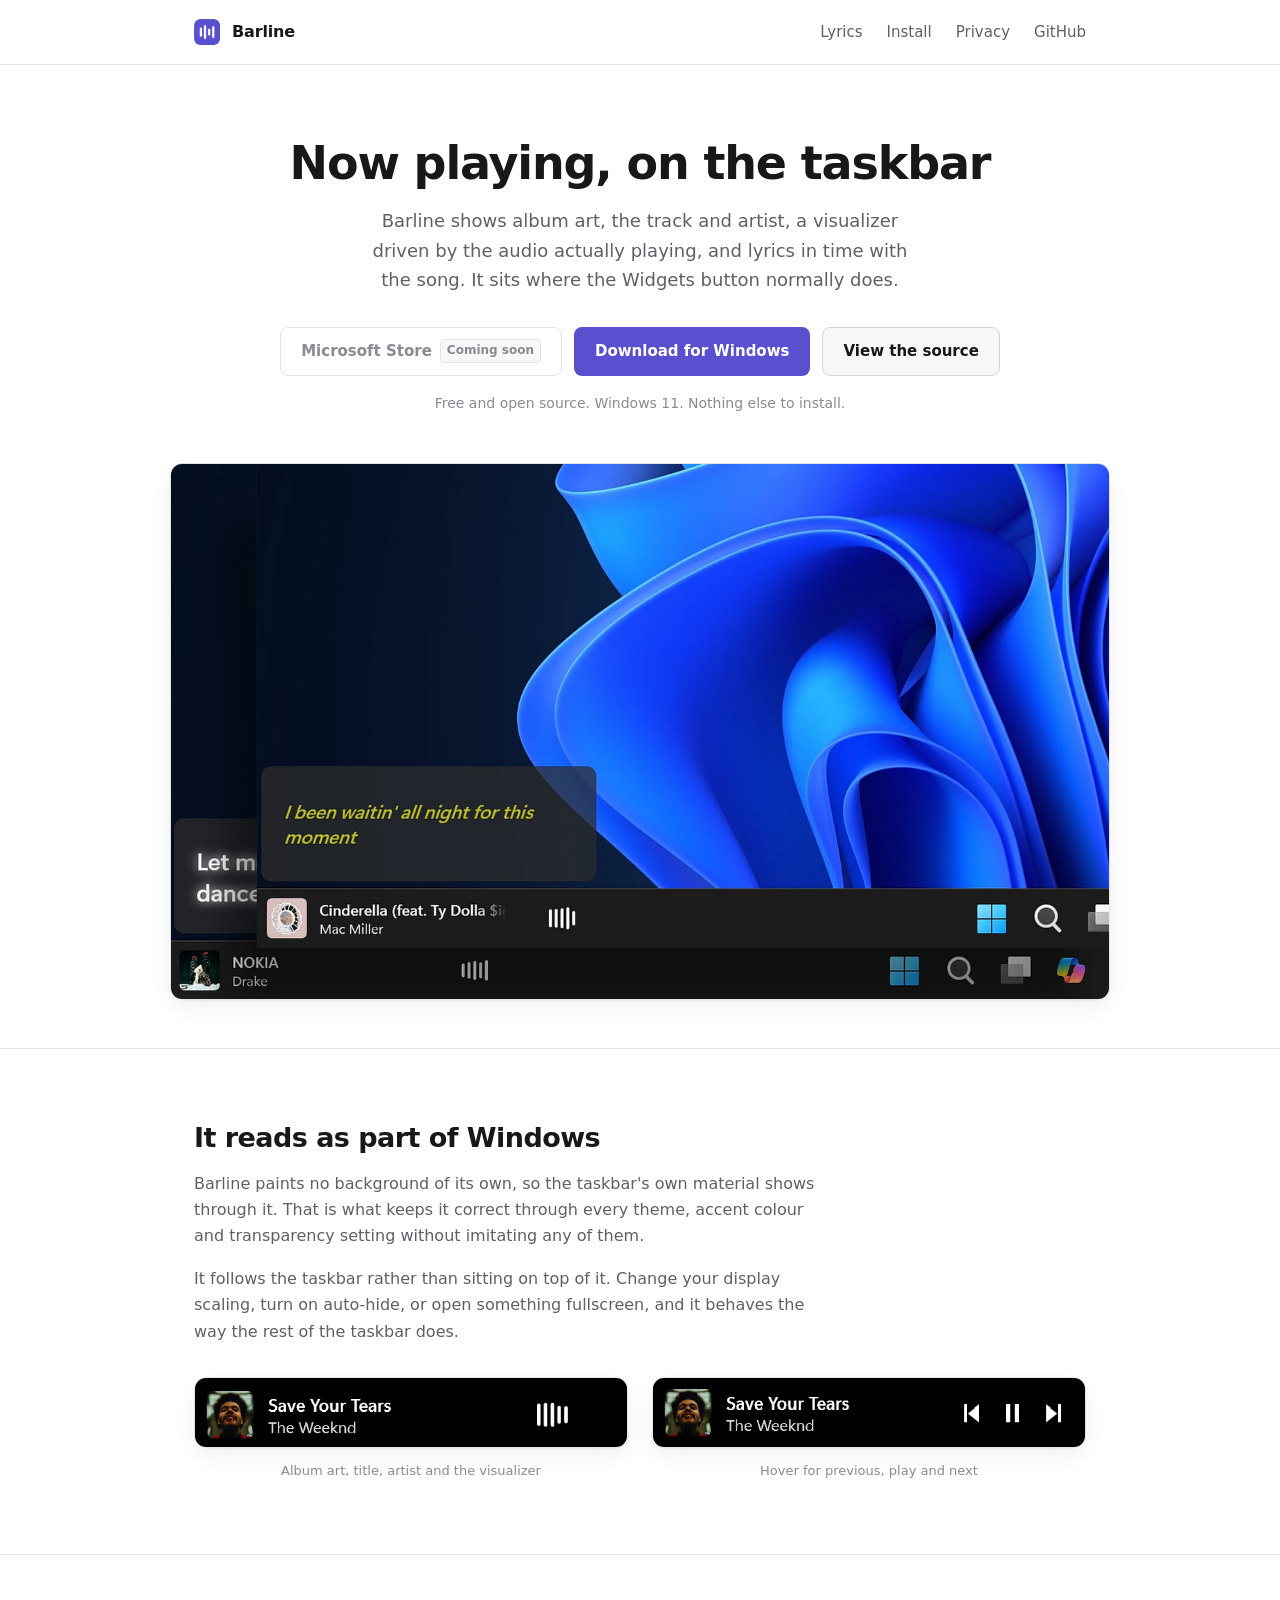
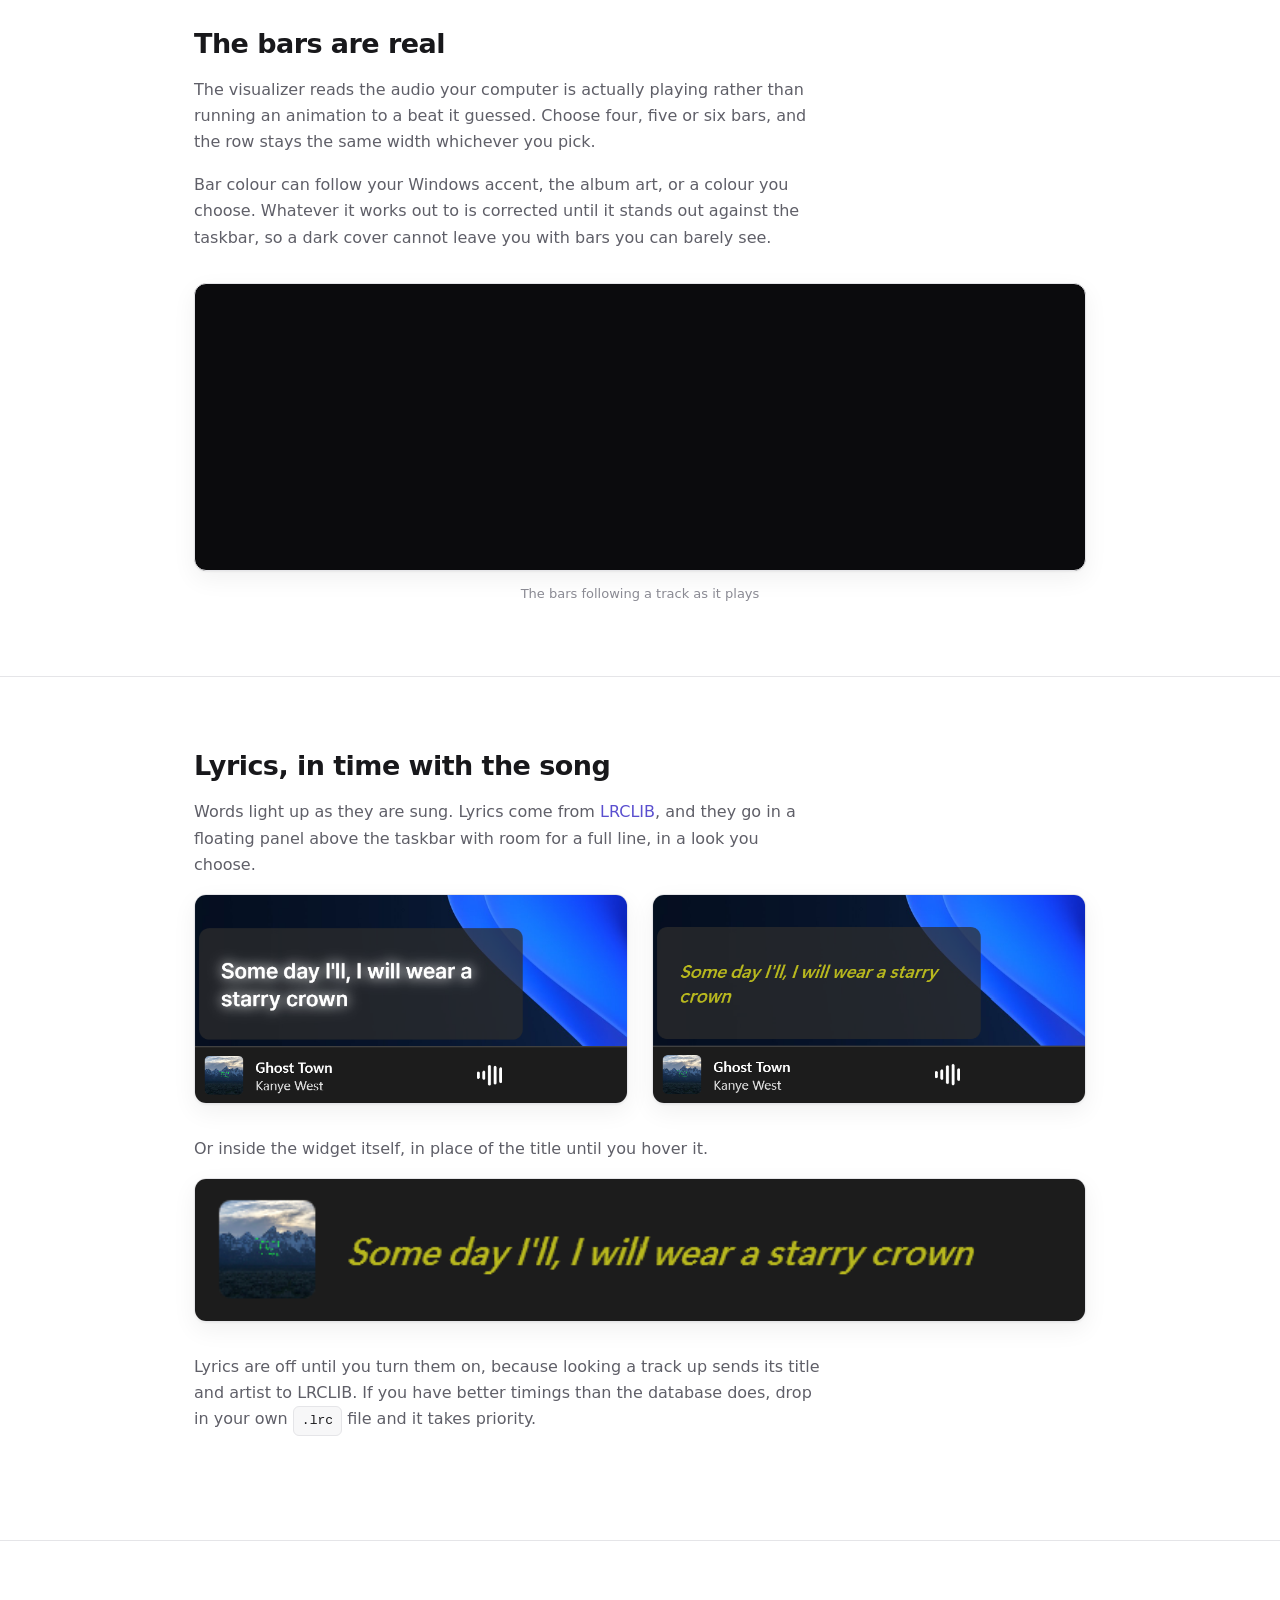
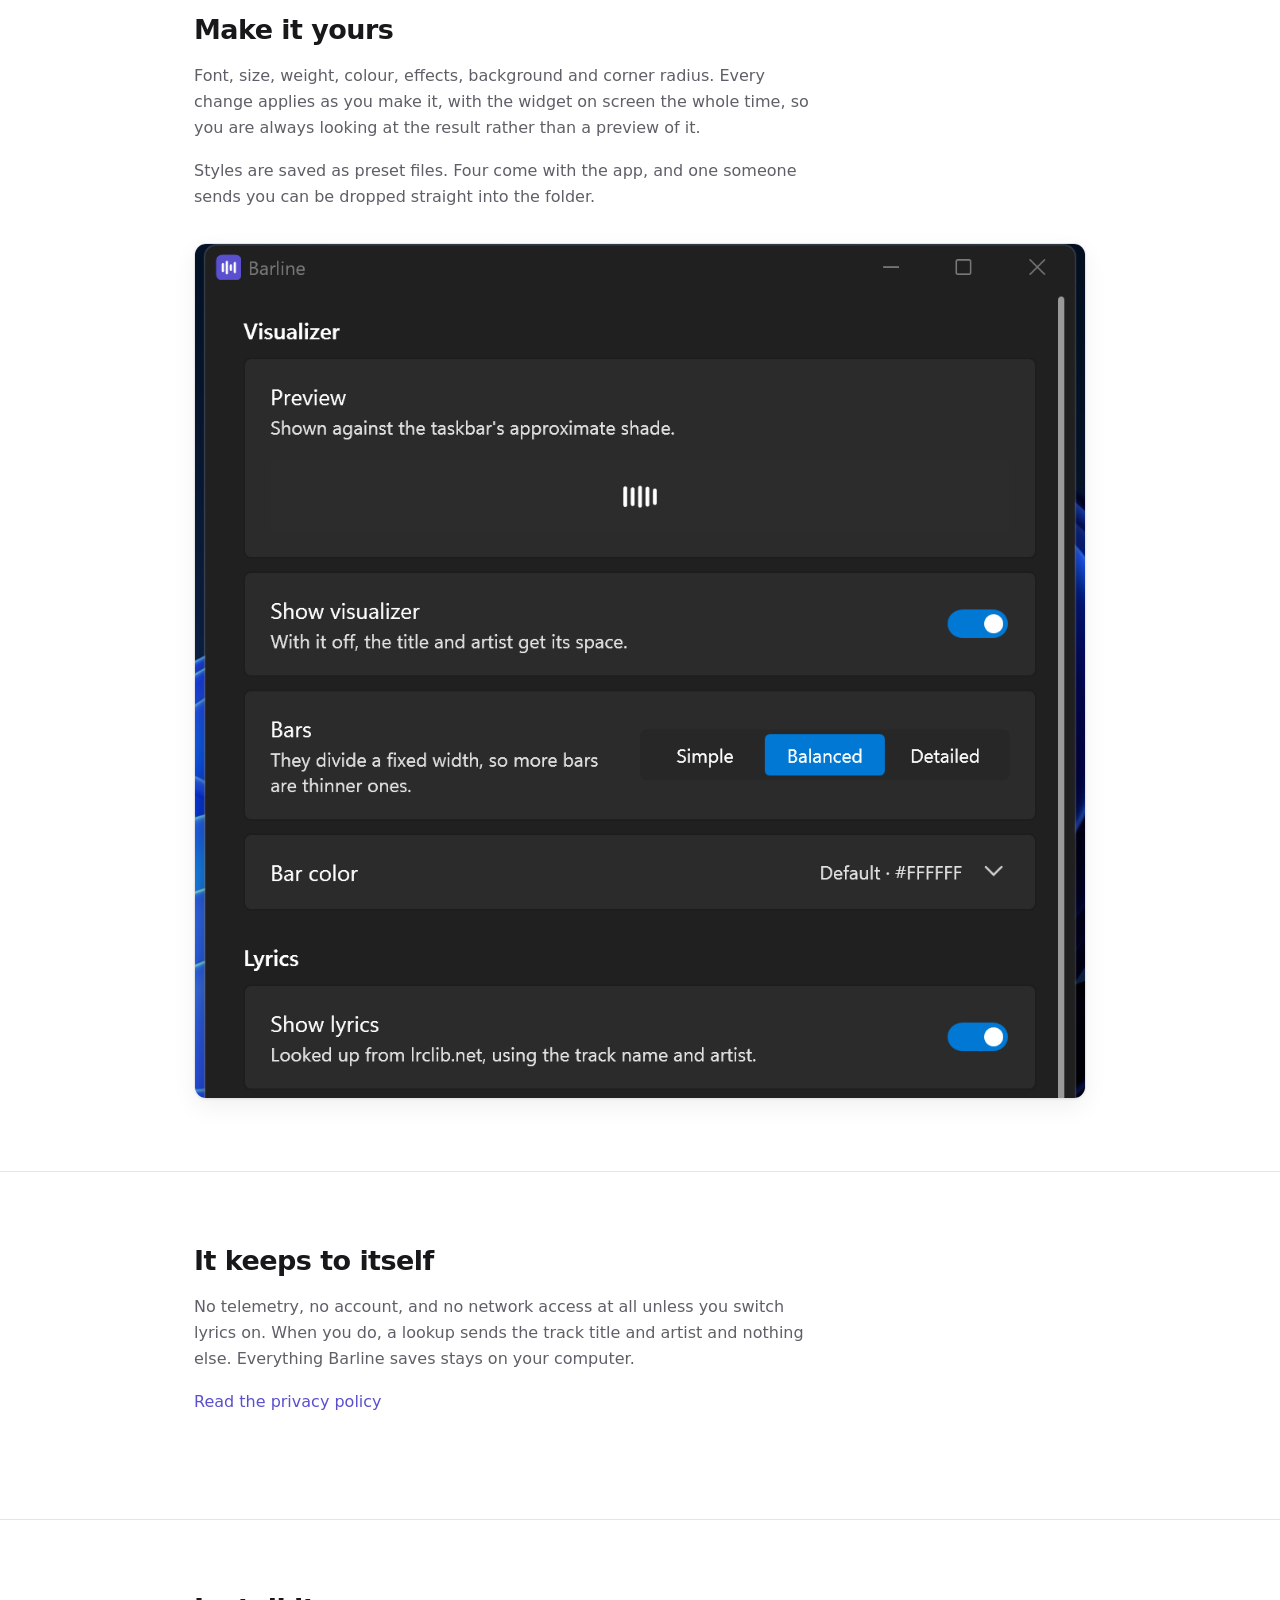
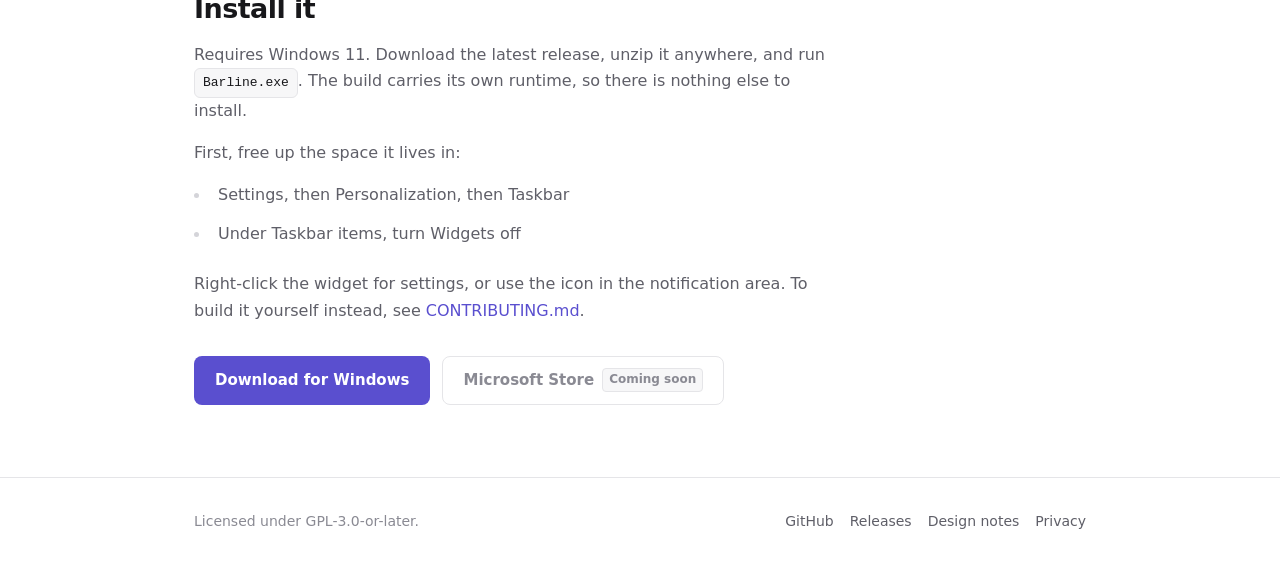
==== site/index.html @ b231e0dd "Add the project page Served from site/ rather than a repository of its own, since Pages can publish " ====
<!DOCTYPE html>
<html lang="en">

<head>
    <meta charset="utf-8">
    <meta name="viewport" content="width=device-width, initial-scale=1">
    <title>Barline · A now-playing widget for the Windows 11 taskbar</title>
    <meta name="description"
          content="Barline shows album art, the track, an audio visualizer and synced lyrics on the Windows 11 taskbar. Free and open source.">
    <link rel="icon" href="img/icon.png">
    <link rel="stylesheet" href="style.css">

    <!--
        Set before first paint, so nothing can appear and then be hidden again.
        Only when scripting is on and the reader has not asked for less motion:
        without both, the page stays exactly as it is written and everything is
        visible from the start.
    -->
    <script>
        if (!matchMedia("(prefers-reduced-motion: reduce)").matches) {
            document.documentElement.classList.add("reveal-on");
        }
    </script>

    <meta property="og:title" content="Barline">
    <meta property="og:description"
          content="A now-playing widget for the Windows 11 taskbar, with an audio visualizer and synced lyrics.">
    <meta property="og:image" content="img/main-screenshot.png">
    <meta property="og:type" content="website">
</head>

<body>

    <header>
        <div class="wrap bar">
            <a class="brand" href="./">
                <img src="img/icon.png" alt="">
                Barline
            </a>
            <nav>
                <a href="#lyrics">Lyrics</a>
                <a href="#install">Install</a>
                <a href="privacy.html">Privacy</a>
                <a href="https://github.com/madeitdisfar/Barline">GitHub</a>
            </nav>
        </div>
    </header>

    <main>

        <div class="wrap hero">
            <h1>Now playing, on the taskbar</h1>
            <p class="lede">
                Barline shows album art, the track and artist, a visualizer driven by the
                audio actually playing, and lyrics in time with the song. It sits where the
                Widgets button normally does.
            </p>

            <div class="actions">
                <span class="btn btn-soon">
                    Microsoft Store
                    <span class="tag">Coming soon</span>
                </span>
                <a class="btn btn-primary"
                   href="https://github.com/madeitdisfar/Barline/releases/latest">
                    Download for Windows
                </a>
                <a class="btn btn-secondary" href="https://github.com/madeitdisfar/Barline">
                    View the source
                </a>
            </div>

            <p class="note">Free and open source. Windows 11. Nothing else to install.</p>

            <figure class="shot-hero">
                <img class="shot" src="img/main-screenshot.png"
                     alt="Barline running at the left end of the Windows 11 taskbar">
            </figure>
        </div>

        <section id="taskbar">
            <div class="wrap">
                <h2>It reads as part of Windows</h2>
                <p>
                    Barline paints no background of its own, so the taskbar's own material
                    shows through it. That is what keeps it correct through every theme,
                    accent colour and transparency setting without imitating any of them.
                </p>
                <p>
                    It follows the taskbar rather than sitting on top of it. Change your
                    display scaling, turn on auto-hide, or open something fullscreen, and it
                    behaves the way the rest of the taskbar does.
                </p>

                <div class="pair">
                    <figure>
                        <img class="shot" src="img/screenshot.png" alt="Album art, title and artist on the taskbar">
                        <figcaption>Album art, title, artist and the visualizer</figcaption>
                    </figure>
                    <figure>
                        <img class="shot" src="img/screenshot-2.png" alt="Transport controls shown on hover">
                        <figcaption>Hover for previous, play and next</figcaption>
                    </figure>
                </div>
            </div>
        </section>

        <section id="visualizer">
            <div class="wrap">
                <h2>The bars are real</h2>
                <p>
                    The visualizer reads the audio your computer is actually playing rather
                    than running an animation to a beat it guessed. Choose four, five or six
                    bars, and the row stays the same width whichever you pick.
                </p>
                <p>
                    Bar colour can follow your Windows accent, the album art, or a colour you
                    choose. Whatever it works out to is corrected until it stands out against
                    the taskbar, so a dark cover cannot leave you with bars you can barely see.
                </p>

                <figure>
                    <video class="shot clip" src="img/visualizer.mp4"
                           autoplay muted loop playsinline preload="metadata"
                           disablepictureinpicture
                           aria-label="The visualizer bars moving with music as it plays"></video>
                    <figcaption>The bars following a track as it plays</figcaption>
                </figure>
            </div>
        </section>

        <section id="lyrics">
            <div class="wrap">
                <h2>Lyrics, in time with the song</h2>
                <p>
                    Words light up as they are sung. Lyrics come from
                    <a href="https://lrclib.net">LRCLIB</a>, and they go in a floating panel
                    above the taskbar with room for a full line, in a look you choose.
                </p>

                <div class="pair">
                    <figure>
                        <img class="shot" src="img/lyrics-panel.png" alt="The lyrics panel above the taskbar">
                    </figure>
                    <figure>
                        <img class="shot" src="img/lyrics-panel-2.png" alt="The lyrics panel with a different style">
                    </figure>
                </div>

                <p style="margin-top: var(--s6)">
                    Or inside the widget itself, in place of the title until you hover it.
                </p>

                <figure>
                    <img class="shot" src="img/lyrics-inline.png" alt="Lyrics shown inside the widget">
                </figure>

                <p style="margin-top: var(--s6)">
                    Lyrics are off until you turn them on, because looking a track up sends its
                    title and artist to LRCLIB. If you have better timings than the database
                    does, drop in your own <span class="path">.lrc</span> file and it takes
                    priority.
                </p>
            </div>
        </section>

        <section id="settings">
            <div class="wrap">
                <h2>Make it yours</h2>
                <p>
                    Font, size, weight, colour, effects, background and corner radius. Every
                    change applies as you make it, with the widget on screen the whole time,
                    so you are always looking at the result rather than a preview of it.
                </p>
                <p>
                    Styles are saved as preset files. Four come with the app, and one someone
                    sends you can be dropped straight into the folder.
                </p>

                <figure>
                    <img class="shot" src="img/settings.png" alt="The Barline settings window">
                </figure>
            </div>
        </section>

        <section id="privacy-note">
            <div class="wrap">
                <h2>It keeps to itself</h2>
                <p>
                    No telemetry, no account, and no network access at all unless you switch
                    lyrics on. When you do, a lookup sends the track title and artist and
                    nothing else. Everything Barline saves stays on your computer.
                </p>
                <p><a href="privacy.html">Read the privacy policy</a></p>
            </div>
        </section>

        <section id="install">
            <div class="wrap">
                <h2>Install it</h2>
                <p>
                    Requires Windows 11. Download the latest release, unzip it anywhere, and
                    run <span class="path">Barline.exe</span>. The build carries its own
                    runtime, so there is nothing else to install.
                </p>
                <p>First, free up the space it lives in:</p>
                <ul class="steps">
                    <li>Settings, then Personalization, then Taskbar</li>
                    <li>Under Taskbar items, turn Widgets off</li>
                </ul>
                <p style="margin-top: var(--s5)">
                    Right-click the widget for settings, or use the icon in the notification
                    area. To build it yourself instead, see
                    <a href="https://github.com/madeitdisfar/Barline/blob/main/CONTRIBUTING.md">CONTRIBUTING.md</a>.
                </p>

                <div class="actions" style="justify-content: flex-start">
                    <a class="btn btn-primary"
                       href="https://github.com/madeitdisfar/Barline/releases/latest">
                        Download for Windows
                    </a>
                    <span class="btn btn-soon">
                        Microsoft Store
                        <span class="tag">Coming soon</span>
                    </span>
                </div>
            </div>
        </section>

    </main>

    <footer>
        <div class="wrap foot">
            <span>Licensed under GPL-3.0-or-later.</span>
            <nav>
                <a href="https://github.com/madeitdisfar/Barline">GitHub</a>
                <a href="https://github.com/madeitdisfar/Barline/releases">Releases</a>
                <a href="https://github.com/madeitdisfar/Barline/blob/main/docs/design.md">Design notes</a>
                <a href="privacy.html">Privacy</a>
            </nav>
        </div>
    </footer>

    <script>
        (function () {
            var root = document.documentElement;
            var still = matchMedia("(prefers-reduced-motion: reduce)").matches;

            // A clip that loops on its own is the one thing on this page that
            // genuinely moves, so it stops for anyone who has asked for less of
            // that. The section says what it shows, so nothing is lost with it
            // held on a frame.
            if (still) {
                var clips = document.querySelectorAll("video.clip");
                for (var c = 0; c < clips.length; c++) {
                    clips[c].removeAttribute("autoplay");
                    clips[c].pause();
                }
            }

            if (!root.classList.contains("reveal-on") || !window.IntersectionObserver) return;

            // Chosen here rather than marked up in the HTML, so the page reads as
            // content rather than as a list of things waiting to be animated.
            var items = document.querySelectorAll(
                "section h2, section p, section .pair, section figure, section .steps, section .actions"
            );

            var seen = new IntersectionObserver(function (entries) {
                entries.forEach(function (entry) {
                    if (!entry.isIntersecting) return;
                    entry.target.classList.add("shown");
                    // Once only. Re-running it on the way back up turns a page into
                    // something that will not sit still.
                    seen.unobserve(entry.target);
                });
            }, { rootMargin: "0px 0px -8% 0px", threshold: 0.05 });

            for (var i = 0; i < items.length; i++) {
                var item = items[i];

                // Anything already on screen is shown outright, with no starting
                // state to animate away from. Following a link straight to a
                // section, or reloading part way down the page, would otherwise
                // land on content that is hidden until something happens to
                // scroll, which is a blank screen for anyone who does not.
                if (item.getBoundingClientRect().top < window.innerHeight) {
                    item.classList.add("reveal", "shown");
                    continue;
                }

                item.classList.add("reveal");
                seen.observe(item);
            }
        })();
    </script>

</body>

</html>
---- site/style.css ----
/*
   Barline site styles.

   One accent, taken from the app icon, and used only where something is
   genuinely interactive. Everything else is greyscale, which is what keeps a
   page of screenshots from competing with itself.

   Spacing runs on a 4px scale and type on six sizes. Both are deliberately
   short lists: the restraint is what makes a page look composed rather than
   assembled.
*/

:root {
    --bg: #ffffff;
    --surface: #f7f7f8;
    --border: #e5e5e8;
    --border-strong: #d4d4d9;
    --text: #18181b;
    --text-muted: #5f5f68;
    --text-faint: #8a8a93;
    --accent: #5a4fcf;
    --accent-hover: #4d43b8;
    --shadow: 0 1px 2px rgba(0, 0, 0, .05), 0 8px 24px rgba(0, 0, 0, .06);

    --s1: 4px;
    --s2: 8px;
    --s3: 12px;
    --s4: 16px;
    --s5: 24px;
    --s6: 32px;
    --s7: 48px;
    --s8: 72px;
    --s9: 112px;

    --radius: 8px;
    --radius-lg: 12px;

    /* The app's own motion, so a hover here feels like a hover there. */
    --ease: cubic-bezier(.33, 0, .67, 1);
}

@media (prefers-color-scheme: dark) {
    :root {
        --bg: #0f0f11;
        --surface: #17171a;
        --border: #26262b;
        --border-strong: #33333a;
        --text: #ececee;
        --text-muted: #a1a1aa;
        --text-faint: #71717a;
        --accent: #8579f0;
        --accent-hover: #9b91f5;
        --shadow: 0 1px 2px rgba(0, 0, 0, .3), 0 8px 32px rgba(0, 0, 0, .35);
    }
}

*,
*::before,
*::after {
    box-sizing: border-box;
}

html {
    scroll-behavior: smooth;
}

body {
    margin: 0;
    background: var(--bg);
    color: var(--text);
    font-family: "Segoe UI Variable Text", "Segoe UI", -apple-system,
        BlinkMacSystemFont, system-ui, sans-serif;
    font-size: 16px;
    line-height: 1.65;
    -webkit-font-smoothing: antialiased;
}

.wrap {
    width: 100%;
    max-width: 940px;
    margin: 0 auto;
    padding: 0 var(--s5);
}

/* ---------- header ---------- */

header {
    border-bottom: 1px solid var(--border);
}

.bar {
    display: flex;
    align-items: center;
    justify-content: space-between;
    gap: var(--s4);
    height: 64px;
}

.brand {
    display: flex;
    align-items: center;
    gap: var(--s3);
    font-weight: 600;
    letter-spacing: -.01em;
    color: var(--text);
    text-decoration: none;
}

.brand img {
    width: 26px;
    height: 26px;
    border-radius: 6px;
}

nav {
    display: flex;
    gap: var(--s5);
}

nav a {
    color: var(--text-muted);
    text-decoration: none;
    font-size: 15px;
    transition: color .15s var(--ease);
}

nav a:hover {
    color: var(--text);
}

/* ---------- hero ---------- */

.hero {
    padding: var(--s8) 0 var(--s7);
    text-align: center;
}

.hero h1 {
    margin: 0;
    font-size: 46px;
    line-height: 1.15;
    letter-spacing: -.025em;
    font-weight: 650;
}

.hero .lede {
    margin: var(--s4) auto 0;
    max-width: 30em;
    font-size: 18px;
    color: var(--text-muted);
}

.actions {
    display: flex;
    justify-content: center;
    flex-wrap: wrap;
    gap: var(--s3);
    margin-top: var(--s6);
}

.btn {
    display: inline-flex;
    align-items: center;
    gap: var(--s2);
    padding: 11px 20px;
    border-radius: var(--radius);
    border: 1px solid transparent;
    font-size: 15px;
    font-weight: 550;
    text-decoration: none;
    transition: background-color .15s var(--ease), border-color .15s var(--ease);
}

.btn-primary {
    background: var(--accent);
    color: #fff;
}

.btn-primary:hover {
    background: var(--accent-hover);
}

.btn-secondary {
    background: var(--surface);
    border-color: var(--border-strong);
    color: var(--text);
}

.btn-secondary:hover {
    border-color: var(--text-faint);
}

/* Not a link, because it does not go anywhere yet. Styled as unavailable
   rather than merely inert so the reason is visible without a tooltip. */
.btn-soon {
    background: transparent;
    border-color: var(--border);
    color: var(--text-faint);
    cursor: default;
}

.btn-soon .tag {
    font-size: 12px;
    padding: 1px 6px;
    border-radius: 4px;
    background: var(--surface);
    border: 1px solid var(--border);
}

.note {
    margin-top: var(--s4);
    font-size: 14px;
    color: var(--text-faint);
}

.shot-hero {
    margin-top: var(--s7);
}

/* ---------- figures ---------- */

figure {
    margin: 0;
}

/* Not img.shot: the visualizer clip is a <video>, and a selector that only names
   images leaves it at its intrinsic 1920px, pushing the whole page sideways. */
.shot {
    display: block;
    width: 100%;
    height: auto;
    border-radius: var(--radius-lg);
    border: 1px solid var(--border);
    box-shadow: var(--shadow);
}

figcaption {
    margin-top: var(--s3);
    font-size: 13px;
    color: var(--text-faint);
    text-align: center;
}

/* Aspect ratio is declared so the row does not collapse and then jump open when
   the video's dimensions arrive. The dark fill covers the same gap. */
/* The recording is a 16:9 frame with the widget as a strip across the middle of
   it, so shown whole it is mostly empty black and sits oddly beside the tight
   screenshots above. Cropped to the band the widget is actually in. The source
   is centred, so cover takes the same amount off the top and the bottom. */
video.clip {
    aspect-ratio: 1920 / 620;
    object-fit: cover;
    background: #0b0b0d;
}

.pair {
    display: grid;
    grid-template-columns: 1fr 1fr;
    gap: var(--s5);
}

/* ---------- sections ---------- */

section {
    padding: var(--s8) 0;
    border-top: 1px solid var(--border);
}

section h2 {
    margin: 0 0 var(--s4);
    font-size: 27px;
    line-height: 1.25;
    letter-spacing: -.02em;
    font-weight: 620;
}

section p {
    margin: 0 0 var(--s4);
    max-width: 62ch;
    color: var(--text-muted);
}

section p:last-of-type {
    margin-bottom: var(--s6);
}

section a {
    color: var(--accent);
    text-decoration: none;
    border-bottom: 1px solid transparent;
    transition: border-color .15s var(--ease);
}

section a:hover {
    border-bottom-color: var(--accent);
}

.steps {
    margin: 0;
    padding: 0;
    list-style: none;
    max-width: 62ch;
}

.steps li {
    position: relative;
    padding-left: var(--s5);
    margin-bottom: var(--s3);
    color: var(--text-muted);
}

.steps li::before {
    content: "";
    position: absolute;
    left: 0;
    top: .68em;
    width: 5px;
    height: 5px;
    border-radius: 50%;
    background: var(--border-strong);
}

.path {
    display: inline-block;
    padding: 3px 8px;
    border-radius: 6px;
    background: var(--surface);
    border: 1px solid var(--border);
    font-family: "Cascadia Mono", Consolas, ui-monospace, monospace;
    font-size: 13px;
    color: var(--text);
}

/* ---------- footer ---------- */

footer {
    border-top: 1px solid var(--border);
    padding: var(--s6) 0 var(--s7);
    color: var(--text-faint);
    font-size: 14px;
}

.foot {
    display: flex;
    flex-wrap: wrap;
    gap: var(--s5);
    justify-content: space-between;
    align-items: baseline;
}

.foot nav {
    gap: var(--s4);
}

.foot a {
    color: var(--text-muted);
    text-decoration: none;
    font-size: 14px;
}

.foot a:hover {
    color: var(--text);
}

/* ---------- prose pages ---------- */

.prose {
    padding: var(--s7) 0 var(--s8);
}

.prose h1 {
    font-size: 34px;
    letter-spacing: -.02em;
    margin: 0 0 var(--s2);
}

.prose .updated {
    color: var(--text-faint);
    font-size: 14px;
    margin: 0 0 var(--s6);
}

.prose h2 {
    font-size: 20px;
    margin: var(--s7) 0 var(--s3);
    letter-spacing: -.01em;
}

.prose p,
.prose li {
    color: var(--text-muted);
    max-width: 68ch;
}

.prose ul {
    padding-left: var(--s5);
}

.prose li {
    margin-bottom: var(--s2);
}

.prose strong {
    color: var(--text);
    font-weight: 600;
}

.prose a {
    color: var(--accent);
    text-decoration: none;
}

.prose a:hover {
    text-decoration: underline;
}

/* ---------- reveal on scroll ---------- */

/*
   Scoped to .reveal-on, which only exists when scripting is available and the
   reader has not asked for reduced motion. Without it none of this applies and
   the page is simply visible, which is the behaviour anything decorative should
   fall back to.

   A short rise and a fade, once, on the way down. Enough to give the page a
   sense of assembling itself, not enough to make anyone wait for it.
*/
.reveal-on .reveal {
    opacity: 0;
    transform: translateY(10px);
}

.reveal-on .reveal.shown {
    opacity: 1;
    transform: none;
    transition: opacity .45s var(--ease), transform .45s var(--ease);
}

/* ---------- narrow ---------- */

@media (max-width: 700px) {
    .hero {
        padding: var(--s7) 0 var(--s6);
    }

    .hero h1 {
        font-size: 34px;
    }

    .hero .lede {
        font-size: 16px;
    }

    section {
        padding: var(--s7) 0;
    }

    section h2 {
        font-size: 23px;
    }

    .pair {
        grid-template-columns: 1fr;
    }

    nav {
        gap: var(--s4);
    }
}
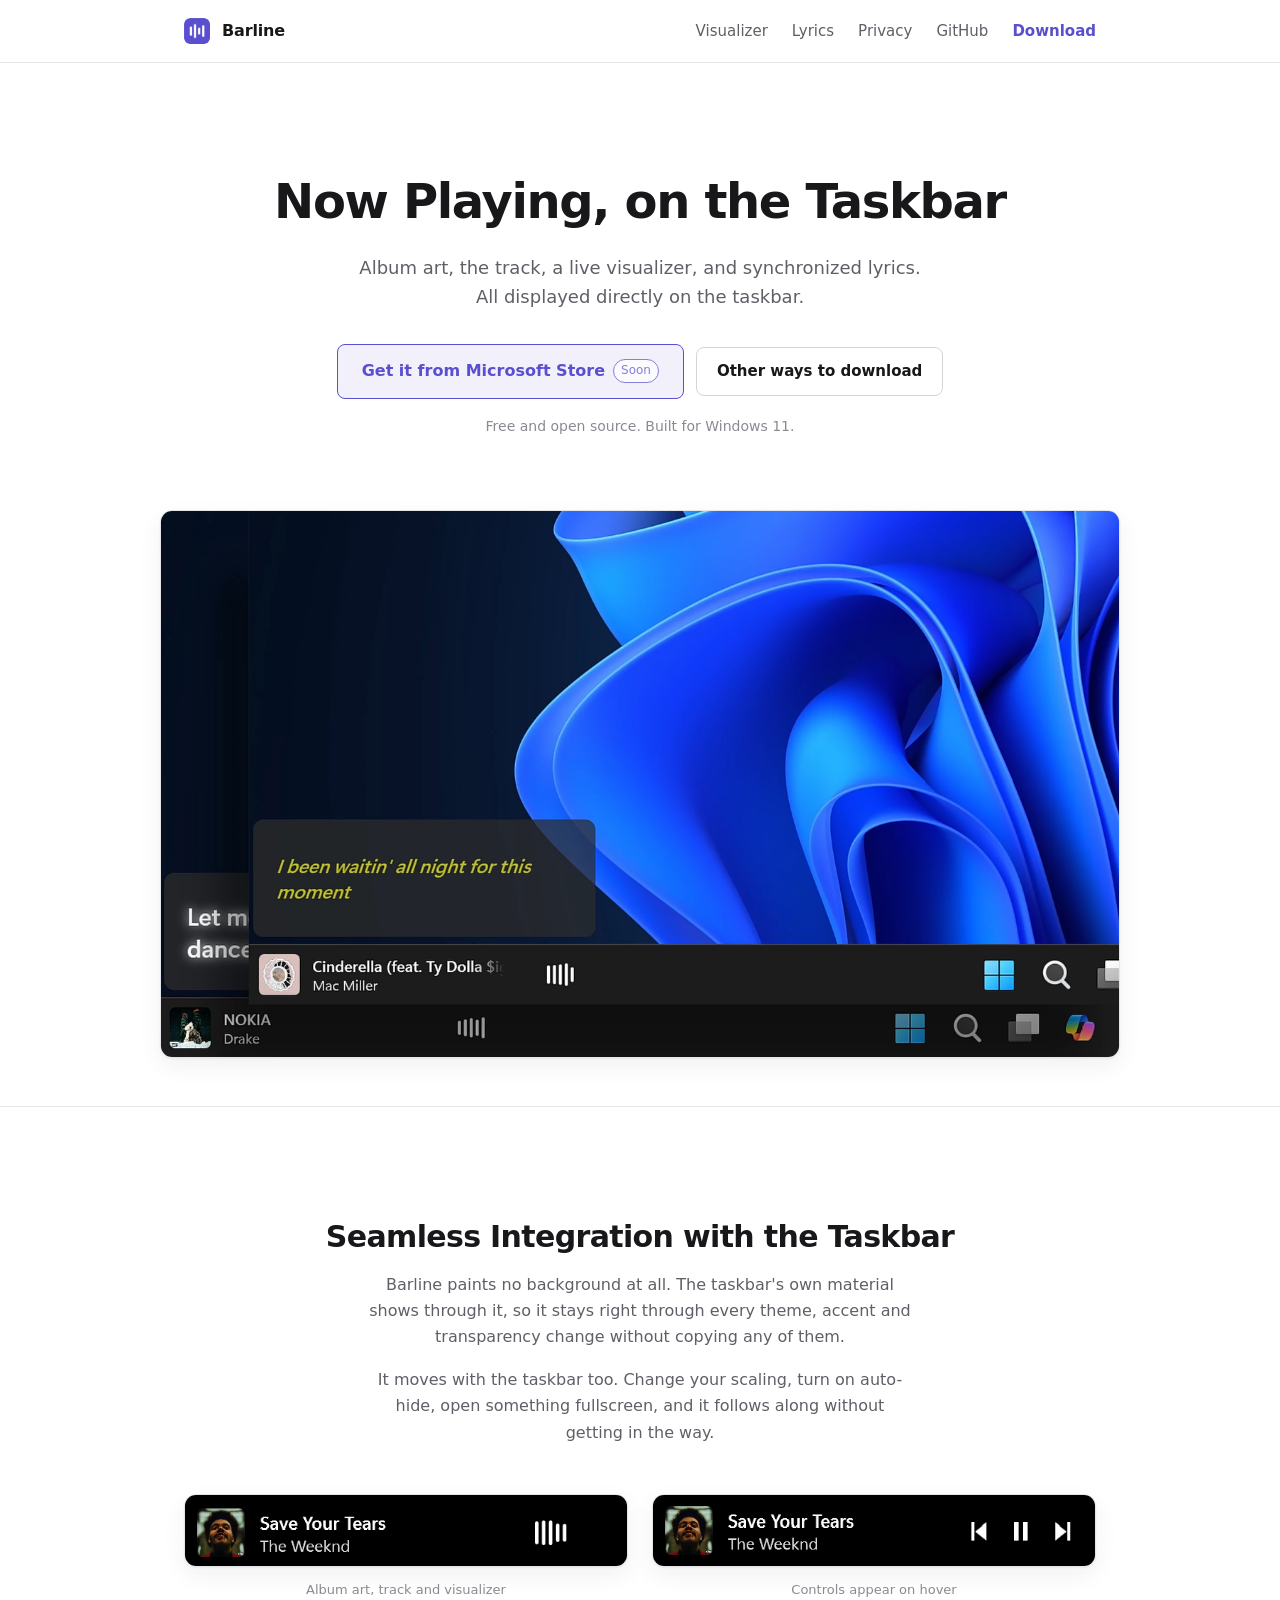
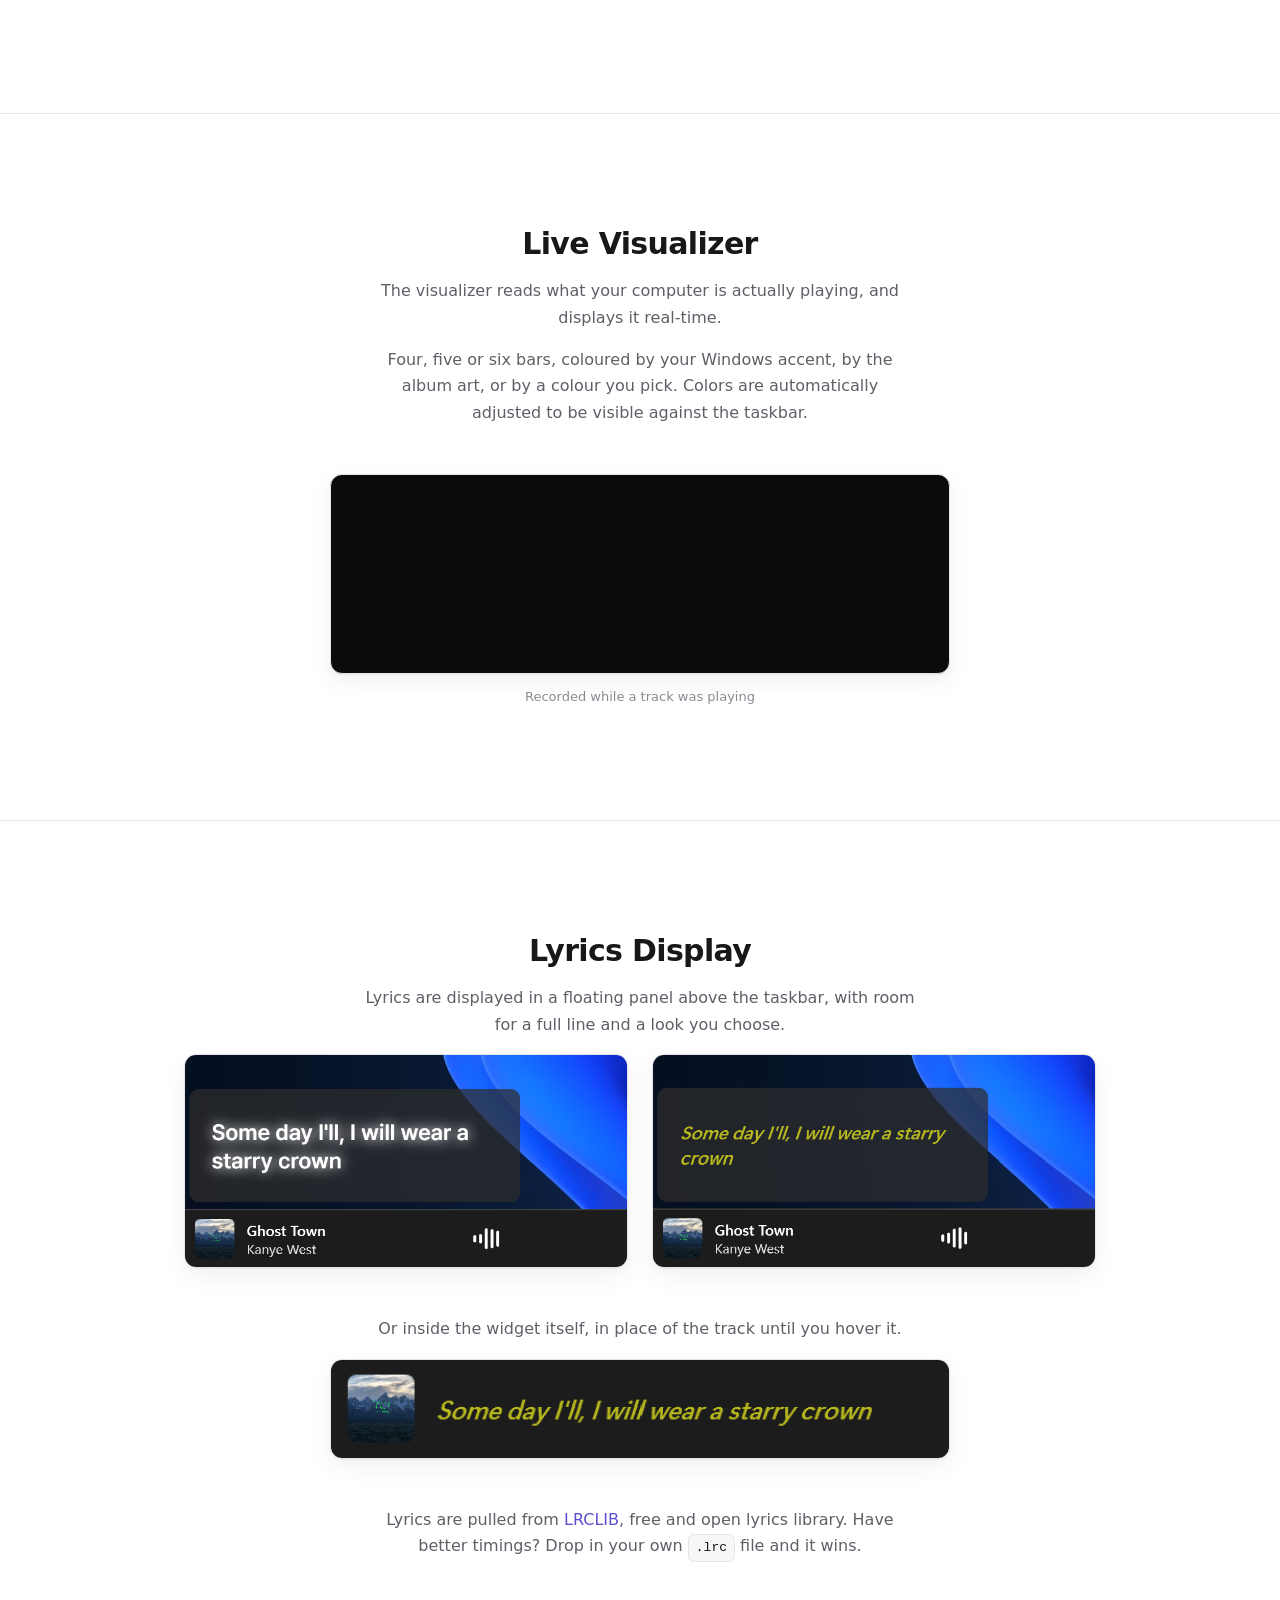
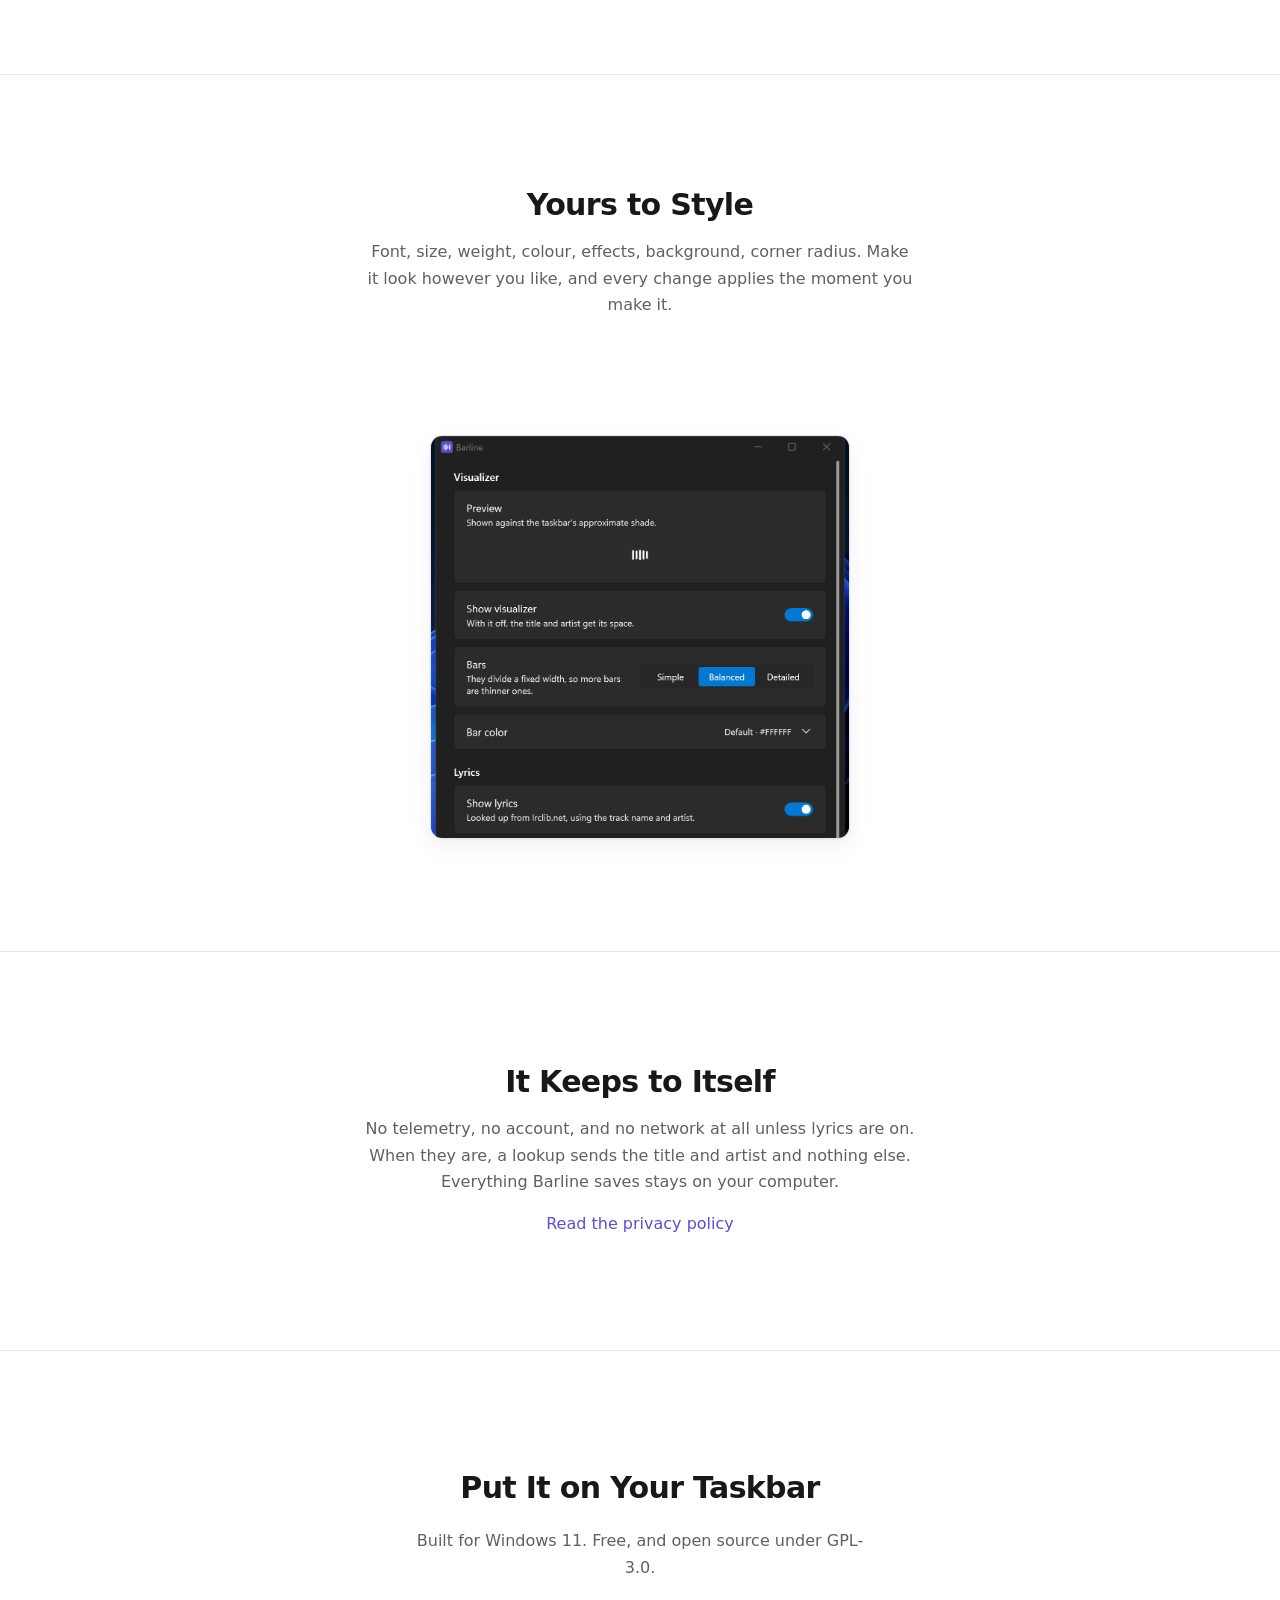
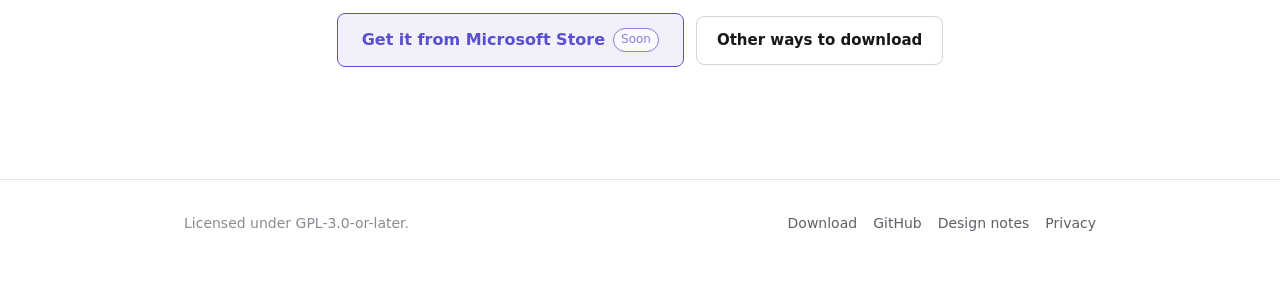
==== commit a70da2fe: "Add a download page and tidy the site" ====
--- a/site/index.html
+++ b/site/index.html
@@ -6,27 +6,26 @@
     <meta name="viewport" content="width=device-width, initial-scale=1">
     <title>Barline · A now-playing widget for the Windows 11 taskbar</title>
     <meta name="description"
-          content="Barline shows album art, the track, an audio visualizer and synced lyrics on the Windows 11 taskbar. Free and open source.">
+          content="Album art, the track, a live audio visualizer and word-by-word lyrics, on the Windows 11 taskbar. Free and open source.">
     <link rel="icon" href="img/icon.png">
     <link rel="stylesheet" href="style.css">
+
+    <meta property="og:title" content="Barline">
+    <meta property="og:description"
+          content="A now-playing widget for the Windows 11 taskbar, with a live audio visualizer and synced lyrics.">
+    <meta property="og:image" content="img/main-screenshot.png">
+    <meta property="og:type" content="website">
 
     <!--
         Set before first paint, so nothing can appear and then be hidden again.
         Only when scripting is on and the reader has not asked for less motion:
-        without both, the page stays exactly as it is written and everything is
-        visible from the start.
+        without both, the page stays as written and everything is visible.
     -->
     <script>
         if (!matchMedia("(prefers-reduced-motion: reduce)").matches) {
             document.documentElement.classList.add("reveal-on");
         }
     </script>
-
-    <meta property="og:title" content="Barline">
-    <meta property="og:description"
-          content="A now-playing widget for the Windows 11 taskbar, with an audio visualizer and synced lyrics.">
-    <meta property="og:image" content="img/main-screenshot.png">
-    <meta property="og:type" content="website">
 </head>
 
 <body>
@@ -38,10 +37,11 @@
                 Barline
             </a>
             <nav>
+                <a href="#visualizer">Visualizer</a>
                 <a href="#lyrics">Lyrics</a>
-                <a href="#install">Install</a>
                 <a href="privacy.html">Privacy</a>
                 <a href="https://github.com/madeitdisfar/Barline">GitHub</a>
+                <a class="nav-cta" href="download.html">Download</a>
             </nav>
         </div>
     </header>
@@ -49,30 +49,23 @@
     <main>
 
         <div class="wrap hero">
-            <h1>Now playing, on the taskbar</h1>
+            <h1>Now Playing, on the Taskbar</h1>
             <p class="lede">
-                Barline shows album art, the track and artist, a visualizer driven by the
-                audio actually playing, and lyrics in time with the song. It sits where the
-                Widgets button normally does.
+                Album art, the track, a live visualizer, and synchronized lyrics.
+                All displayed directly on the taskbar.
             </p>
 
             <div class="actions">
-                <span class="btn btn-soon">
-                    Microsoft Store
-                    <span class="tag">Coming soon</span>
+                <span class="btn btn-store" aria-disabled="true">
+                    Get it from Microsoft Store
+                    <span class="tag">Soon</span>
                 </span>
-                <a class="btn btn-primary"
-                   href="https://github.com/madeitdisfar/Barline/releases/latest">
-                    Download for Windows
-                </a>
-                <a class="btn btn-secondary" href="https://github.com/madeitdisfar/Barline">
-                    View the source
-                </a>
-            </div>
-
-            <p class="note">Free and open source. Windows 11. Nothing else to install.</p>
-
-            <figure class="shot-hero">
+                <a class="btn btn-secondary" href="download.html">Other ways to download</a>
+            </div>
+
+            <p class="note">Free and open source. Built for Windows 11.</p>
+
+            <figure class="shot-hero fig-wide">
                 <img class="shot" src="img/main-screenshot.png"
                      alt="Barline running at the left end of the Windows 11 taskbar">
             </figure>
@@ -80,26 +73,27 @@
 
         <section id="taskbar">
             <div class="wrap">
-                <h2>It reads as part of Windows</h2>
-                <p>
-                    Barline paints no background of its own, so the taskbar's own material
-                    shows through it. That is what keeps it correct through every theme,
-                    accent colour and transparency setting without imitating any of them.
-                </p>
-                <p>
-                    It follows the taskbar rather than sitting on top of it. Change your
-                    display scaling, turn on auto-hide, or open something fullscreen, and it
-                    behaves the way the rest of the taskbar does.
+                <h2>Seamless Integration with the Taskbar</h2>
+                <p>
+                    Barline paints no background at all. The taskbar's own material shows
+                    through it, so it stays right through every theme, accent and
+                    transparency change without copying any of them.
+                </p>
+                <p>
+                    It moves with the taskbar too. Change your scaling, turn on auto-hide,
+                    open something fullscreen, and it follows along without getting in the way.
                 </p>
 
                 <div class="pair">
                     <figure>
-                        <img class="shot" src="img/screenshot.png" alt="Album art, title and artist on the taskbar">
-                        <figcaption>Album art, title, artist and the visualizer</figcaption>
-                    </figure>
-                    <figure>
-                        <img class="shot" src="img/screenshot-2.png" alt="Transport controls shown on hover">
-                        <figcaption>Hover for previous, play and next</figcaption>
+                        <img class="shot" src="img/screenshot.png"
+                             alt="Album art, title and artist on the taskbar">
+                        <figcaption>Album art, track and visualizer</figcaption>
+                    </figure>
+                    <figure>
+                        <img class="shot" src="img/screenshot-2.png"
+                             alt="Transport controls shown on hover">
+                        <figcaption>Controls appear on hover</figcaption>
                     </figure>
                 </div>
             </div>
@@ -107,125 +101,105 @@
 
         <section id="visualizer">
             <div class="wrap">
-                <h2>The bars are real</h2>
-                <p>
-                    The visualizer reads the audio your computer is actually playing rather
-                    than running an animation to a beat it guessed. Choose four, five or six
-                    bars, and the row stays the same width whichever you pick.
-                </p>
-                <p>
-                    Bar colour can follow your Windows accent, the album art, or a colour you
-                    choose. Whatever it works out to is corrected until it stands out against
-                    the taskbar, so a dark cover cannot leave you with bars you can barely see.
-                </p>
-
-                <figure>
+                <h2>Live Visualizer</h2>
+                <p>
+                    The visualizer reads what your computer is actually playing, and displays it real-time.
+                </p>
+                <p>
+                    Four, five or six bars, coloured by your Windows accent, by the album
+                    art, or by a colour you pick.
+                    Colors are automatically adjusted to be visible against the taskbar.
+                </p>
+
+                <figure class="fig-strip">
                     <video class="shot clip" src="img/visualizer.mp4"
                            autoplay muted loop playsinline preload="metadata"
                            disablepictureinpicture
                            aria-label="The visualizer bars moving with music as it plays"></video>
-                    <figcaption>The bars following a track as it plays</figcaption>
+                    <figcaption>Recorded while a track was playing</figcaption>
                 </figure>
             </div>
         </section>
 
         <section id="lyrics">
             <div class="wrap">
-                <h2>Lyrics, in time with the song</h2>
-                <p>
-                    Words light up as they are sung. Lyrics come from
-                    <a href="https://lrclib.net">LRCLIB</a>, and they go in a floating panel
-                    above the taskbar with room for a full line, in a look you choose.
+                <h2>Lyrics Display</h2>
+                <p>
+                    Lyrics are displayed in a floating panel above the
+                    taskbar, with room for a full line and a look you choose.
                 </p>
 
                 <div class="pair">
                     <figure>
-                        <img class="shot" src="img/lyrics-panel.png" alt="The lyrics panel above the taskbar">
-                    </figure>
-                    <figure>
-                        <img class="shot" src="img/lyrics-panel-2.png" alt="The lyrics panel with a different style">
+                        <img class="shot" src="img/lyrics-panel.png"
+                             alt="The lyrics panel above the taskbar">
+                    </figure>
+                    <figure>
+                        <img class="shot" src="img/lyrics-panel-2.png"
+                             alt="The lyrics panel in a different style">
                     </figure>
                 </div>
 
-                <p style="margin-top: var(--s6)">
-                    Or inside the widget itself, in place of the title until you hover it.
-                </p>
-
-                <figure>
-                    <img class="shot" src="img/lyrics-inline.png" alt="Lyrics shown inside the widget">
+                <p style="margin-top: var(--s7)">
+                    Or inside the widget itself, in place of the track until you hover it.
+                </p>
+
+                <figure class="fig-strip">
+                    <img class="shot" src="img/lyrics-inline.png"
+                         alt="Lyrics shown inside the widget">
                 </figure>
 
-                <p style="margin-top: var(--s6)">
-                    Lyrics are off until you turn them on, because looking a track up sends its
-                    title and artist to LRCLIB. If you have better timings than the database
-                    does, drop in your own <span class="path">.lrc</span> file and it takes
-                    priority.
+                <p style="margin-top: var(--s7); margin-bottom: 0">
+                    Lyrics are pulled from <a href="https://lrclib.net">LRCLIB</a>, free and open lyrics library.
+                    Have better timings? Drop in your own
+                    <span class="path">.lrc</span> file and it wins.
                 </p>
             </div>
         </section>
 
         <section id="settings">
             <div class="wrap">
-                <h2>Make it yours</h2>
-                <p>
-                    Font, size, weight, colour, effects, background and corner radius. Every
-                    change applies as you make it, with the widget on screen the whole time,
-                    so you are always looking at the result rather than a preview of it.
-                </p>
-                <p>
-                    Styles are saved as preset files. Four come with the app, and one someone
-                    sends you can be dropped straight into the folder.
-                </p>
-
-                <figure>
+                <h2>Yours to Style</h2>
+                <p>
+                    Font, size, weight, colour, effects, background, corner radius. Make it
+                    look however you like, and every change applies the moment you make it.
+                </p>
+                <p>
+                    Save a style as a preset file, and load it again from settings whenever
+                    you want it back.
+                </p>
+
+                <figure class="fig-tall">
                     <img class="shot" src="img/settings.png" alt="The Barline settings window">
                 </figure>
             </div>
         </section>
 
         <section id="privacy-note">
-            <div class="wrap">
-                <h2>It keeps to itself</h2>
-                <p>
-                    No telemetry, no account, and no network access at all unless you switch
-                    lyrics on. When you do, a lookup sends the track title and artist and
-                    nothing else. Everything Barline saves stays on your computer.
-                </p>
-                <p><a href="privacy.html">Read the privacy policy</a></p>
-            </div>
-        </section>
-
-        <section id="install">
-            <div class="wrap">
-                <h2>Install it</h2>
-                <p>
-                    Requires Windows 11. Download the latest release, unzip it anywhere, and
-                    run <span class="path">Barline.exe</span>. The build carries its own
-                    runtime, so there is nothing else to install.
-                </p>
-                <p>First, free up the space it lives in:</p>
-                <ul class="steps">
-                    <li>Settings, then Personalization, then Taskbar</li>
-                    <li>Under Taskbar items, turn Widgets off</li>
-                </ul>
-                <p style="margin-top: var(--s5)">
-                    Right-click the widget for settings, or use the icon in the notification
-                    area. To build it yourself instead, see
-                    <a href="https://github.com/madeitdisfar/Barline/blob/main/CONTRIBUTING.md">CONTRIBUTING.md</a>.
-                </p>
-
-                <div class="actions" style="justify-content: flex-start">
-                    <a class="btn btn-primary"
-                       href="https://github.com/madeitdisfar/Barline/releases/latest">
-                        Download for Windows
-                    </a>
-                    <span class="btn btn-soon">
-                        Microsoft Store
-                        <span class="tag">Coming soon</span>
+            <div class="wrap lead-only">
+                <h2>It Keeps to Itself</h2>
+                <p>
+                    No telemetry, no account, and no network at all unless lyrics are on.
+                    When they are, a lookup sends the title and artist and nothing else.
+                    Everything Barline saves stays on your computer.
+                </p>
+                <p style="margin-bottom: 0"><a href="privacy.html">Read the privacy policy</a></p>
+            </div>
+        </section>
+
+        <div class="closing">
+            <div class="wrap">
+                <h2>Put It on Your Taskbar</h2>
+                <p>Built for Windows 11. Free, and open source under GPL-3.0.</p>
+                <div class="actions">
+                    <span class="btn btn-store" aria-disabled="true">
+                        Get it from Microsoft Store
+                        <span class="tag">Soon</span>
                     </span>
+                    <a class="btn btn-secondary" href="download.html">Other ways to download</a>
                 </div>
             </div>
-        </section>
+        </div>
 
     </main>
 
@@ -233,8 +207,8 @@
         <div class="wrap foot">
             <span>Licensed under GPL-3.0-or-later.</span>
             <nav>
+                <a href="download.html">Download</a>
                 <a href="https://github.com/madeitdisfar/Barline">GitHub</a>
-                <a href="https://github.com/madeitdisfar/Barline/releases">Releases</a>
                 <a href="https://github.com/madeitdisfar/Barline/blob/main/docs/design.md">Design notes</a>
                 <a href="privacy.html">Privacy</a>
             </nav>
@@ -246,10 +220,9 @@
             var root = document.documentElement;
             var still = matchMedia("(prefers-reduced-motion: reduce)").matches;
 
-            // A clip that loops on its own is the one thing on this page that
-            // genuinely moves, so it stops for anyone who has asked for less of
-            // that. The section says what it shows, so nothing is lost with it
-            // held on a frame.
+            // A clip that loops on its own is the one thing here that genuinely
+            // moves, so it stops for anyone who has asked for less of that. The
+            // section says what it shows, so nothing is lost holding it still.
             if (still) {
                 var clips = document.querySelectorAll("video.clip");
                 for (var c = 0; c < clips.length; c++) {
@@ -263,7 +236,7 @@
             // Chosen here rather than marked up in the HTML, so the page reads as
             // content rather than as a list of things waiting to be animated.
             var items = document.querySelectorAll(
-                "section h2, section p, section .pair, section figure, section .steps, section .actions"
+                "section h2, section p, section .pair, section figure, .closing h2, .closing p, .closing .actions"
             );
 
             var seen = new IntersectionObserver(function (entries) {
@@ -281,9 +254,8 @@
 
                 // Anything already on screen is shown outright, with no starting
                 // state to animate away from. Following a link straight to a
-                // section, or reloading part way down the page, would otherwise
-                // land on content that is hidden until something happens to
-                // scroll, which is a blank screen for anyone who does not.
+                // section, or reloading part way down, would otherwise land on
+                // content that stays hidden until something scrolls.
                 if (item.getBoundingClientRect().top < window.innerHeight) {
                     item.classList.add("reveal", "shown");
                     continue;
--- a/site/style.css
+++ b/site/style.css
@@ -1,18 +1,18 @@
 /*
    Barline site styles.
 
-   One accent, taken from the app icon, and used only where something is
-   genuinely interactive. Everything else is greyscale, which is what keeps a
-   page of screenshots from competing with itself.
-
-   Spacing runs on a 4px scale and type on six sizes. Both are deliberately
-   short lists: the restraint is what makes a page look composed rather than
-   assembled.
+   One accent, taken from the app icon, spent only on things that can be clicked.
+   Everything else is greyscale, which is what keeps a page made mostly of
+   screenshots from competing with itself.
+
+   Spacing runs on a 4px scale and type on six sizes. Both lists are deliberately
+   short: the restraint is what makes a page look composed rather than assembled.
 */
 
 :root {
     --bg: #ffffff;
     --surface: #f7f7f8;
+    --surface-2: #f0f0f2;
     --border: #e5e5e8;
     --border-strong: #d4d4d9;
     --text: #18181b;
@@ -20,6 +20,7 @@
     --text-faint: #8a8a93;
     --accent: #5a4fcf;
     --accent-hover: #4d43b8;
+    --accent-soft: rgba(90, 79, 207, .08);
     --shadow: 0 1px 2px rgba(0, 0, 0, .05), 0 8px 24px rgba(0, 0, 0, .06);
 
     --s1: 4px;
@@ -43,6 +44,7 @@
     :root {
         --bg: #0f0f11;
         --surface: #17171a;
+        --surface-2: #1d1d21;
         --border: #26262b;
         --border-strong: #33333a;
         --text: #ececee;
@@ -50,6 +52,7 @@
         --text-faint: #71717a;
         --accent: #8579f0;
         --accent-hover: #9b91f5;
+        --accent-soft: rgba(133, 121, 240, .12);
         --shadow: 0 1px 2px rgba(0, 0, 0, .3), 0 8px 32px rgba(0, 0, 0, .35);
     }
 }
@@ -62,6 +65,8 @@
 
 html {
     scroll-behavior: smooth;
+    /* Anchors land below the sticky bar rather than under it. */
+    scroll-padding-top: 88px;
 }
 
 body {
@@ -77,14 +82,20 @@
 
 .wrap {
     width: 100%;
-    max-width: 940px;
+    max-width: 960px;
     margin: 0 auto;
     padding: 0 var(--s5);
 }
 
 /* ---------- header ---------- */
 
+/* Solid rather than blurred. A translucent bar has to fight whatever scrolls
+   under it, and screenshots of a dark taskbar are exactly what it would lose to. */
 header {
+    position: sticky;
+    top: 0;
+    z-index: 20;
+    background: var(--bg);
     border-bottom: 1px solid var(--border);
 }
 
@@ -93,7 +104,7 @@
     align-items: center;
     justify-content: space-between;
     gap: var(--s4);
-    height: 64px;
+    height: 62px;
 }
 
 .brand {
@@ -114,6 +125,7 @@
 
 nav {
     display: flex;
+    align-items: center;
     gap: var(--s5);
 }
 
@@ -128,24 +140,29 @@
     color: var(--text);
 }
 
+nav a.nav-cta {
+    color: var(--accent);
+    font-weight: 550;
+}
+
 /* ---------- hero ---------- */
 
 .hero {
-    padding: var(--s8) 0 var(--s7);
+    padding: var(--s9) 0 var(--s7);
     text-align: center;
 }
 
 .hero h1 {
     margin: 0;
-    font-size: 46px;
-    line-height: 1.15;
-    letter-spacing: -.025em;
+    font-size: 48px;
+    line-height: 1.12;
+    letter-spacing: -.028em;
     font-weight: 650;
 }
 
 .hero .lede {
-    margin: var(--s4) auto 0;
-    max-width: 30em;
+    margin: var(--s5) auto 0;
+    max-width: 32em;
     font-size: 18px;
     color: var(--text-muted);
 }
@@ -153,6 +170,7 @@
 .actions {
     display: flex;
     justify-content: center;
+    align-items: center;
     flex-wrap: wrap;
     gap: var(--s3);
     margin-top: var(--s6);
@@ -168,43 +186,52 @@
     font-size: 15px;
     font-weight: 550;
     text-decoration: none;
-    transition: background-color .15s var(--ease), border-color .15s var(--ease);
-}
-
-.btn-primary {
+    white-space: nowrap;
+    transition: background-color .15s var(--ease), border-color .15s var(--ease),
+        color .15s var(--ease);
+}
+
+/* The Store is the recommended way in, so it is the only filled button on the
+   page and it sits a little larger than what is beside it. Larger, not louder:
+   one step up in padding and weight is enough to be read as the first choice. */
+.btn-store {
     background: var(--accent);
     color: #fff;
-}
-
-.btn-primary:hover {
+    padding: 13px 24px;
+    font-size: 16px;
+    font-weight: 600;
+}
+
+.btn-store:hover {
     background: var(--accent-hover);
 }
 
+.btn-store[aria-disabled="true"] {
+    background: var(--accent-soft);
+    color: var(--accent);
+    border-color: var(--accent);
+    cursor: default;
+}
+
 .btn-secondary {
-    background: var(--surface);
+    background: transparent;
     border-color: var(--border-strong);
     color: var(--text);
 }
 
 .btn-secondary:hover {
     border-color: var(--text-faint);
-}
-
-/* Not a link, because it does not go anywhere yet. Styled as unavailable
-   rather than merely inert so the reason is visible without a tooltip. */
-.btn-soon {
-    background: transparent;
-    border-color: var(--border);
-    color: var(--text-faint);
-    cursor: default;
-}
-
-.btn-soon .tag {
+    background: var(--surface);
+}
+
+.tag {
     font-size: 12px;
-    padding: 1px 6px;
-    border-radius: 4px;
-    background: var(--surface);
-    border: 1px solid var(--border);
+    font-weight: 500;
+    padding: 1px 7px;
+    border-radius: 999px;
+    background: var(--bg);
+    border: 1px solid currentColor;
+    opacity: .7;
 }
 
 .note {
@@ -214,17 +241,15 @@
 }
 
 .shot-hero {
-    margin-top: var(--s7);
+    margin-top: var(--s8);
 }
 
 /* ---------- figures ---------- */
 
 figure {
-    margin: 0;
-}
-
-/* Not img.shot: the visualizer clip is a <video>, and a selector that only names
-   images leaves it at its intrinsic 1920px, pushing the whole page sideways. */
+    margin: 0 auto;
+}
+
 .shot {
     display: block;
     width: 100%;
@@ -241,12 +266,28 @@
     text-align: center;
 }
 
-/* Aspect ratio is declared so the row does not collapse and then jump open when
-   the video's dimensions arrive. The dark fill covers the same gap. */
-/* The recording is a 16:9 frame with the widget as a strip across the middle of
-   it, so shown whole it is mostly empty black and sits oddly beside the tight
-   screenshots above. Cropped to the band the widget is actually in. The source
-   is centred, so cover takes the same amount off the top and the bottom. */
+/* Screenshots differ enormously in shape: a taskbar strip is 6:1 and the
+   settings window is nearly square. Sized per shape rather than all stretched
+   to the column, which is what was making the settings window overbearing. */
+.fig-strip {
+    max-width: 620px;
+}
+
+.fig-panel {
+    max-width: 560px;
+}
+
+.fig-tall {
+    max-width: 420px;
+}
+
+.fig-wide {
+    max-width: 100%;
+}
+
+/* The recording is a 16:9 frame with the widget as a strip across the middle, so
+   shown whole it is mostly empty black. Cropped to the band it is actually in;
+   the source is centred, so cover takes the same off the top and the bottom. */
 video.clip {
     aspect-ratio: 1920 / 620;
     object-fit: cover;
@@ -257,31 +298,37 @@
     display: grid;
     grid-template-columns: 1fr 1fr;
     gap: var(--s5);
+    align-items: start;
 }
 
 /* ---------- sections ---------- */
 
 section {
-    padding: var(--s8) 0;
+    padding: var(--s9) 0;
     border-top: 1px solid var(--border);
+    text-align: center;
 }
 
 section h2 {
     margin: 0 0 var(--s4);
-    font-size: 27px;
-    line-height: 1.25;
-    letter-spacing: -.02em;
+    font-size: 30px;
+    line-height: 1.22;
+    letter-spacing: -.022em;
     font-weight: 620;
 }
 
 section p {
-    margin: 0 0 var(--s4);
-    max-width: 62ch;
+    margin: 0 auto var(--s4);
+    max-width: 54ch;
     color: var(--text-muted);
 }
 
 section p:last-of-type {
-    margin-bottom: var(--s6);
+    margin-bottom: var(--s7);
+}
+
+section .lead-only p:last-of-type {
+    margin-bottom: 0;
 }
 
 section a {
@@ -295,40 +342,241 @@
     border-bottom-color: var(--accent);
 }
 
-.steps {
-    margin: 0;
-    padding: 0;
-    list-style: none;
-    max-width: 62ch;
-}
-
-.steps li {
-    position: relative;
-    padding-left: var(--s5);
-    margin-bottom: var(--s3);
-    color: var(--text-muted);
-}
-
-.steps li::before {
-    content: "";
-    position: absolute;
-    left: 0;
-    top: .68em;
-    width: 5px;
-    height: 5px;
-    border-radius: 50%;
-    background: var(--border-strong);
-}
-
 .path {
     display: inline-block;
-    padding: 3px 8px;
+    padding: 2px 7px;
     border-radius: 6px;
     background: var(--surface);
     border: 1px solid var(--border);
     font-family: "Cascadia Mono", Consolas, ui-monospace, monospace;
     font-size: 13px;
     color: var(--text);
+}
+
+/* Closing call to action. No border above it, so it reads as the end of the
+   page rather than one more section of it. */
+.closing {
+    border-top: 1px solid var(--border);
+    padding: var(--s9) 0;
+    text-align: center;
+}
+
+.closing h2 {
+    margin: 0 0 var(--s4);
+    font-size: 30px;
+    letter-spacing: -.022em;
+    font-weight: 620;
+}
+
+.closing p {
+    margin: 0 auto;
+    max-width: 46ch;
+    color: var(--text-muted);
+}
+
+/* ---------- download page ---------- */
+
+.page-head {
+    padding: var(--s8) 0 var(--s7);
+    text-align: center;
+}
+
+.page-head h1 {
+    margin: 0;
+    font-size: 40px;
+    letter-spacing: -.026em;
+    line-height: 1.15;
+    font-weight: 650;
+}
+
+.page-head p {
+    margin: var(--s4) auto 0;
+    max-width: 46ch;
+    color: var(--text-muted);
+}
+
+.options {
+    display: grid;
+    grid-template-columns: 1fr 1fr;
+    gap: var(--s5);
+    padding-bottom: var(--s8);
+}
+
+.option {
+    display: flex;
+    flex-direction: column;
+    padding: var(--s6);
+    border: 1px solid var(--border);
+    border-radius: var(--radius-lg);
+    background: var(--surface);
+    text-align: left;
+}
+
+/* The recommended one is marked by a border in the accent and nothing else. A
+   filled card would shout; a coloured edge is enough to say which to read first. */
+.option-primary {
+    border-color: var(--accent);
+    background: var(--bg);
+    box-shadow: var(--shadow);
+}
+
+.option .kicker {
+    font-size: 12px;
+    font-weight: 600;
+    letter-spacing: .06em;
+    text-transform: uppercase;
+    color: var(--accent);
+    margin-bottom: var(--s2);
+}
+
+.option .kicker.plain {
+    color: var(--text-faint);
+}
+
+.option h2 {
+    margin: 0 0 var(--s3);
+    font-size: 21px;
+    letter-spacing: -.015em;
+    font-weight: 620;
+}
+
+.option p {
+    margin: 0 0 var(--s5);
+    color: var(--text-muted);
+    font-size: 15px;
+    flex: 1;
+}
+
+.option .btn {
+    align-self: flex-start;
+}
+
+/* ---------- comparison table ---------- */
+
+.compare {
+    padding: var(--s8) 0 var(--s9);
+    border-top: 1px solid var(--border);
+}
+
+.compare h2 {
+    margin: 0 0 var(--s4);
+    font-size: 27px;
+    letter-spacing: -.02em;
+    font-weight: 620;
+    text-align: center;
+}
+
+.compare .intro {
+    margin: 0 auto var(--s7);
+    max-width: 56ch;
+    color: var(--text-muted);
+    text-align: center;
+}
+
+.table-scroll {
+    overflow-x: auto;
+}
+
+table {
+    width: 100%;
+    border-collapse: collapse;
+    font-size: 15px;
+    min-width: 520px;
+}
+
+th,
+td {
+    padding: var(--s3) var(--s4);
+    text-align: left;
+    border-bottom: 1px solid var(--border);
+    vertical-align: top;
+}
+
+thead th {
+    font-size: 13px;
+    font-weight: 600;
+    letter-spacing: .04em;
+    text-transform: uppercase;
+    color: var(--text-faint);
+    border-bottom: 1px solid var(--border-strong);
+}
+
+thead th.col-store {
+    color: var(--accent);
+}
+
+tbody th {
+    font-weight: 500;
+    color: var(--text);
+    width: 34%;
+}
+
+td {
+    color: var(--text-muted);
+}
+
+tbody tr:last-child th,
+tbody tr:last-child td {
+    border-bottom: none;
+}
+
+td.yes {
+    color: var(--text);
+}
+
+.footnote {
+    margin: var(--s6) 0 0;
+    font-size: 14px;
+    color: var(--text-faint);
+    max-width: 64ch;
+}
+
+/* ---------- sustainability ---------- */
+
+/* The measure lives on the box rather than on the paragraphs inside it. Capping
+   the text alone left it stopping short of a border that carried on without it,
+   which is what read as a ragged right edge. The box is now the width of a
+   comfortable line and centred in the column, so text and border end together. */
+.sustain {
+    margin: var(--s8) auto 0;
+    padding: var(--s7);
+    border: 1px solid var(--border);
+    border-radius: var(--radius-lg);
+    /* A tint rather than a fill, and the heading in accent. Enough to read as a
+       note set apart from the table, not enough to look like an advertisement. */
+    background: var(--accent-soft);
+    text-align: left;
+}
+
+.sustain h3 {
+    margin: 0 0 var(--s4);
+    font-size: 19px;
+    letter-spacing: -.012em;
+    font-weight: 620;
+    color: var(--accent);
+}
+
+.sustain p {
+    margin: 0 0 var(--s4);
+    /* Full contrast and a step up in size: this is a short passage that asks
+       something of the reader, so it should not be the faintest text on the page. */
+    color: var(--text);
+    font-size: 16px;
+    line-height: 1.72;
+}
+
+.sustain p:last-child {
+    margin-bottom: 0;
+}
+
+.sustain .thanks {
+    font-weight: 550;
+}
+
+@media (max-width: 700px) {
+    .sustain {
+        padding: var(--s5);
+    }
 }
 
 /* ---------- footer ---------- */
@@ -417,13 +665,10 @@
 /* ---------- reveal on scroll ---------- */
 
 /*
-   Scoped to .reveal-on, which only exists when scripting is available and the
+   Scoped to .reveal-on, which exists only when scripting is available and the
    reader has not asked for reduced motion. Without it none of this applies and
-   the page is simply visible, which is the behaviour anything decorative should
-   fall back to.
-
-   A short rise and a fade, once, on the way down. Enough to give the page a
-   sense of assembling itself, not enough to make anyone wait for it.
+   the page is simply visible, which is what anything decorative should fall
+   back to.
 */
 .reveal-on .reveal {
     opacity: 0;
@@ -438,9 +683,19 @@
 
 /* ---------- narrow ---------- */
 
+@media (max-width: 760px) {
+    .options {
+        grid-template-columns: 1fr;
+    }
+}
+
 @media (max-width: 700px) {
+    html {
+        scroll-padding-top: 76px;
+    }
+
     .hero {
-        padding: var(--s7) 0 var(--s6);
+        padding: var(--s8) 0 var(--s6);
     }
 
     .hero h1 {
@@ -451,12 +706,20 @@
         font-size: 16px;
     }
 
-    section {
-        padding: var(--s7) 0;
-    }
-
-    section h2 {
-        font-size: 23px;
+    section,
+    .closing,
+    .compare {
+        padding-top: var(--s8);
+        padding-bottom: var(--s8);
+    }
+
+    section h2,
+    .closing h2 {
+        font-size: 24px;
+    }
+
+    .page-head h1 {
+        font-size: 30px;
     }
 
     .pair {
@@ -466,4 +729,12 @@
     nav {
         gap: var(--s4);
     }
-}
+
+    nav a {
+        font-size: 14px;
+    }
+
+    .shot-hero {
+        margin-top: var(--s6);
+    }
+}
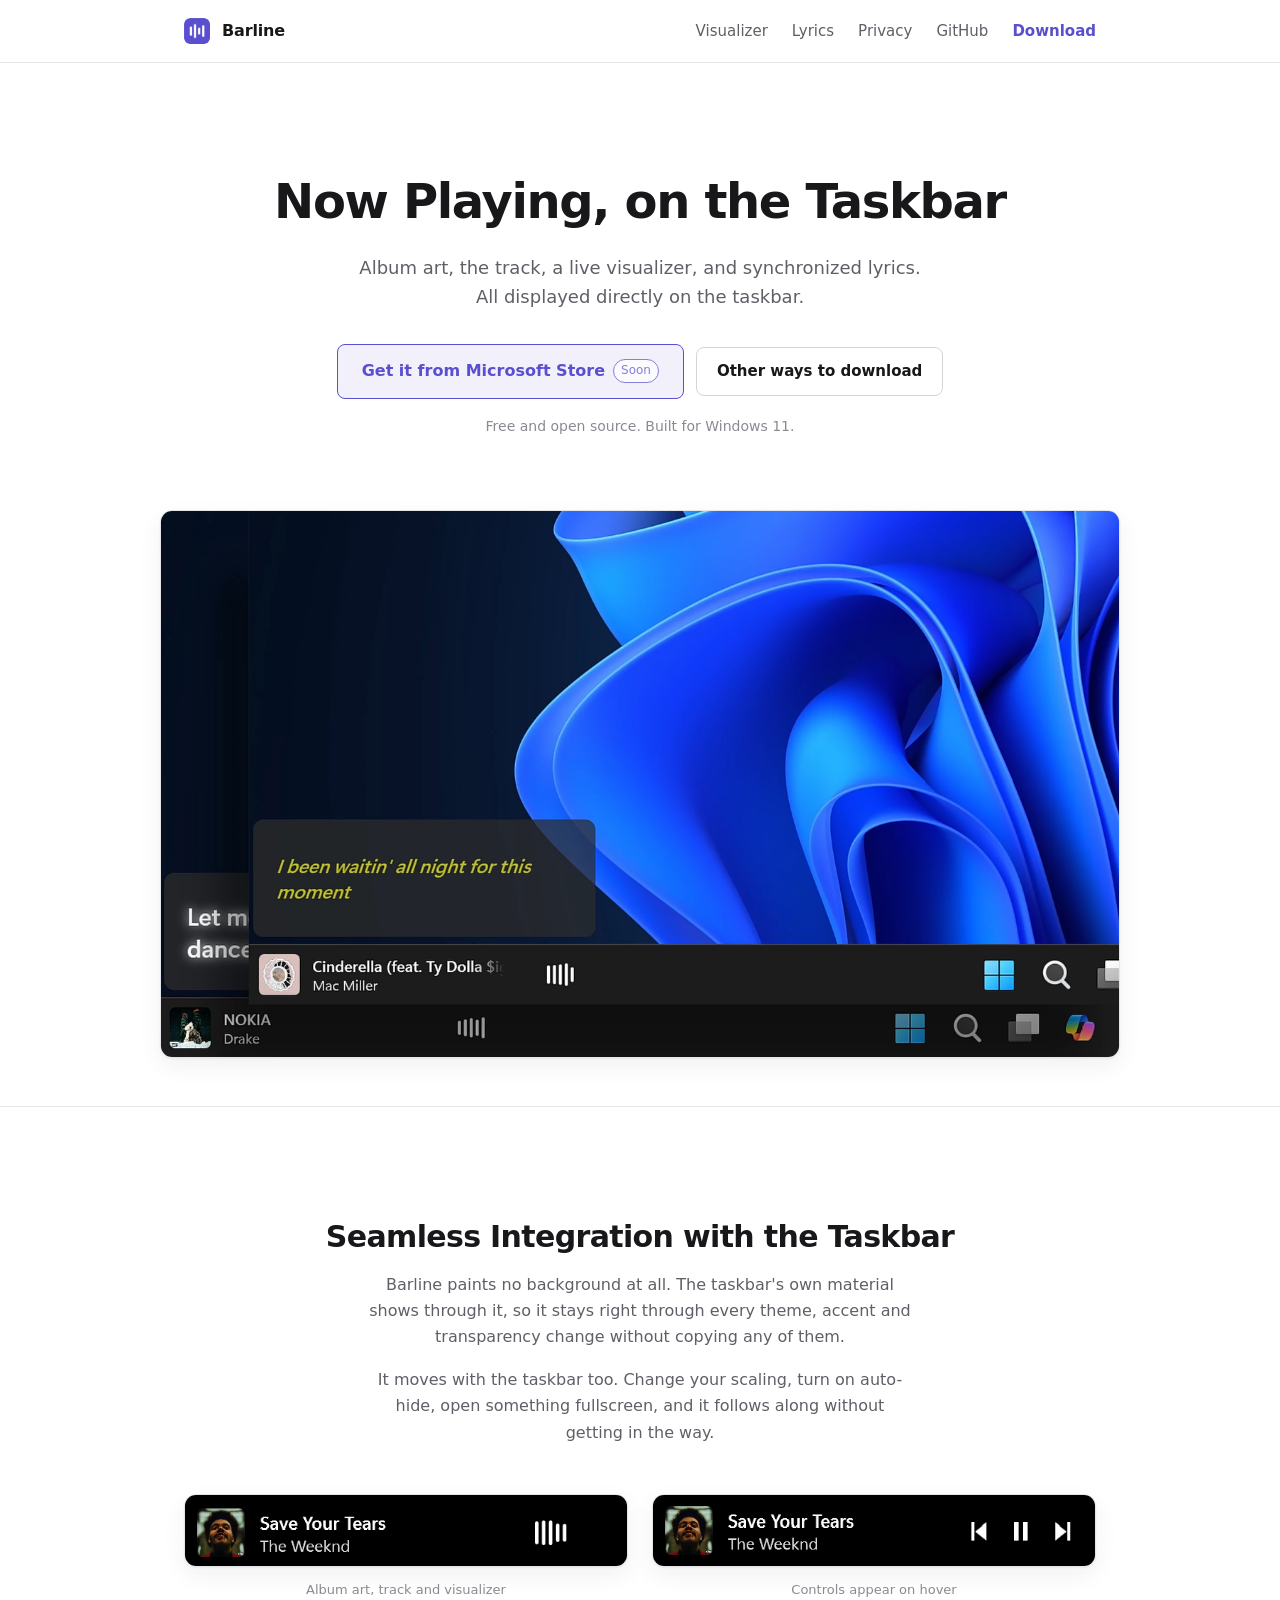
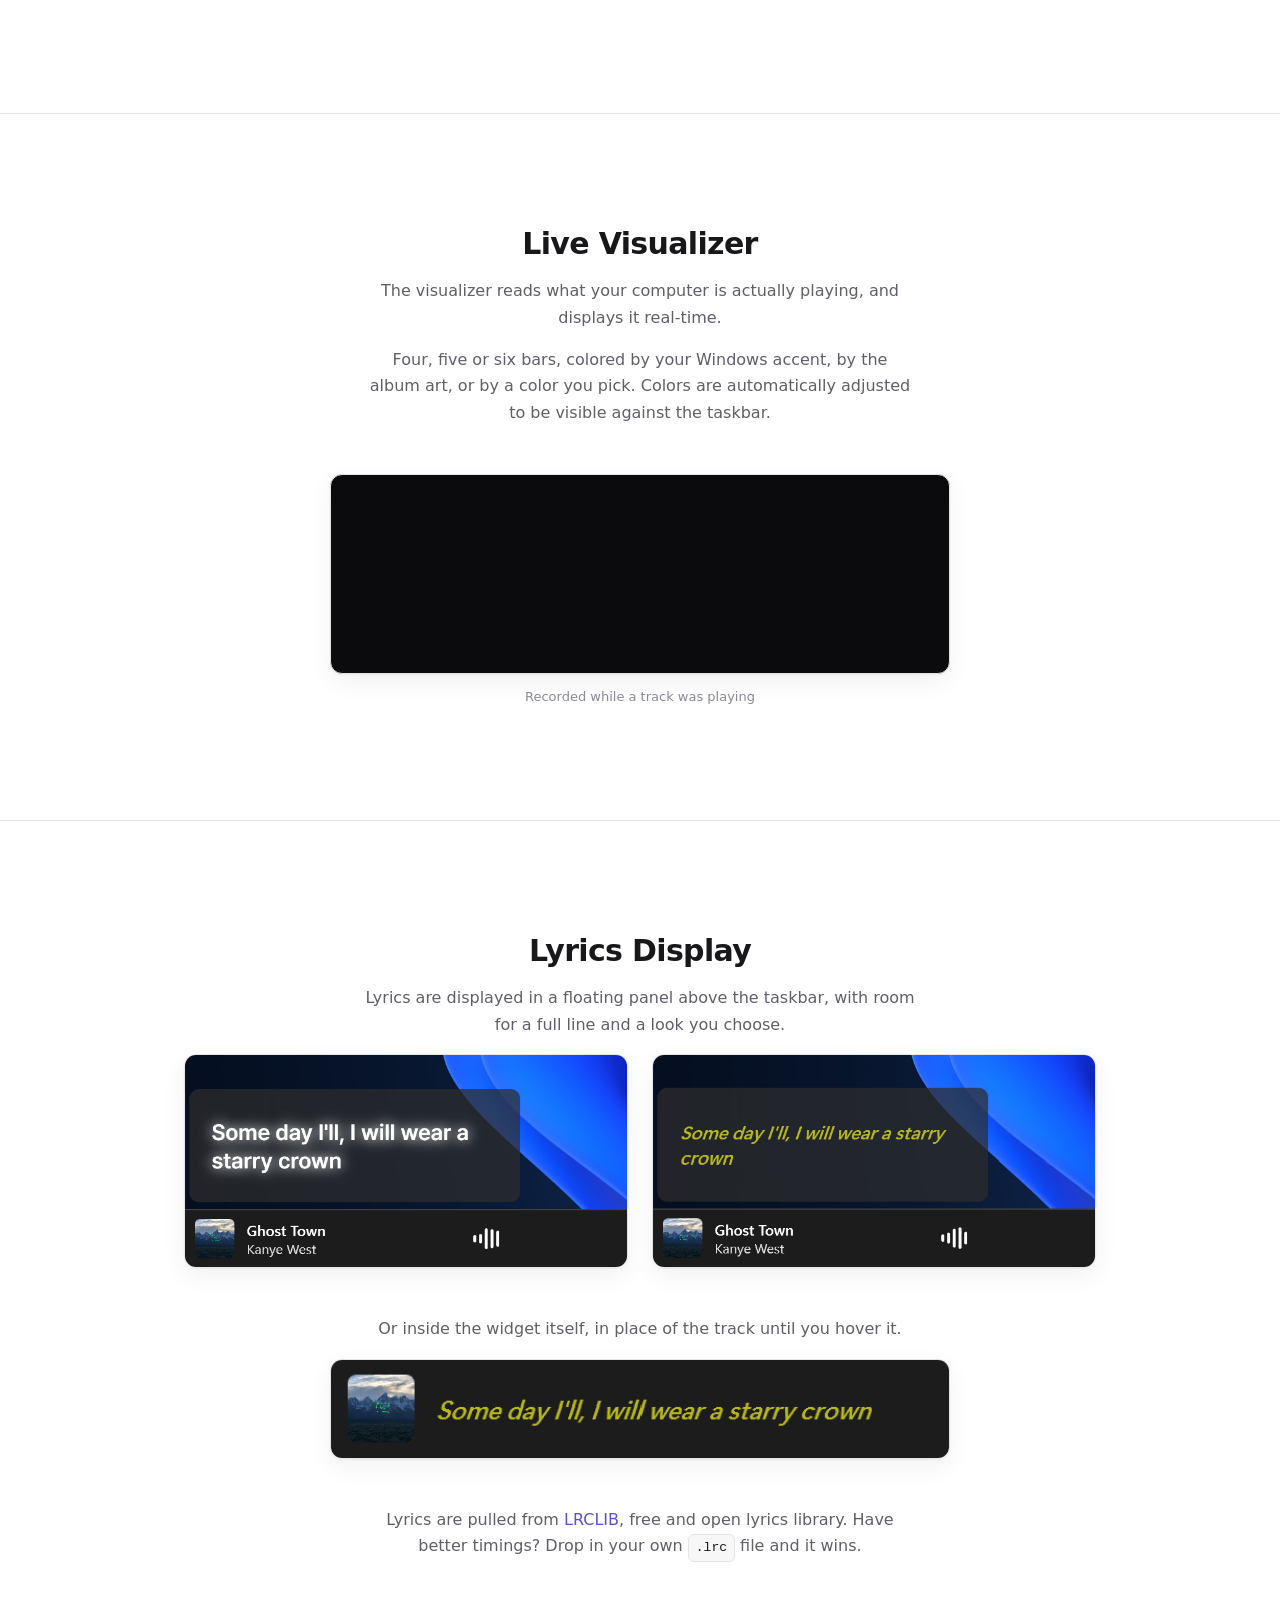
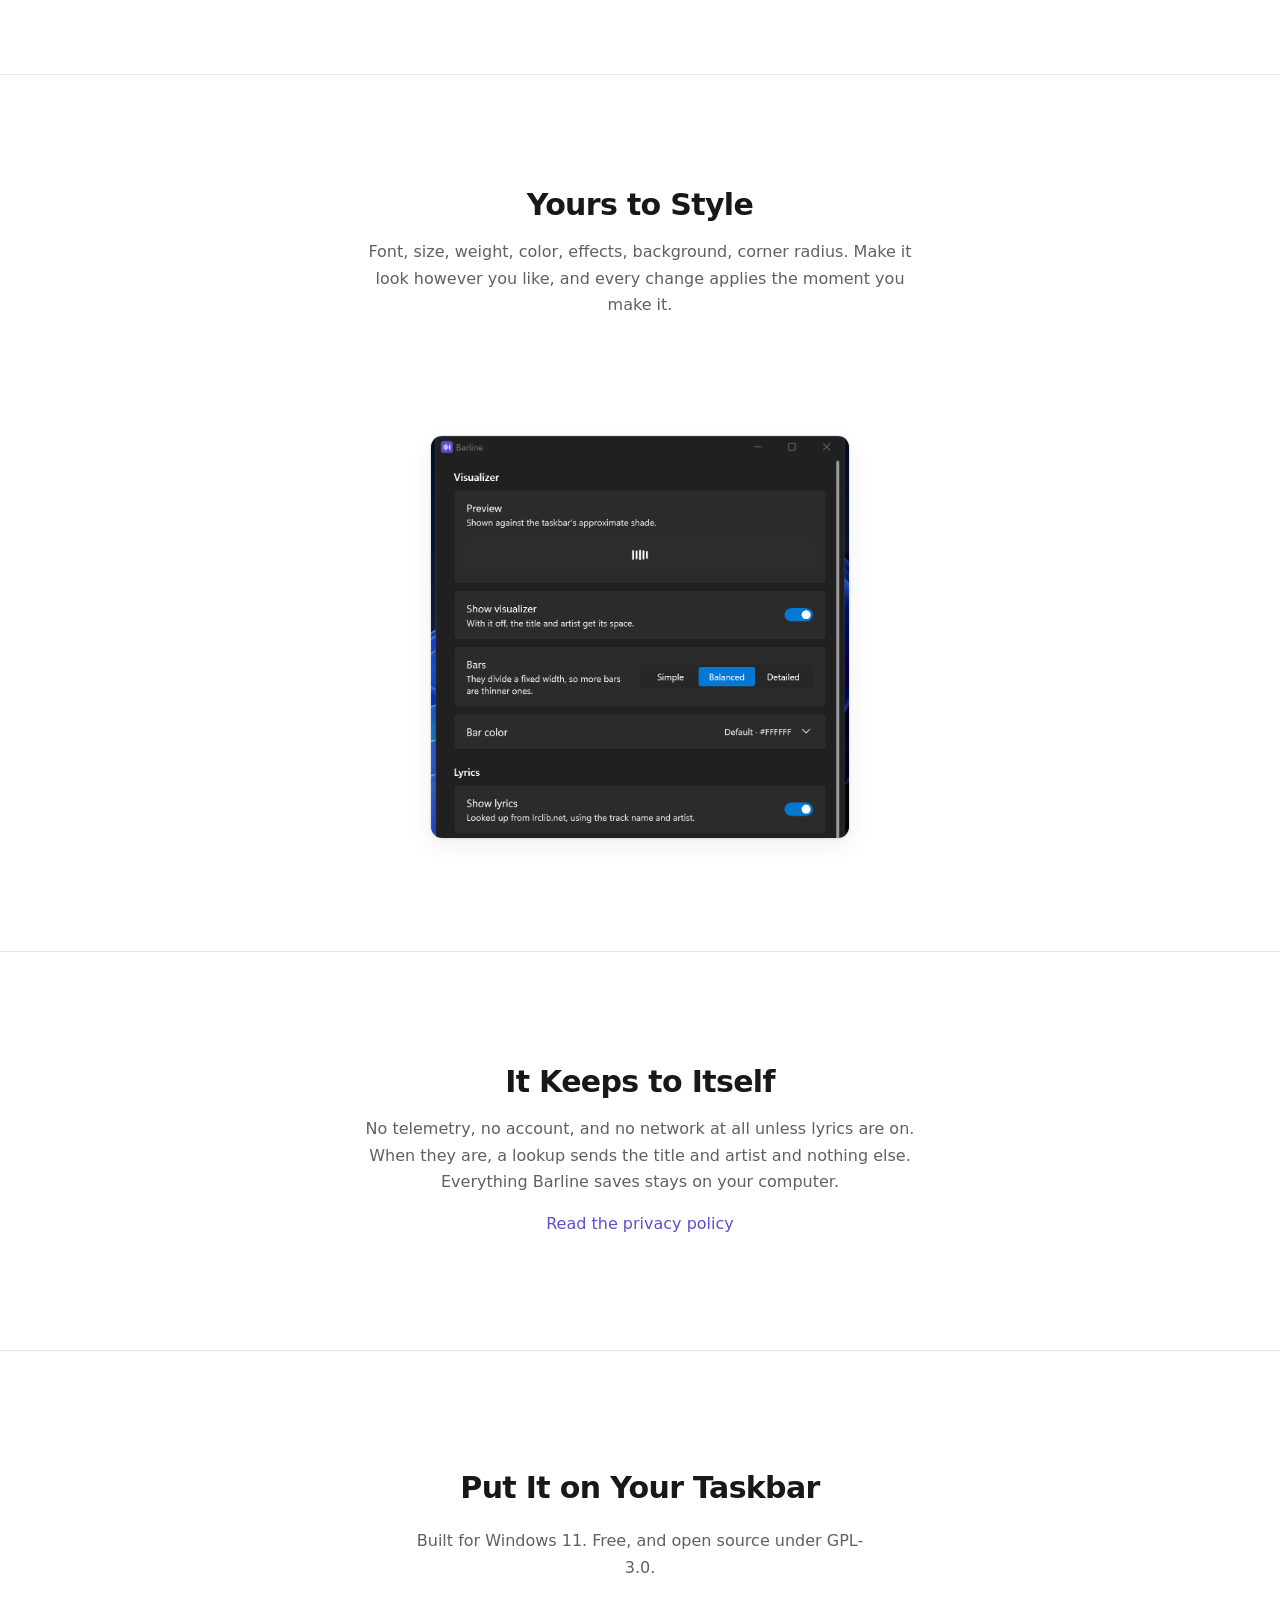
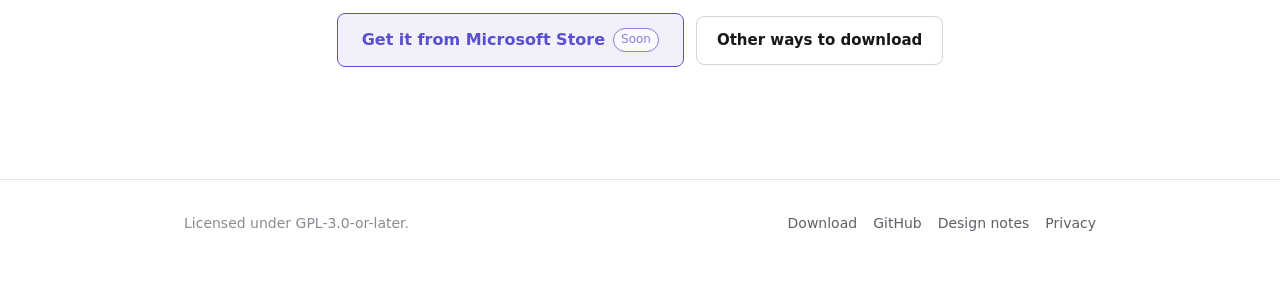
==== commit b6a1f21e: "Settle on American spelling everywhere The project had been writing color and colour in the same fil" ====
--- a/site/index.html
+++ b/site/index.html
@@ -106,8 +106,8 @@
                     The visualizer reads what your computer is actually playing, and displays it real-time.
                 </p>
                 <p>
-                    Four, five or six bars, coloured by your Windows accent, by the album
-                    art, or by a colour you pick.
+                    Four, five or six bars, colored by your Windows accent, by the album
+                    art, or by a color you pick.
                     Colors are automatically adjusted to be visible against the taskbar.
                 </p>
 
@@ -161,7 +161,7 @@
             <div class="wrap">
                 <h2>Yours to Style</h2>
                 <p>
-                    Font, size, weight, colour, effects, background, corner radius. Make it
+                    Font, size, weight, color, effects, background, corner radius. Make it
                     look however you like, and every change applies the moment you make it.
                 </p>
                 <p>
--- a/site/style.css
+++ b/site/style.css
@@ -2,7 +2,7 @@
    Barline site styles.
 
    One accent, taken from the app icon, spent only on things that can be clicked.
-   Everything else is greyscale, which is what keeps a page made mostly of
+   Everything else is grayscale, which is what keeps a page made mostly of
    screenshots from competing with itself.
 
    Spacing runs on a 4px scale and type on six sizes. Both lists are deliberately
@@ -287,7 +287,7 @@
 
 /* The recording is a 16:9 frame with the widget as a strip across the middle, so
    shown whole it is mostly empty black. Cropped to the band it is actually in;
-   the source is centred, so cover takes the same off the top and the bottom. */
+   the source is centered, so cover takes the same off the top and the bottom. */
 video.clip {
     aspect-ratio: 1920 / 620;
     object-fit: cover;
@@ -413,7 +413,7 @@
 }
 
 /* The recommended one is marked by a border in the accent and nothing else. A
-   filled card would shout; a coloured edge is enough to say which to read first. */
+   filled card would shout; a colored edge is enough to say which to read first. */
 .option-primary {
     border-color: var(--accent);
     background: var(--bg);
@@ -536,7 +536,7 @@
 /* The measure lives on the box rather than on the paragraphs inside it. Capping
    the text alone left it stopping short of a border that carried on without it,
    which is what read as a ragged right edge. The box is now the width of a
-   comfortable line and centred in the column, so text and border end together. */
+   comfortable line and centered in the column, so text and border end together. */
 .sustain {
     margin: var(--s8) auto 0;
     padding: var(--s7);
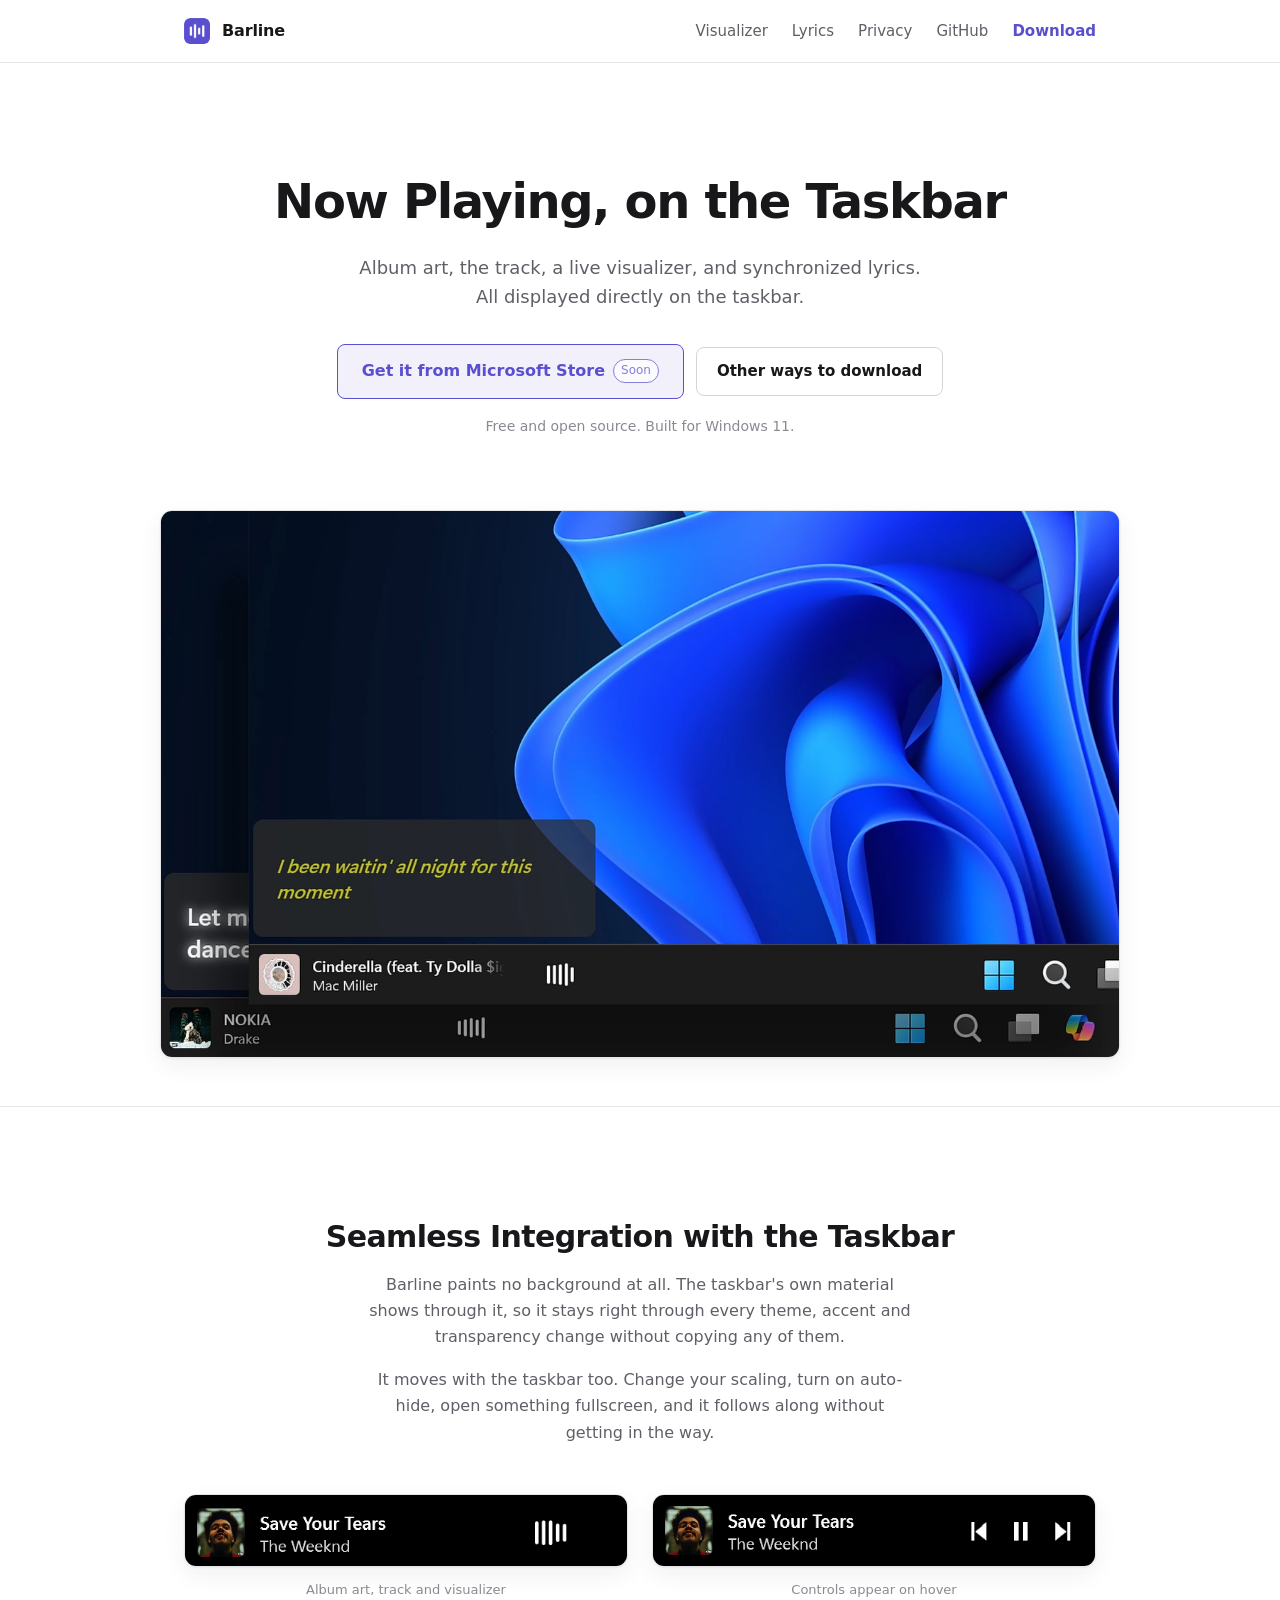
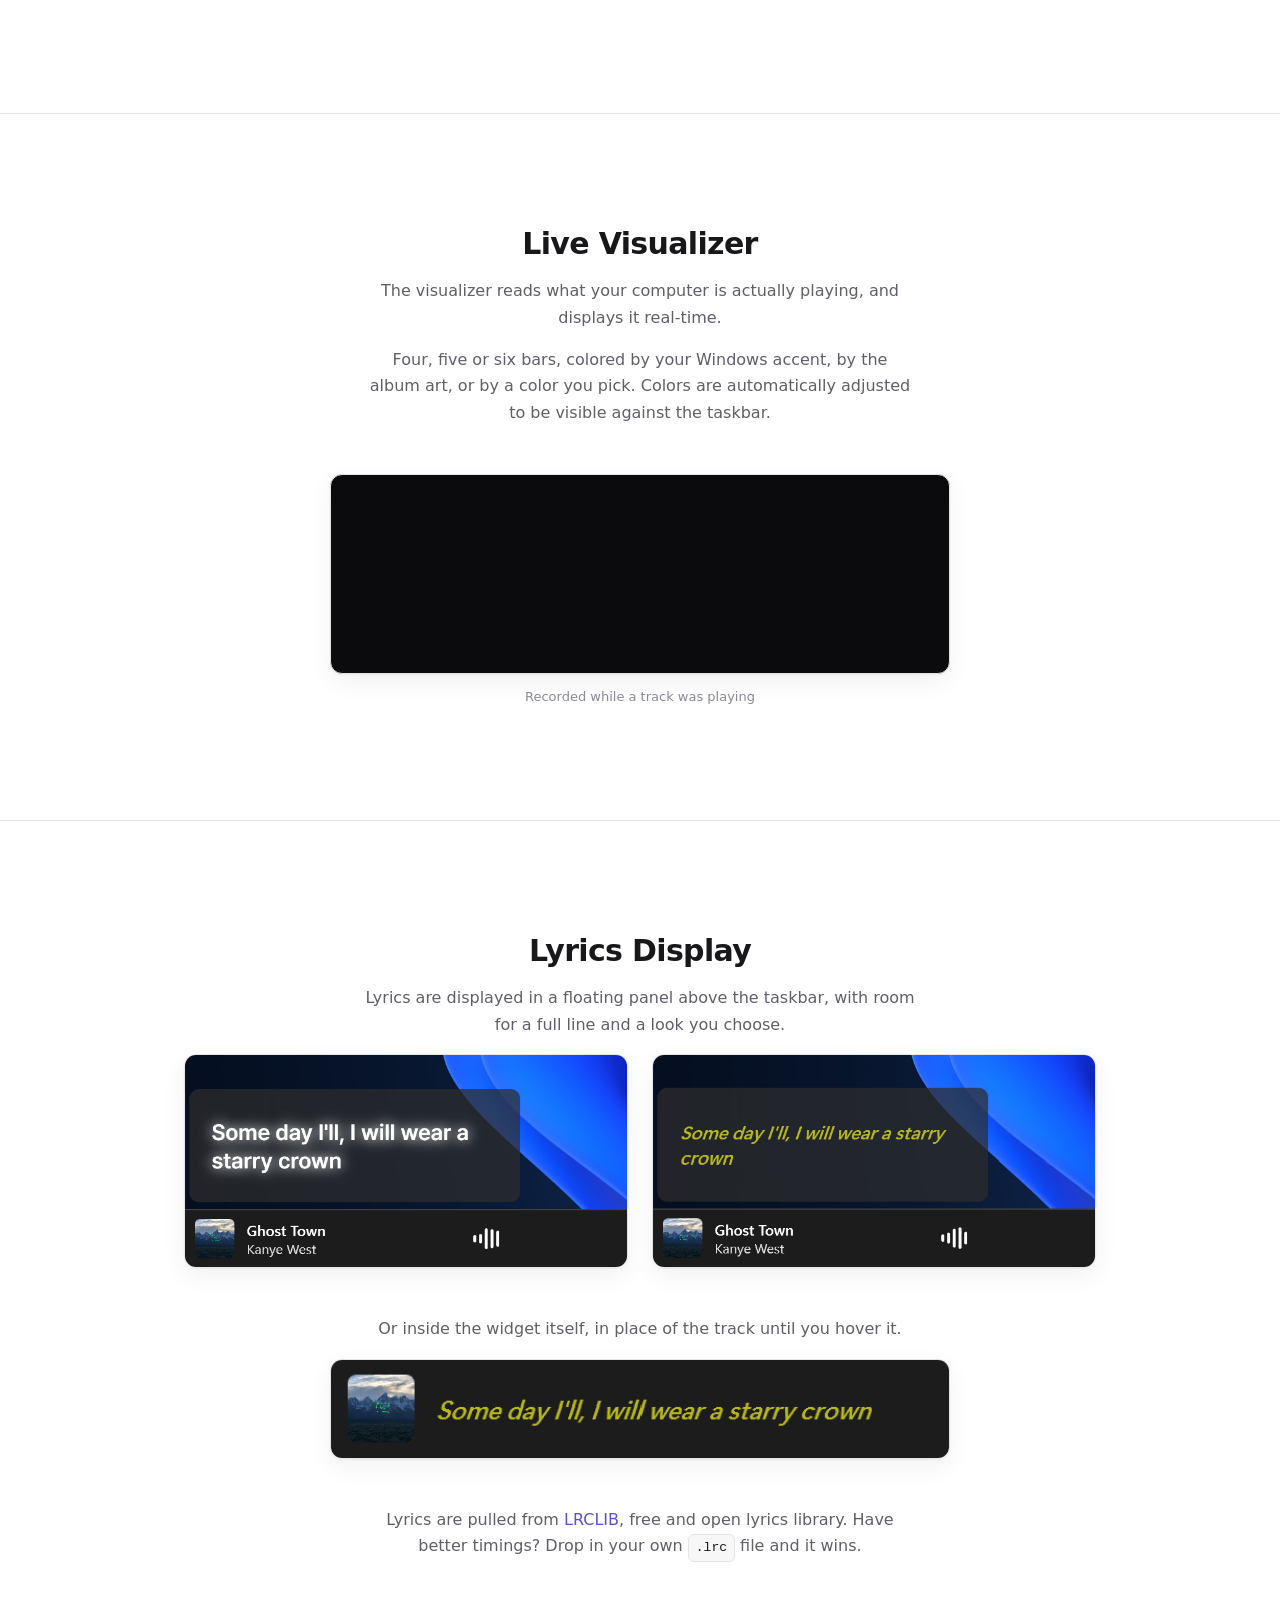
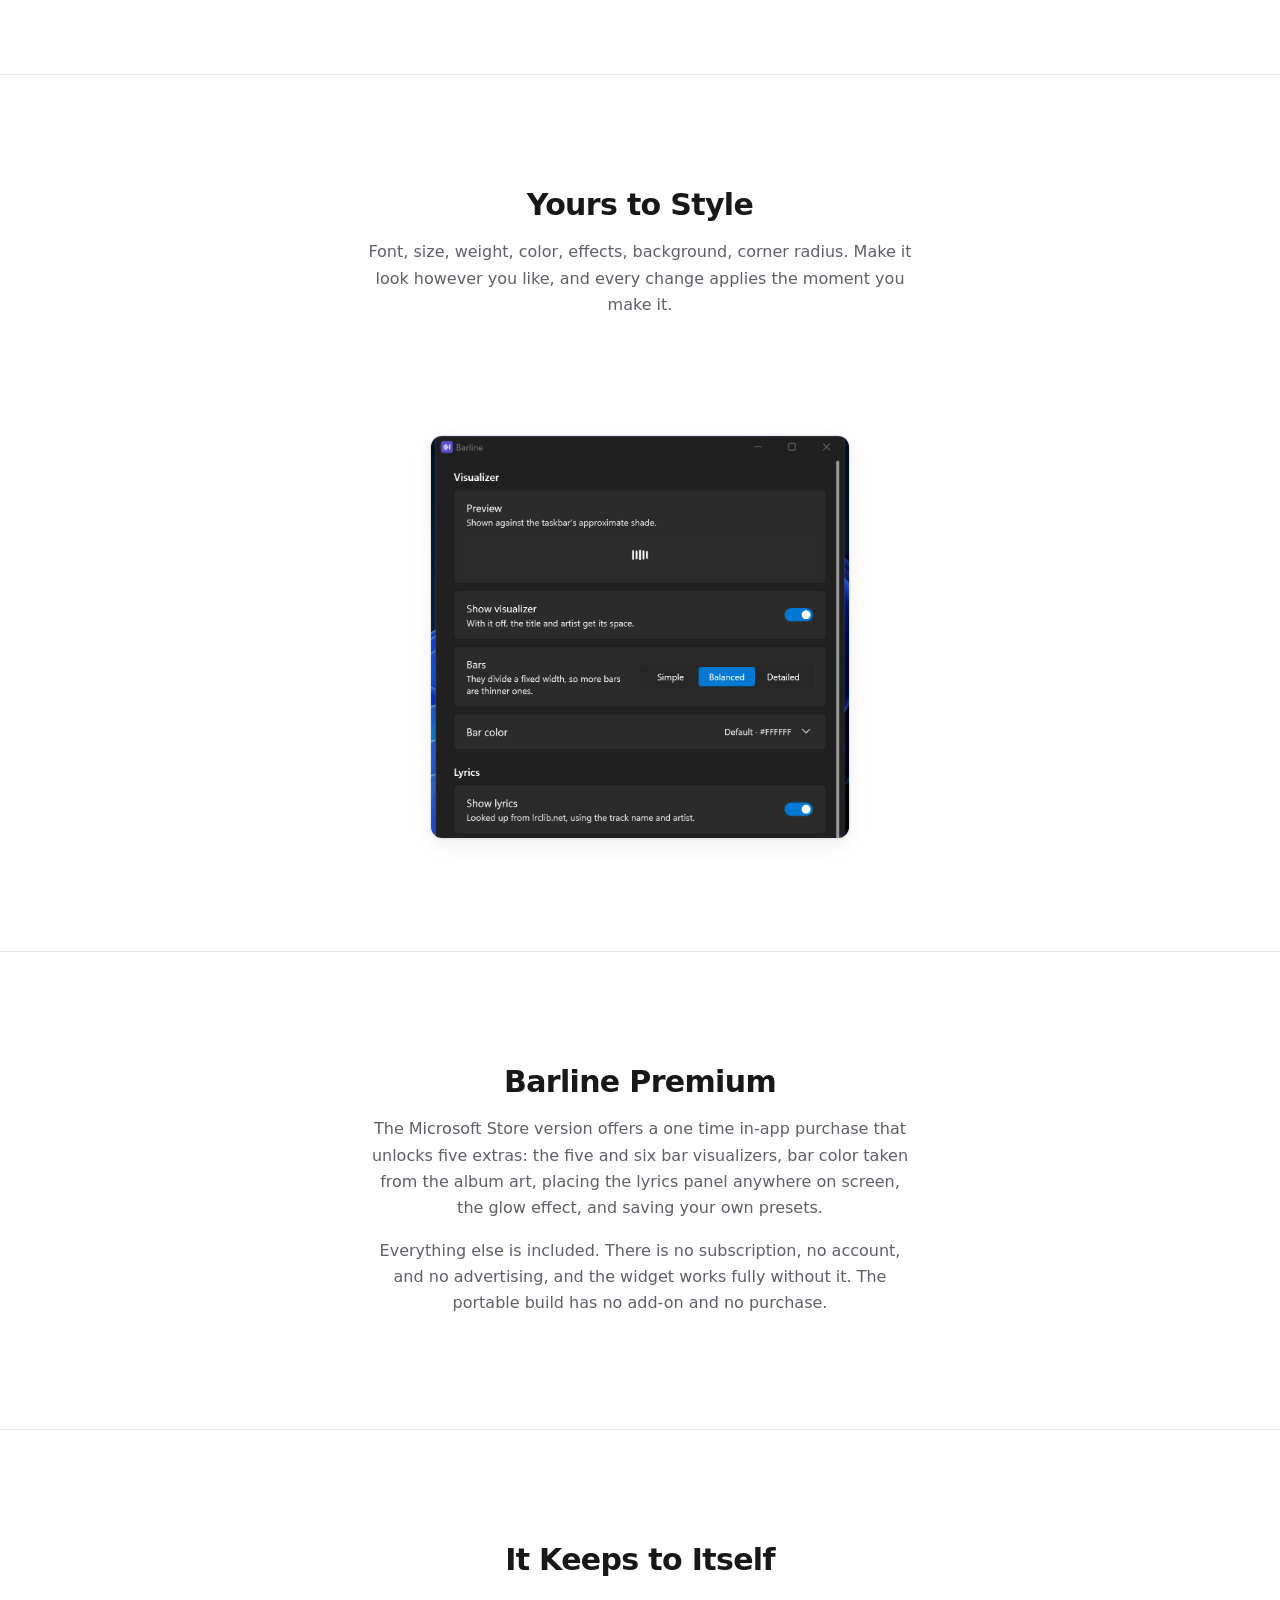
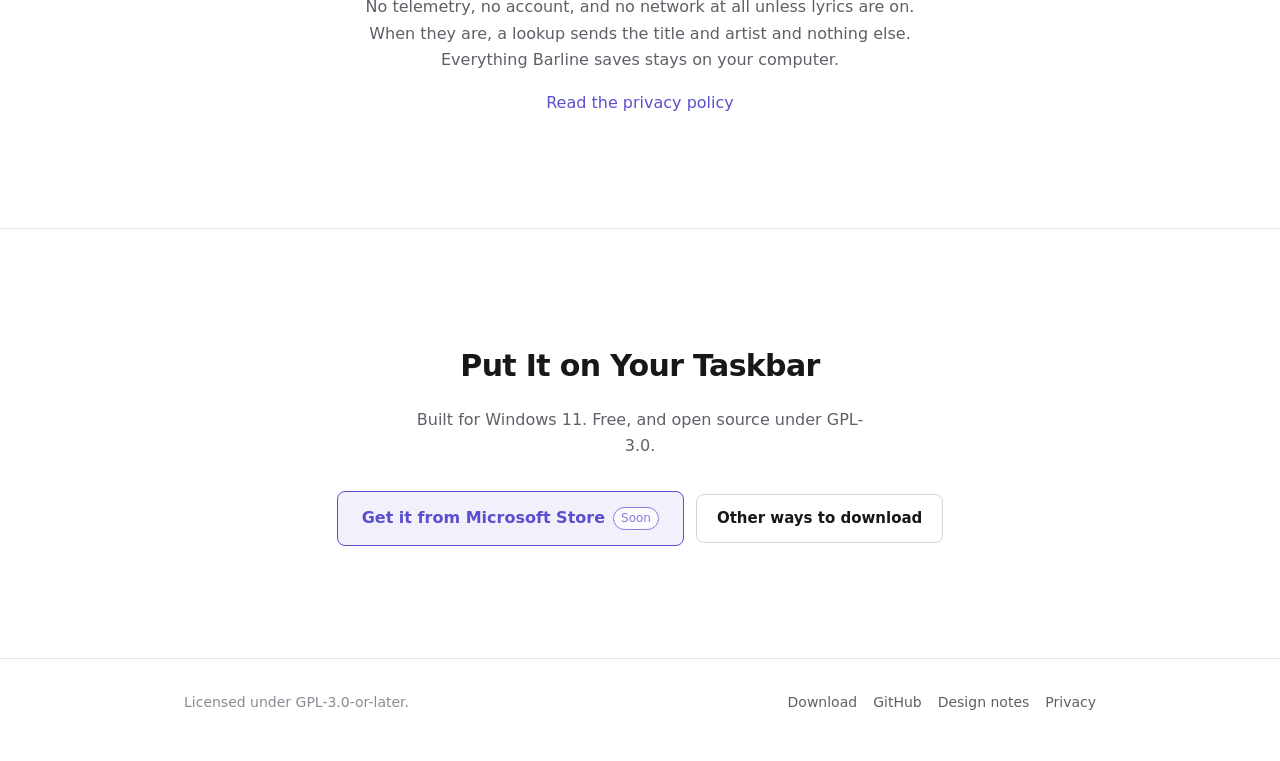
==== commit 24b62f4c: "Gate five features, and refuse to guess about the license Barline Premium is a durable add-on coveri" ====
--- a/site/index.html
+++ b/site/index.html
@@ -165,13 +165,30 @@
                     look however you like, and every change applies the moment you make it.
                 </p>
                 <p>
-                    Save a style as a preset file, and load it again from settings whenever
-                    you want it back.
+                    Seven built-in looks to start from. Save one of your own as a preset
+                    file, and load it again from settings whenever you want it back.
                 </p>
 
                 <figure class="fig-tall">
                     <img class="shot" src="img/settings.png" alt="The Barline settings window">
                 </figure>
+            </div>
+        </section>
+
+        <section id="plus">
+            <div class="wrap lead-only">
+                <h2>Barline Premium</h2>
+                <p>
+                    The Microsoft Store version offers a one time in-app purchase that
+                    unlocks five extras: the five and six bar visualizers, bar color taken
+                    from the album art, placing the lyrics panel anywhere on screen, the
+                    glow effect, and saving your own presets.
+                </p>
+                <p>
+                    Everything else is included. There is no subscription, no account, and
+                    no advertising, and the widget works fully without it. The portable
+                    build has no add-on and no purchase.
+                </p>
             </div>
         </section>
 
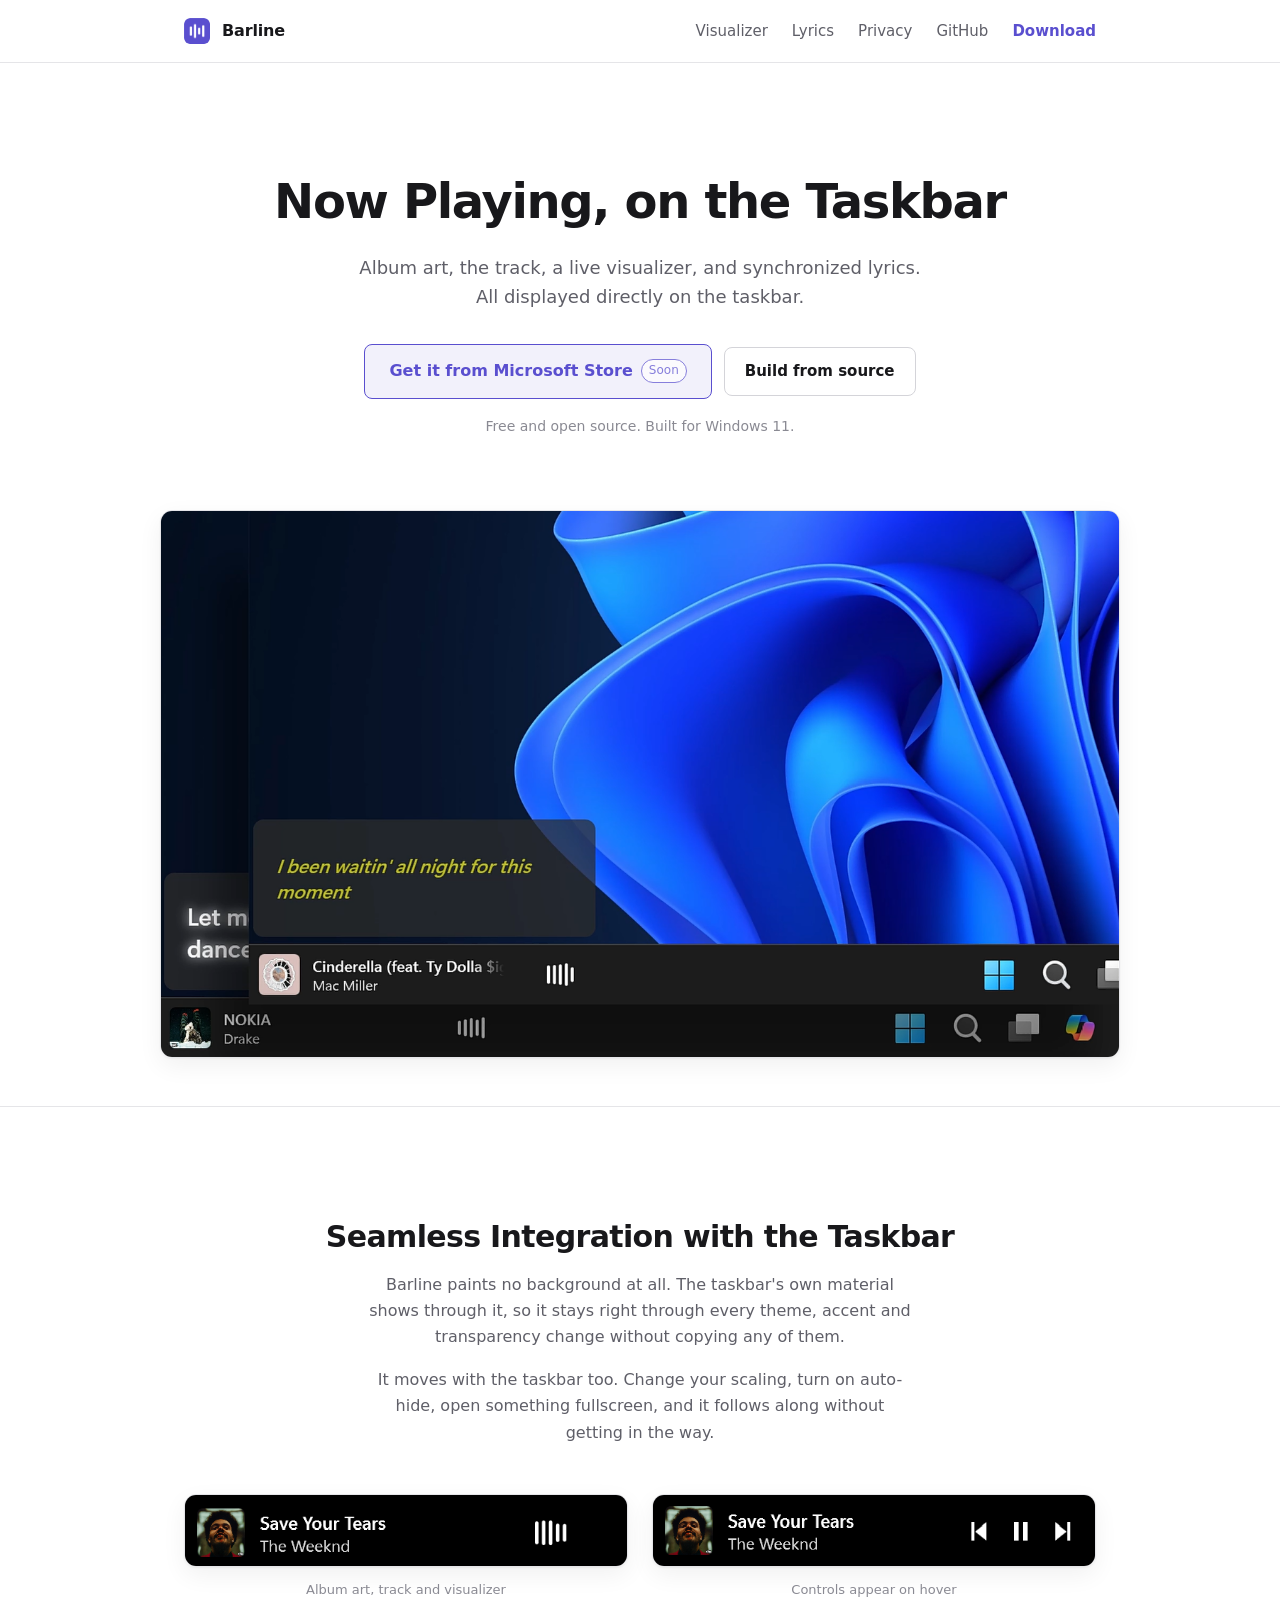
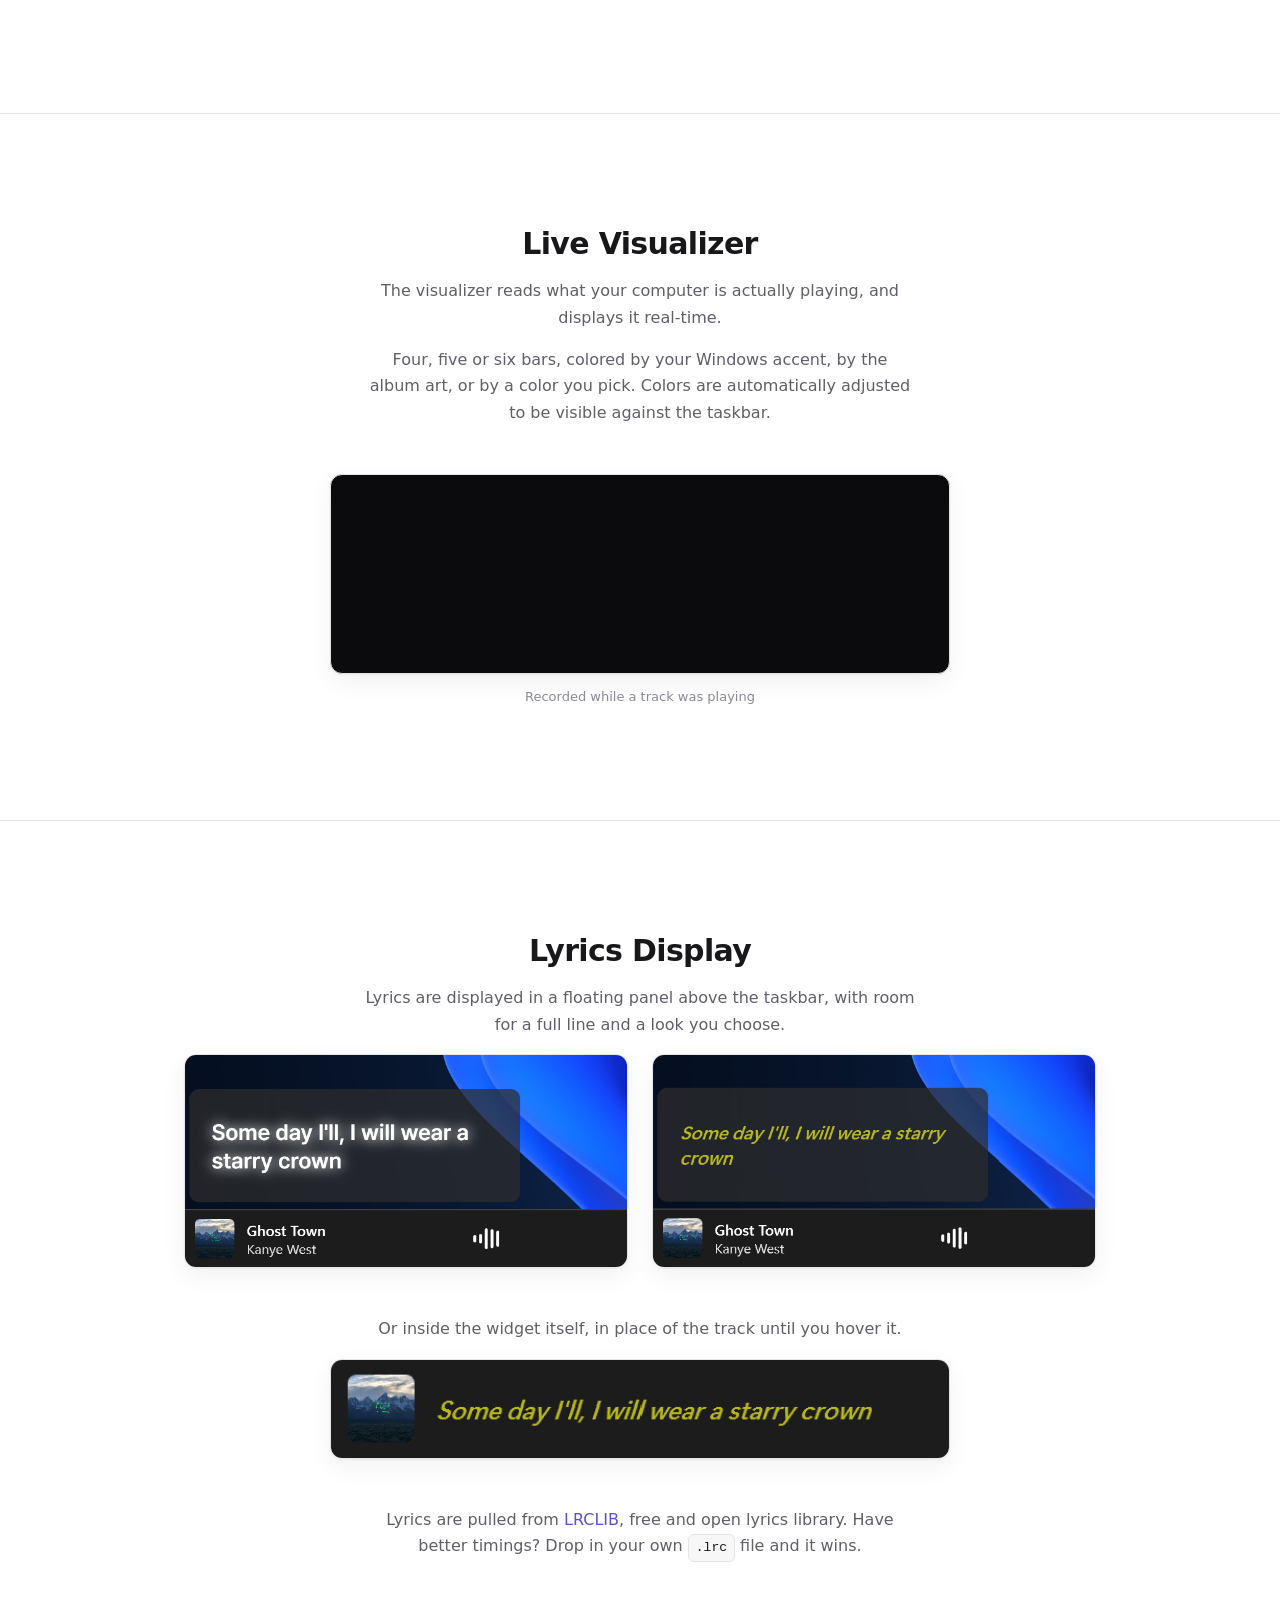
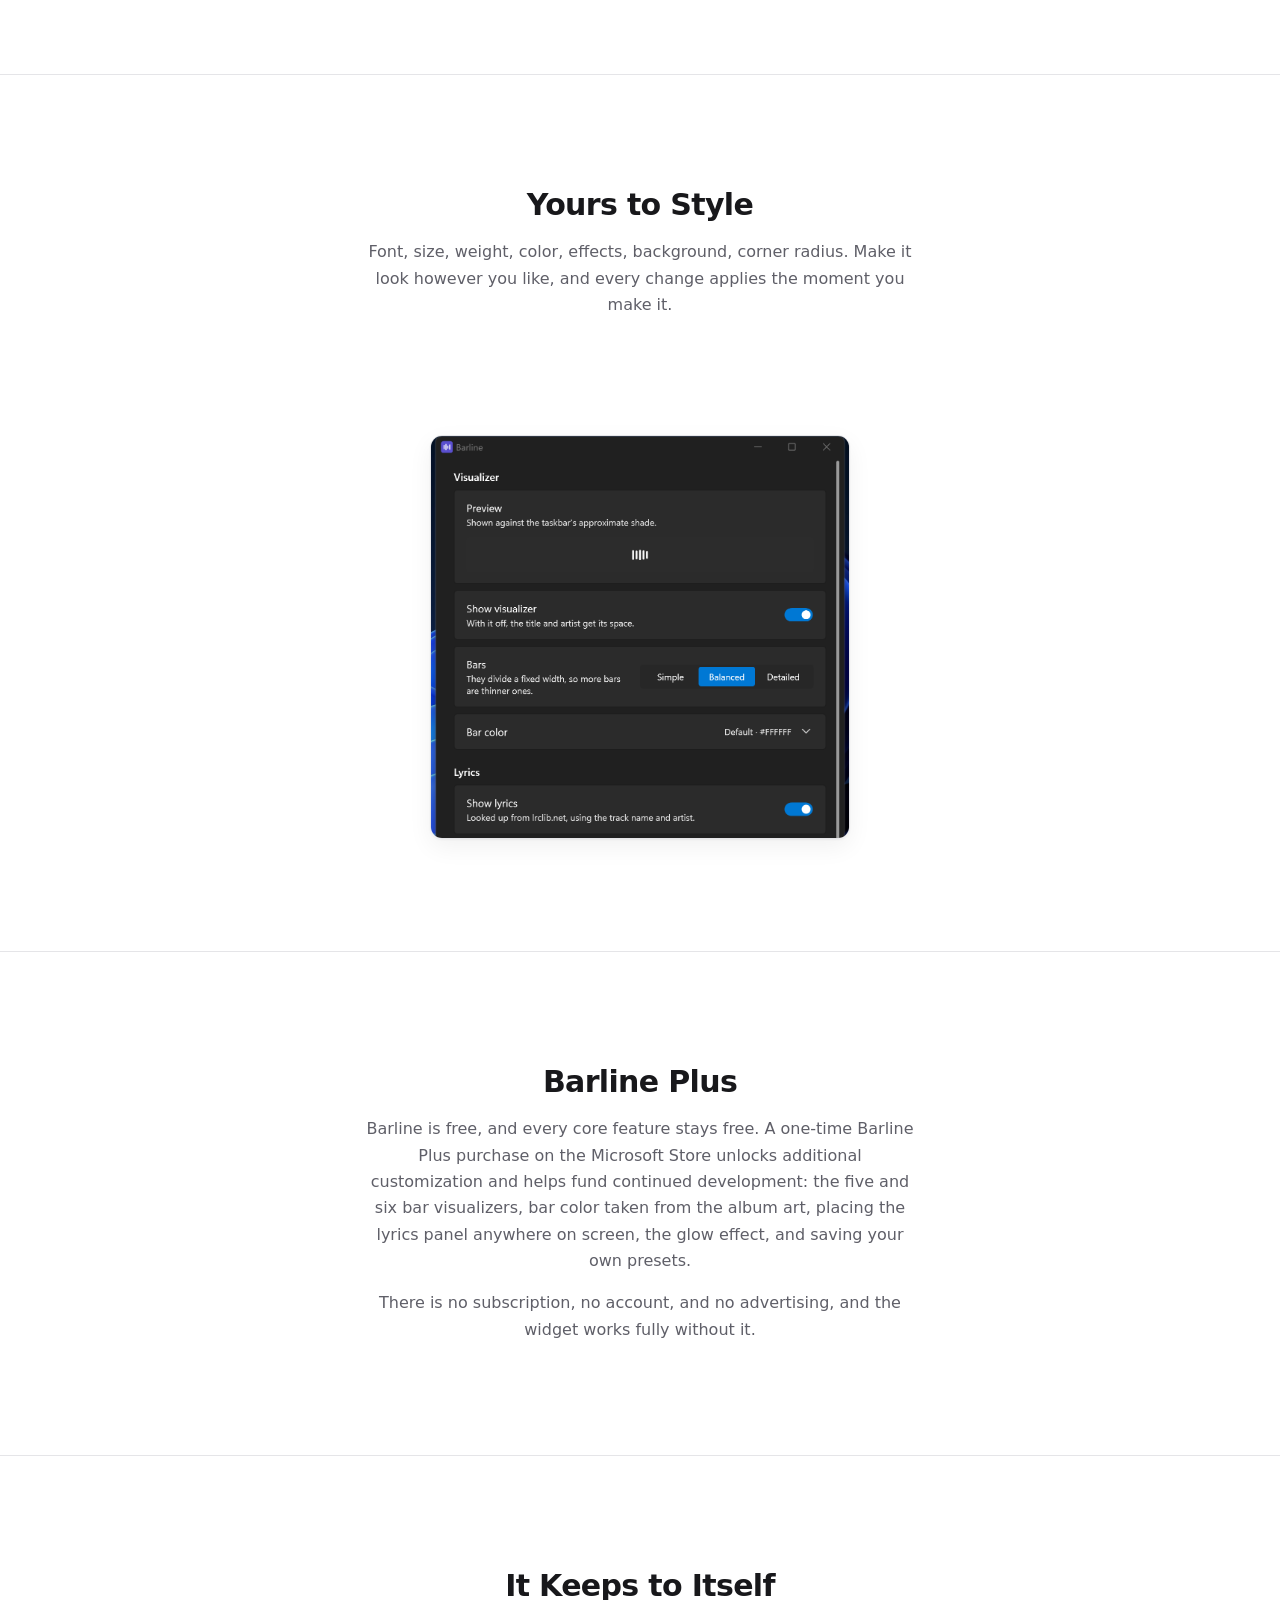
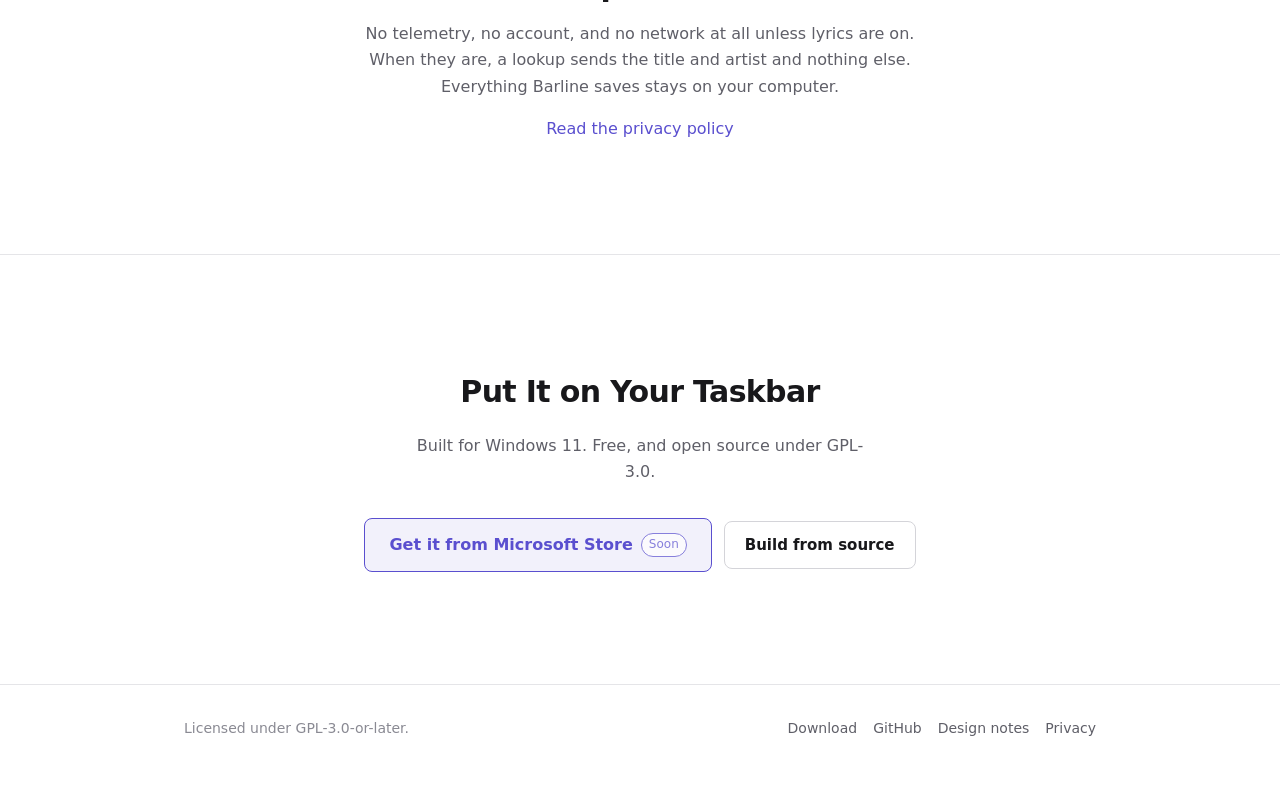
==== commit ca6444c1: "Rename the add-on to Barline Plus New product ID barline-plus and Store ID 9NBHM90NFZQR. The previou" ====
--- a/site/index.html
+++ b/site/index.html
@@ -60,7 +60,7 @@
                     Get it from Microsoft Store
                     <span class="tag">Soon</span>
                 </span>
-                <a class="btn btn-secondary" href="download.html">Other ways to download</a>
+                <a class="btn btn-secondary" href="download.html">Build from source</a>
             </div>
 
             <p class="note">Free and open source. Built for Windows 11.</p>
@@ -177,17 +177,17 @@
 
         <section id="plus">
             <div class="wrap lead-only">
-                <h2>Barline Premium</h2>
-                <p>
-                    The Microsoft Store version offers a one time in-app purchase that
-                    unlocks five extras: the five and six bar visualizers, bar color taken
-                    from the album art, placing the lyrics panel anywhere on screen, the
-                    glow effect, and saving your own presets.
-                </p>
-                <p>
-                    Everything else is included. There is no subscription, no account, and
-                    no advertising, and the widget works fully without it. The portable
-                    build has no add-on and no purchase.
+                <h2>Barline Plus</h2>
+                <p>
+                    Barline is free, and every core feature stays free. A one-time Barline
+                    Plus purchase on the Microsoft Store unlocks additional customization
+                    and helps fund continued development: the five and six bar visualizers,
+                    bar color taken from the album art, placing the lyrics panel anywhere on
+                    screen, the glow effect, and saving your own presets.
+                </p>
+                <p>
+                    There is no subscription, no account, and no advertising, and the widget
+                    works fully without it.
                 </p>
             </div>
         </section>
@@ -213,7 +213,7 @@
                         Get it from Microsoft Store
                         <span class="tag">Soon</span>
                     </span>
-                    <a class="btn btn-secondary" href="download.html">Other ways to download</a>
+                    <a class="btn btn-secondary" href="download.html">Build from source</a>
                 </div>
             </div>
         </div>
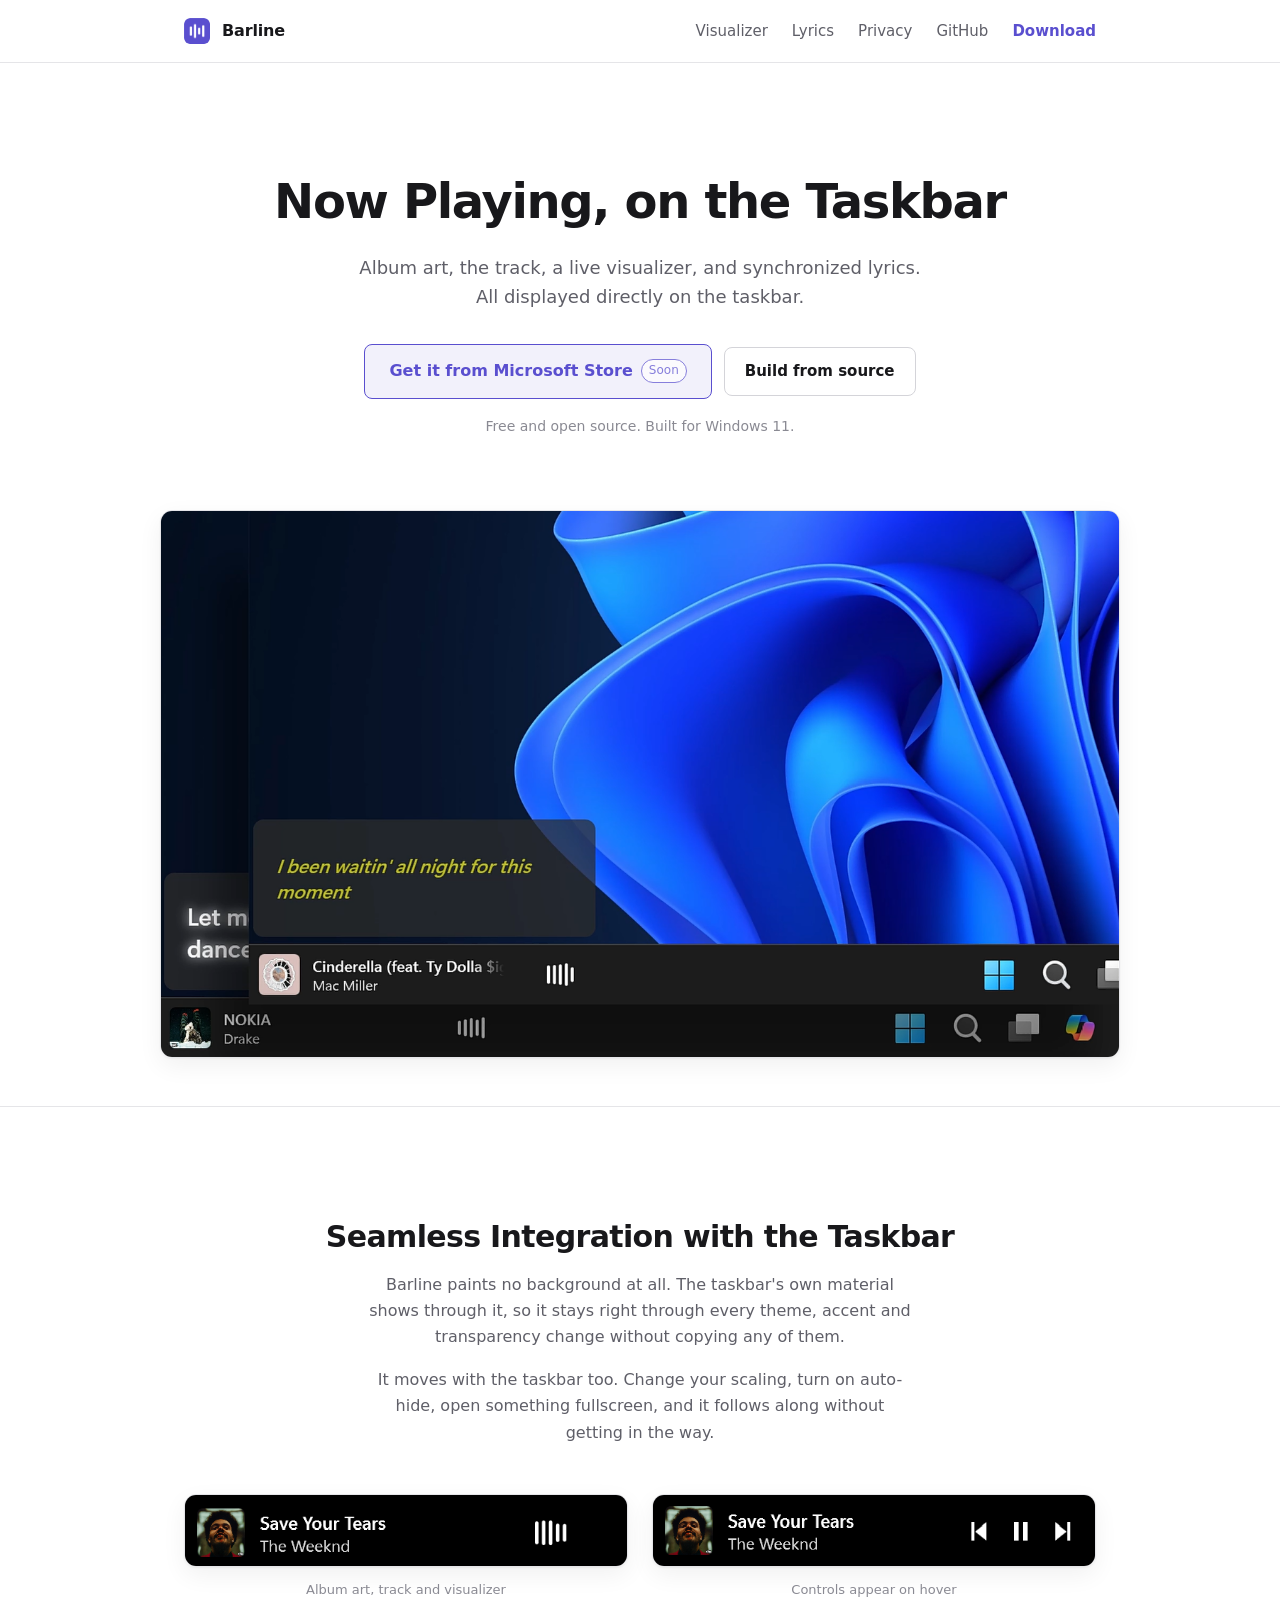
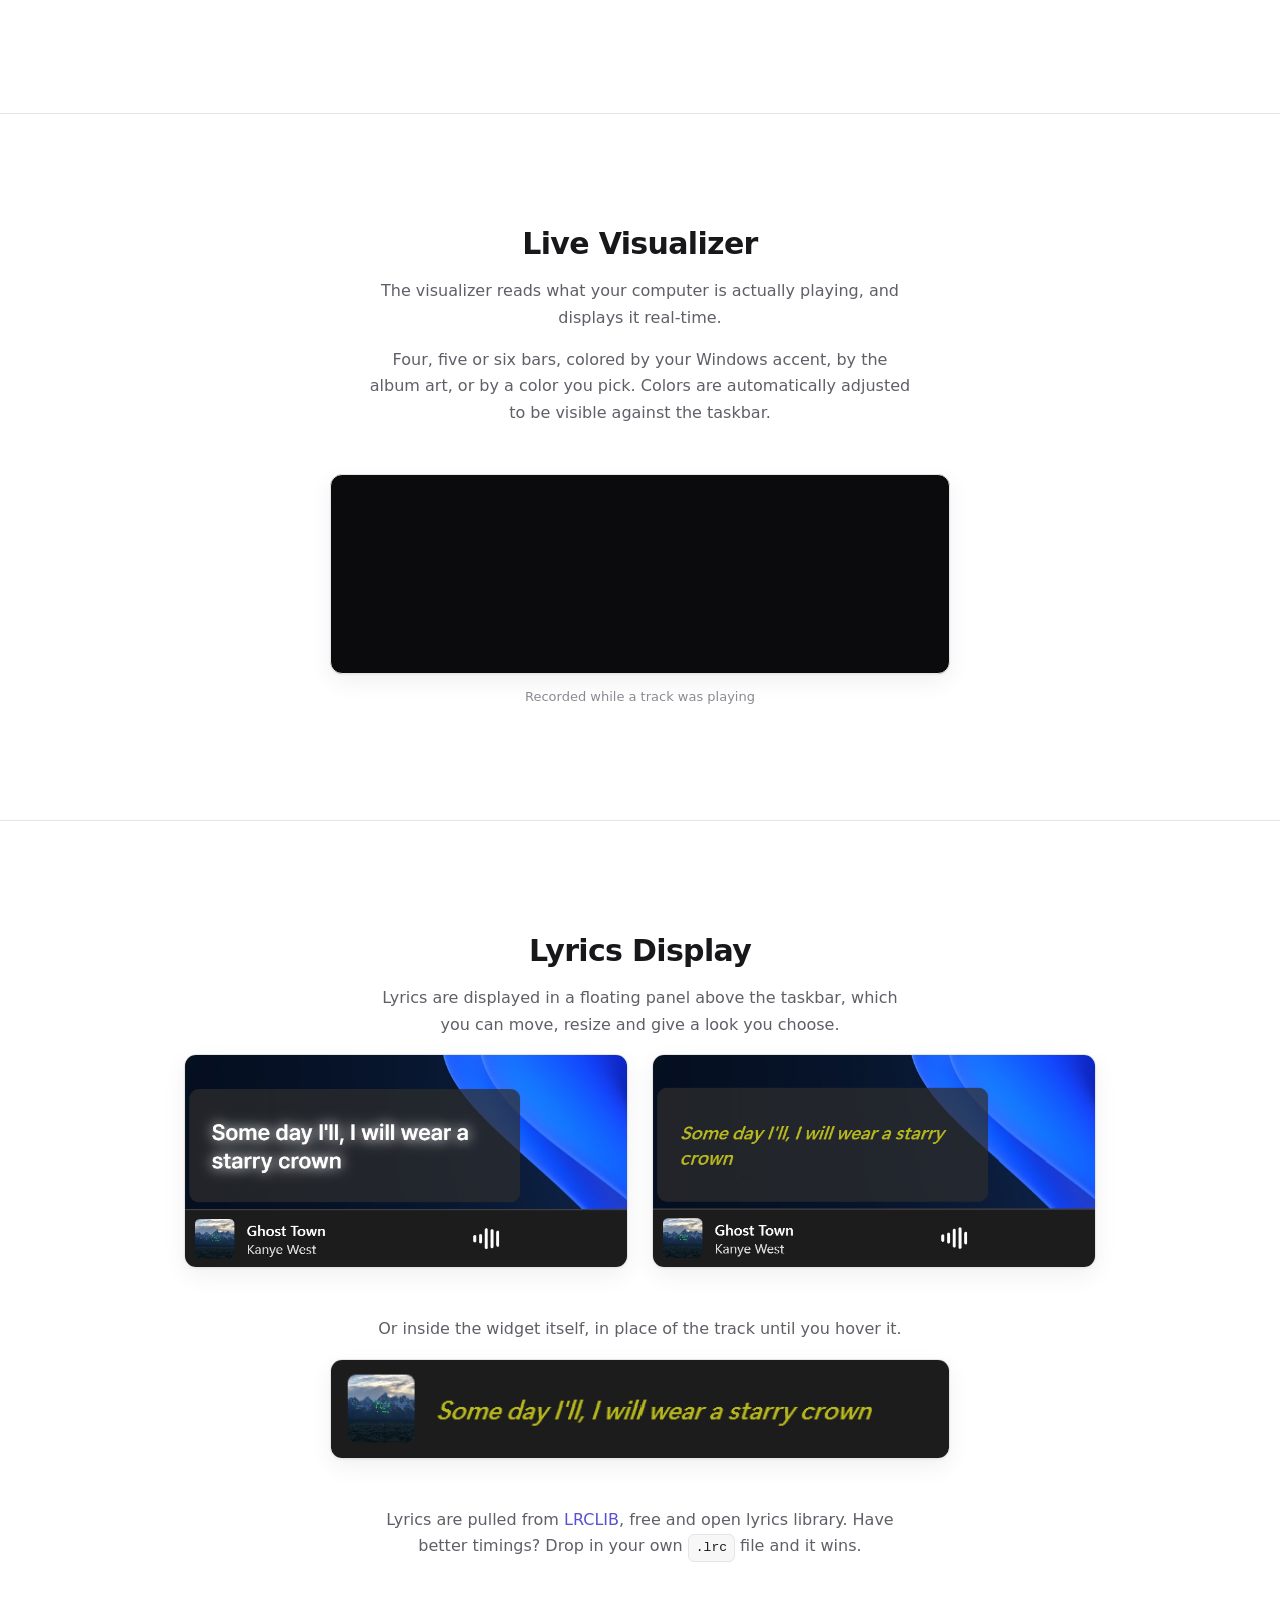
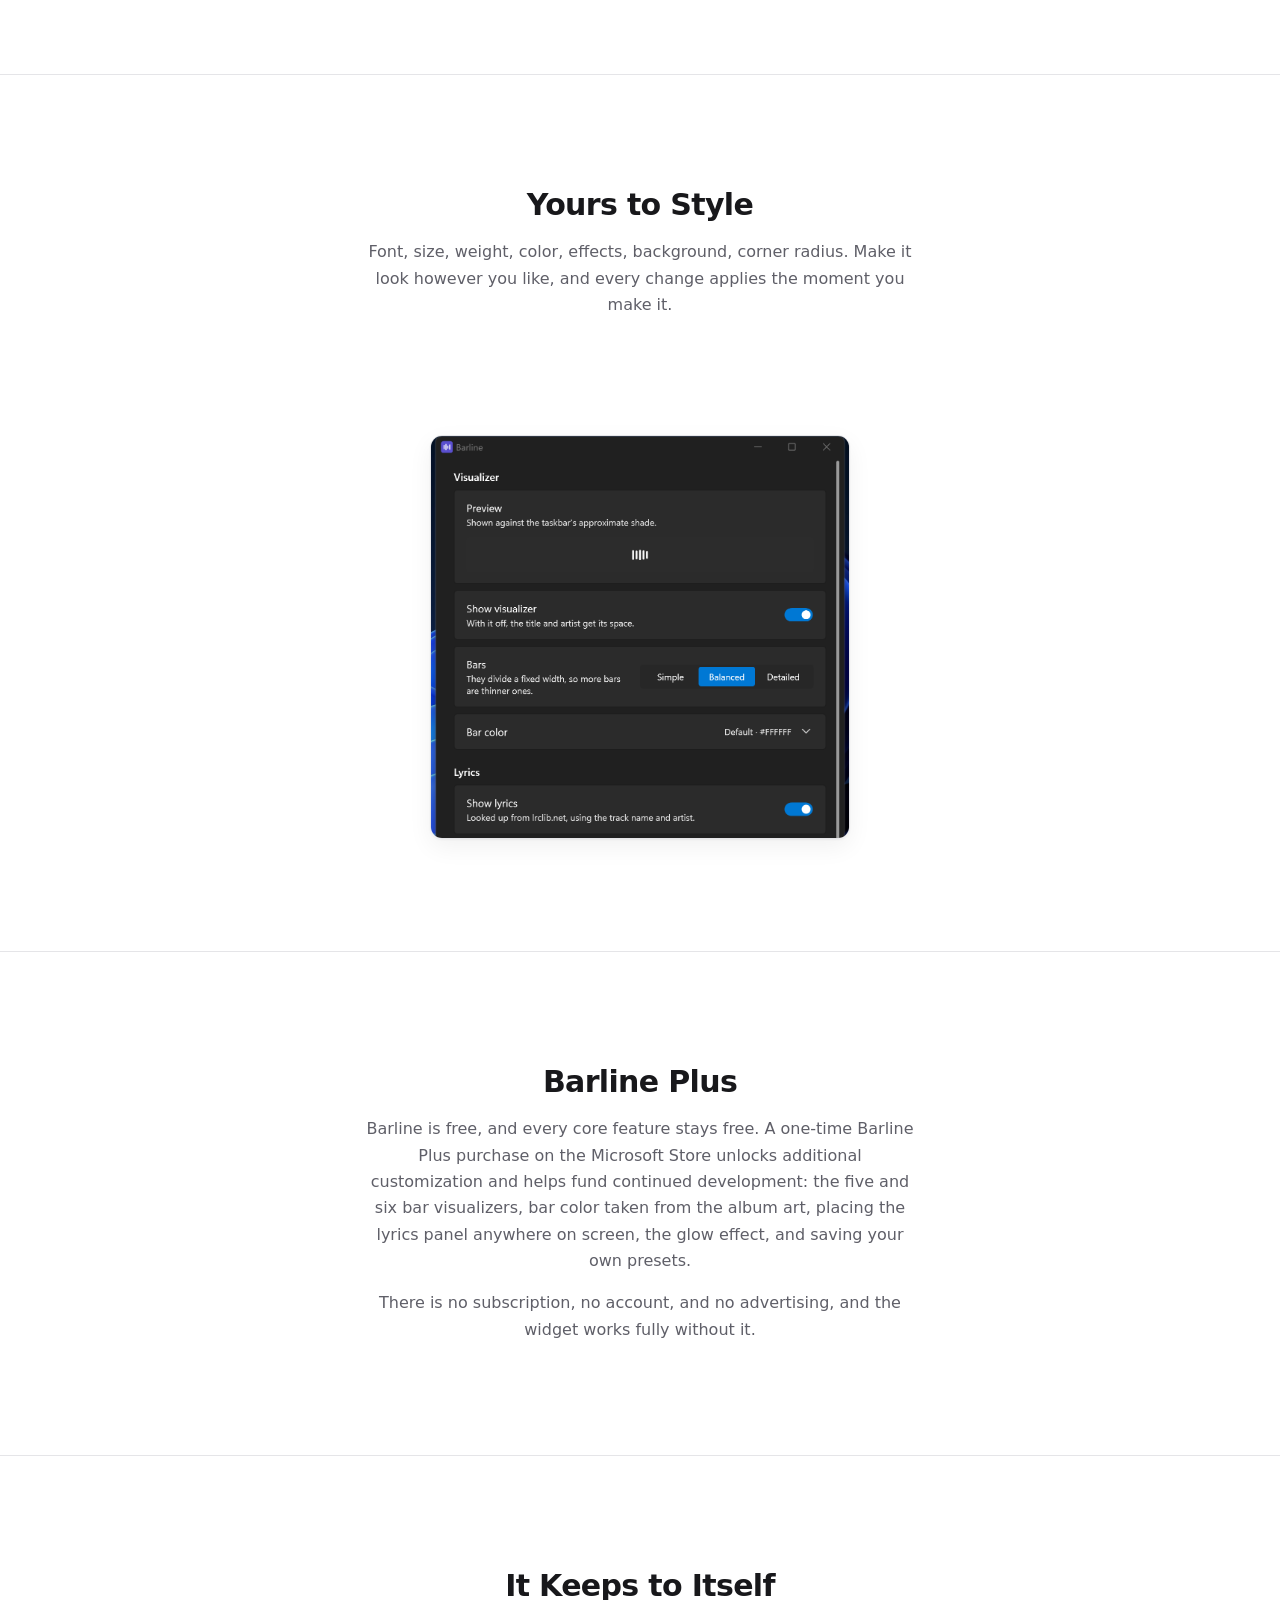
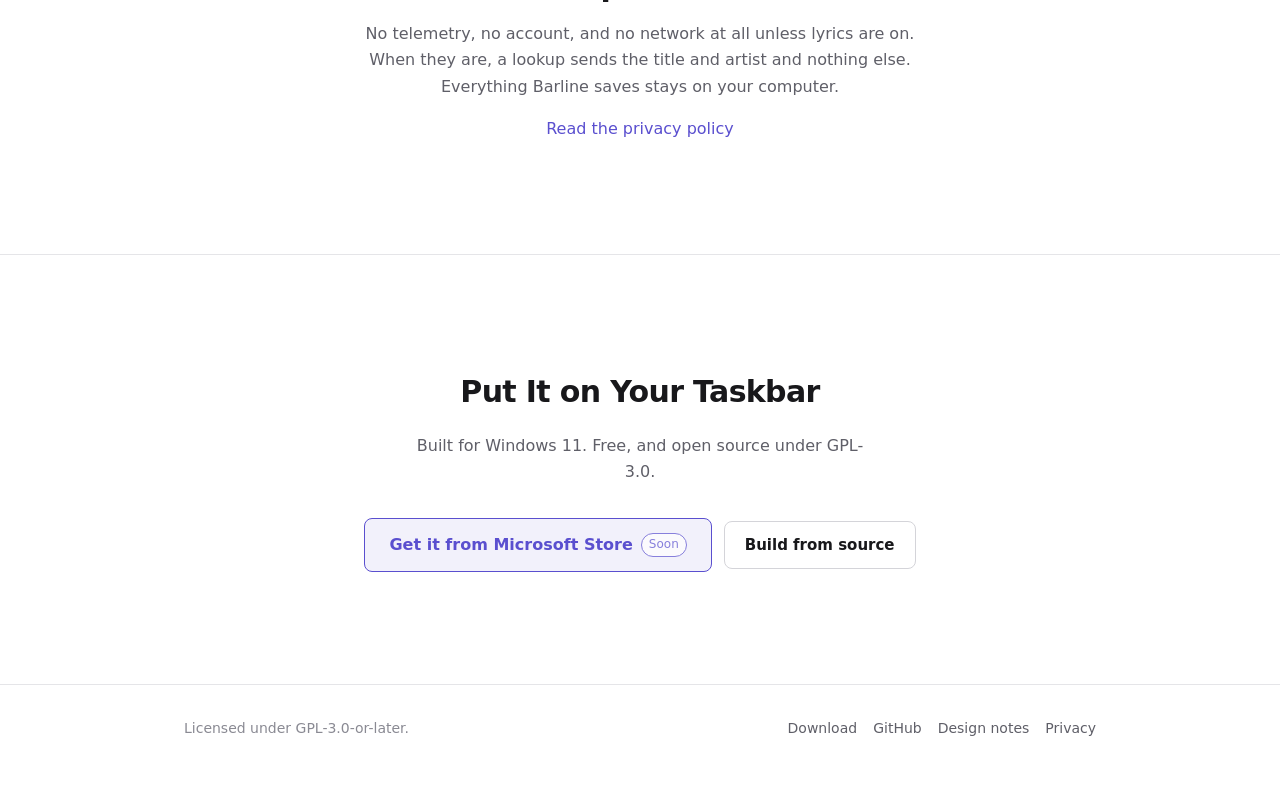
==== commit 8a7d26c1: "Describe the lyrics panel and the preset set as they are The panel was sold on fitting a full line, " ====
--- a/site/index.html
+++ b/site/index.html
@@ -126,7 +126,7 @@
                 <h2>Lyrics Display</h2>
                 <p>
                     Lyrics are displayed in a floating panel above the
-                    taskbar, with room for a full line and a look you choose.
+                    taskbar, which you can move, resize and give a look you choose.
                 </p>
 
                 <div class="pair">
--- a/site/style.css
+++ b/site/style.css
@@ -531,6 +531,16 @@
     max-width: 64ch;
 }
 
+/* The asterisk in the comparison table. A link rather than bare text, so the marker
+   and the note it points at are connected for a screen reader too. */
+.fn {
+    font-size: 12px;
+    vertical-align: super;
+    line-height: 0;
+    margin-left: 2px;
+    text-decoration: none;
+}
+
 /* ---------- sustainability ---------- */
 
 /* The measure lives on the box rather than on the paragraphs inside it. Capping
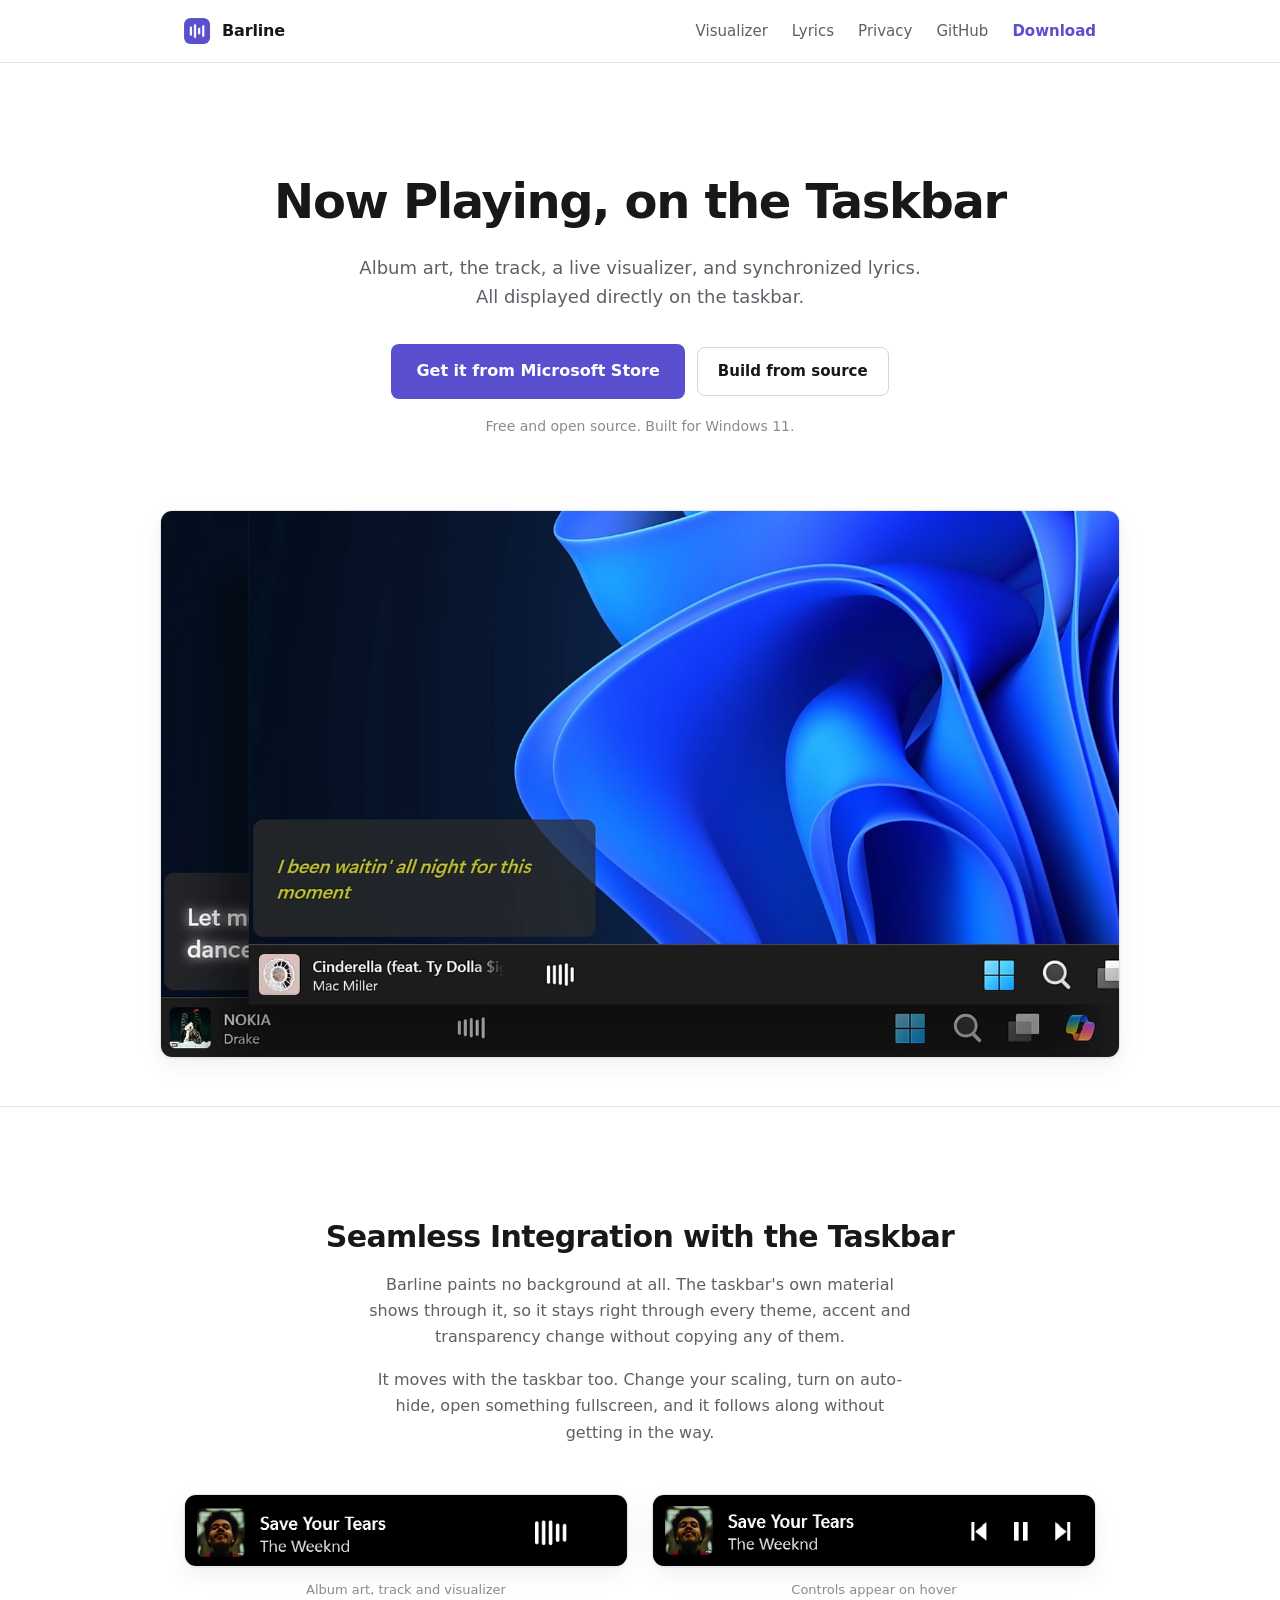
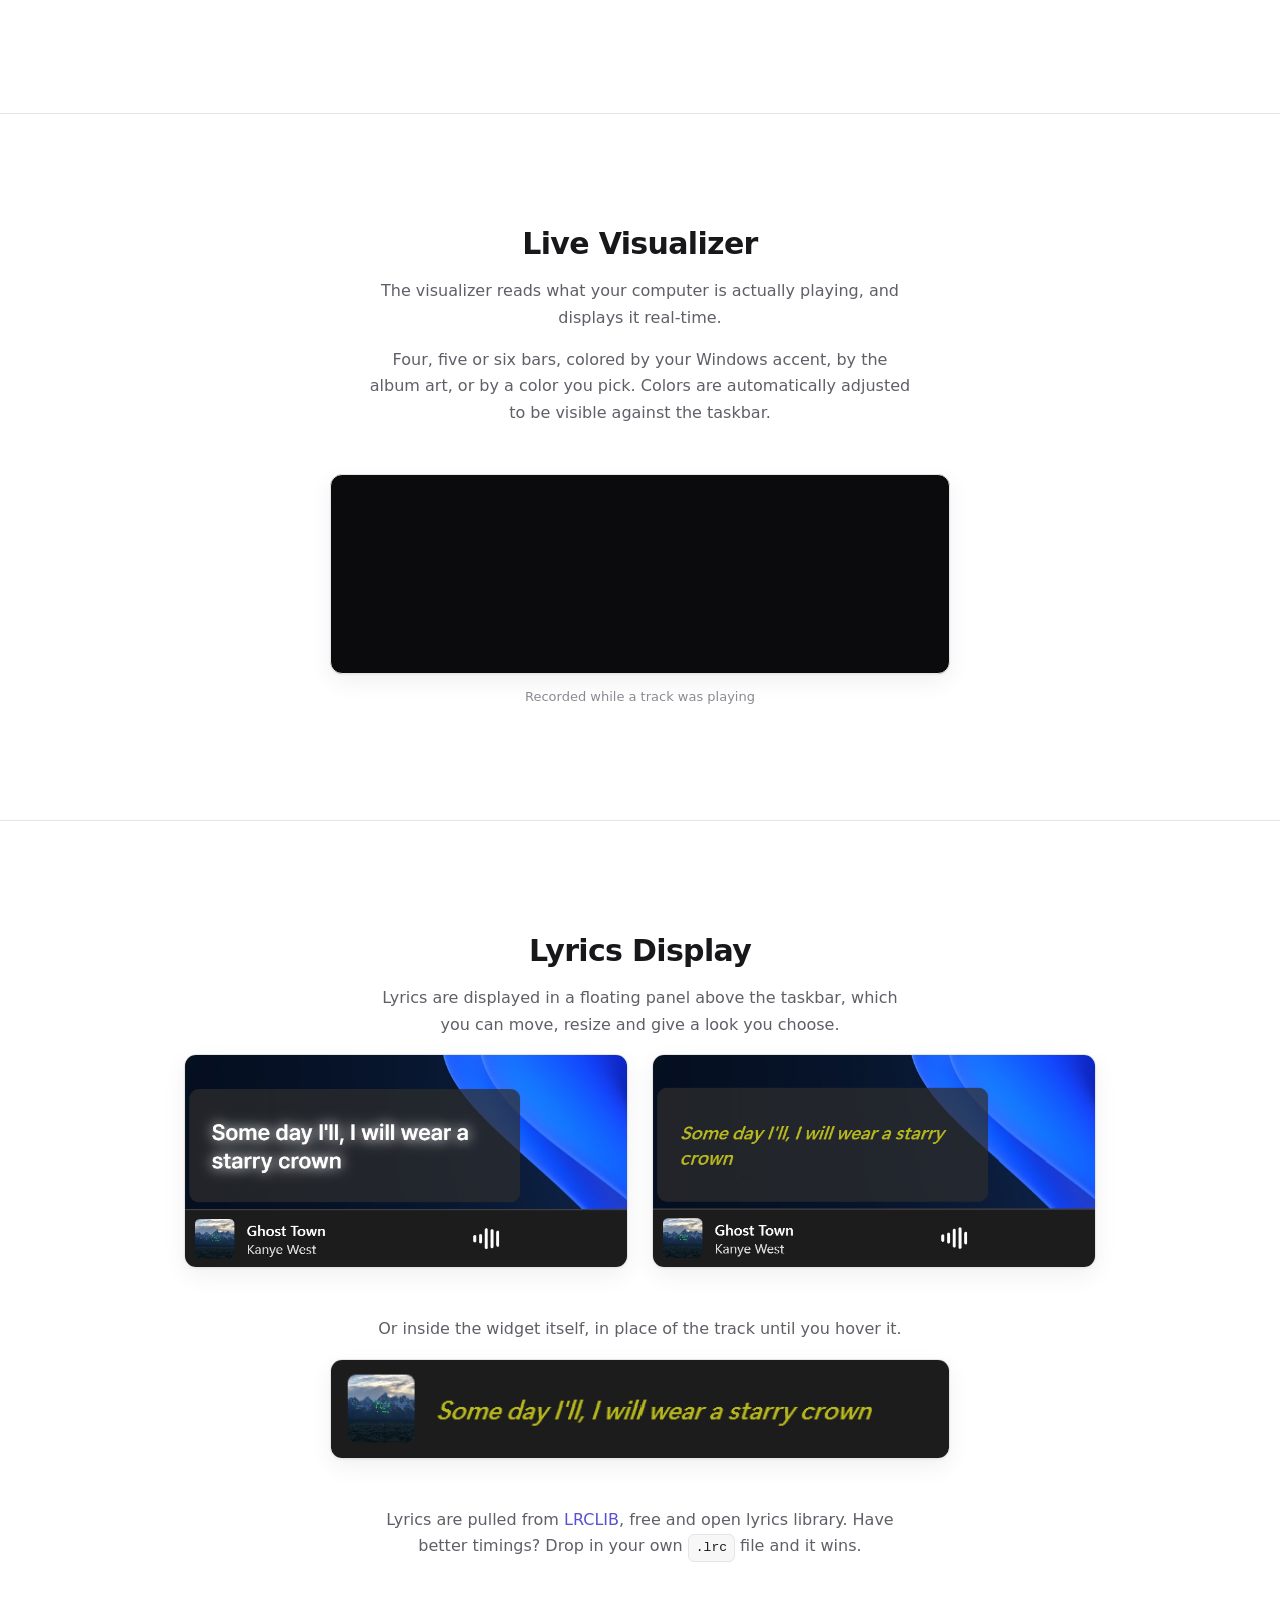
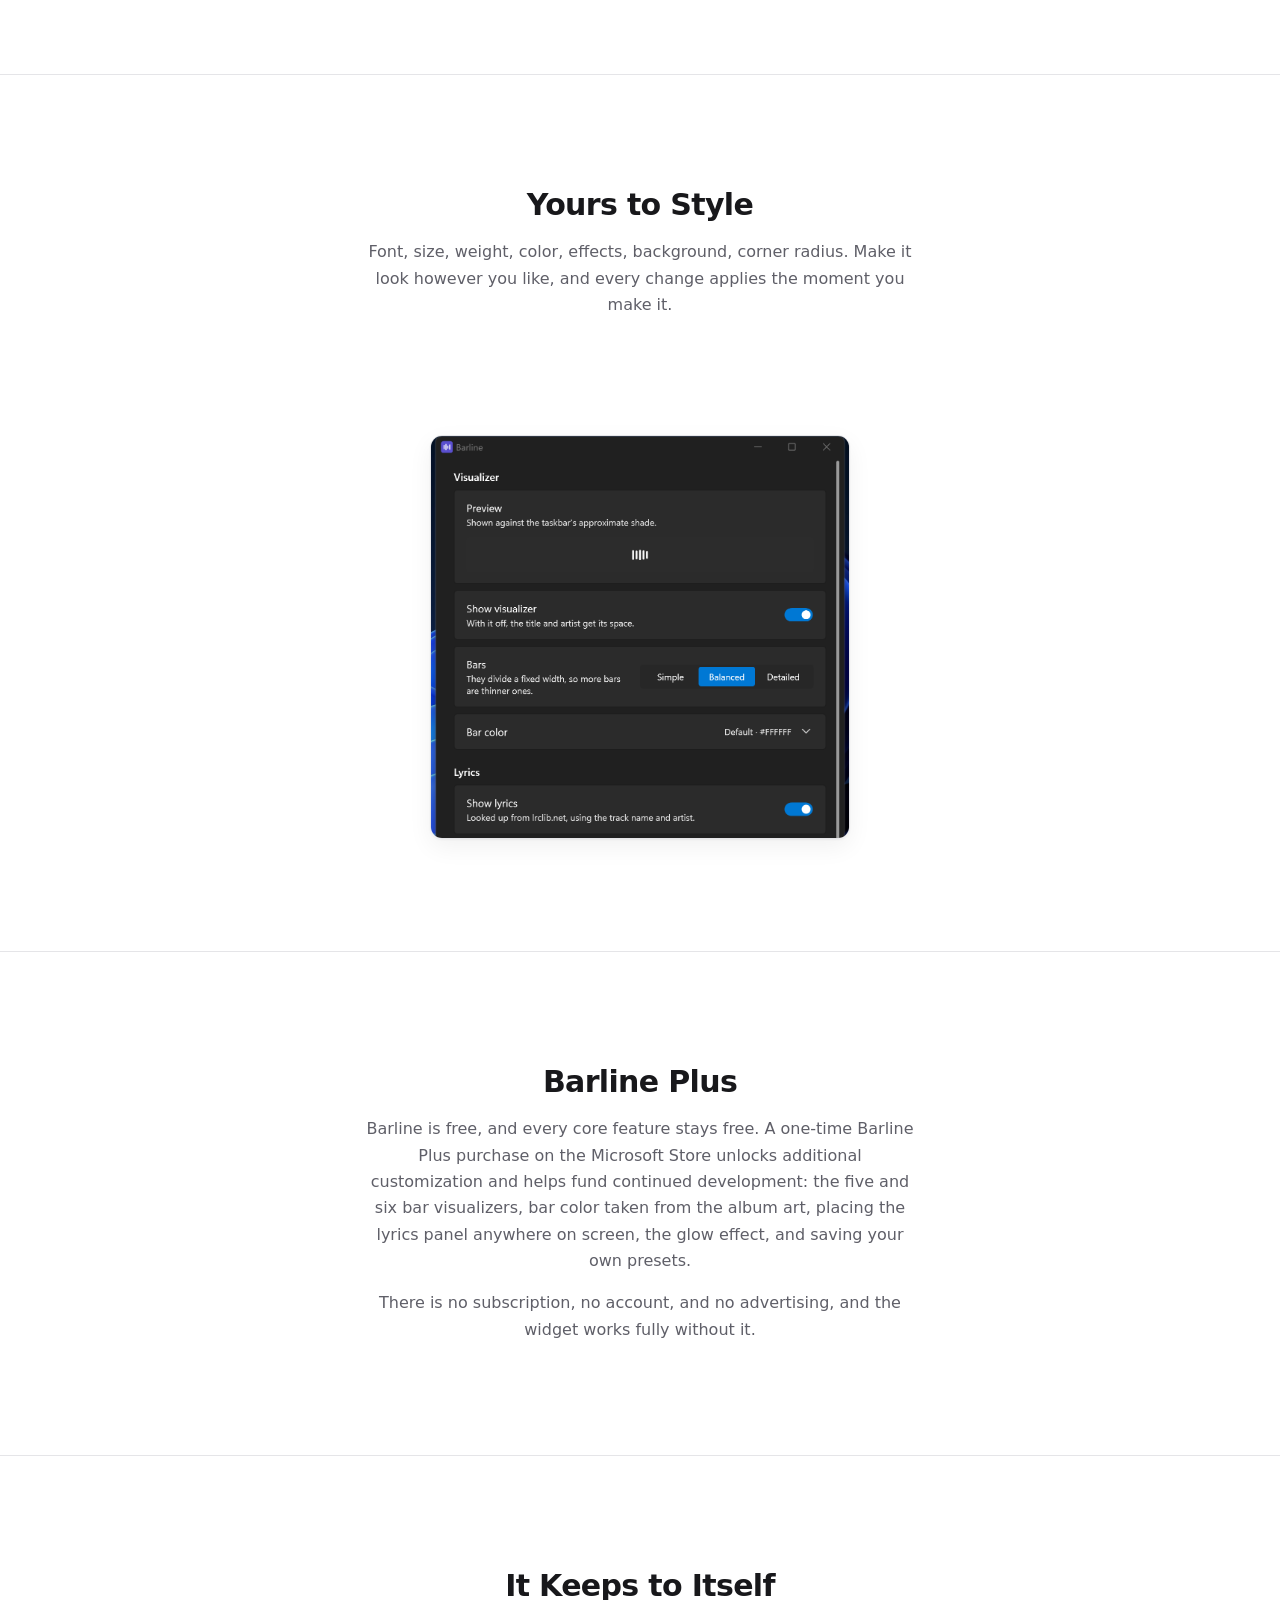
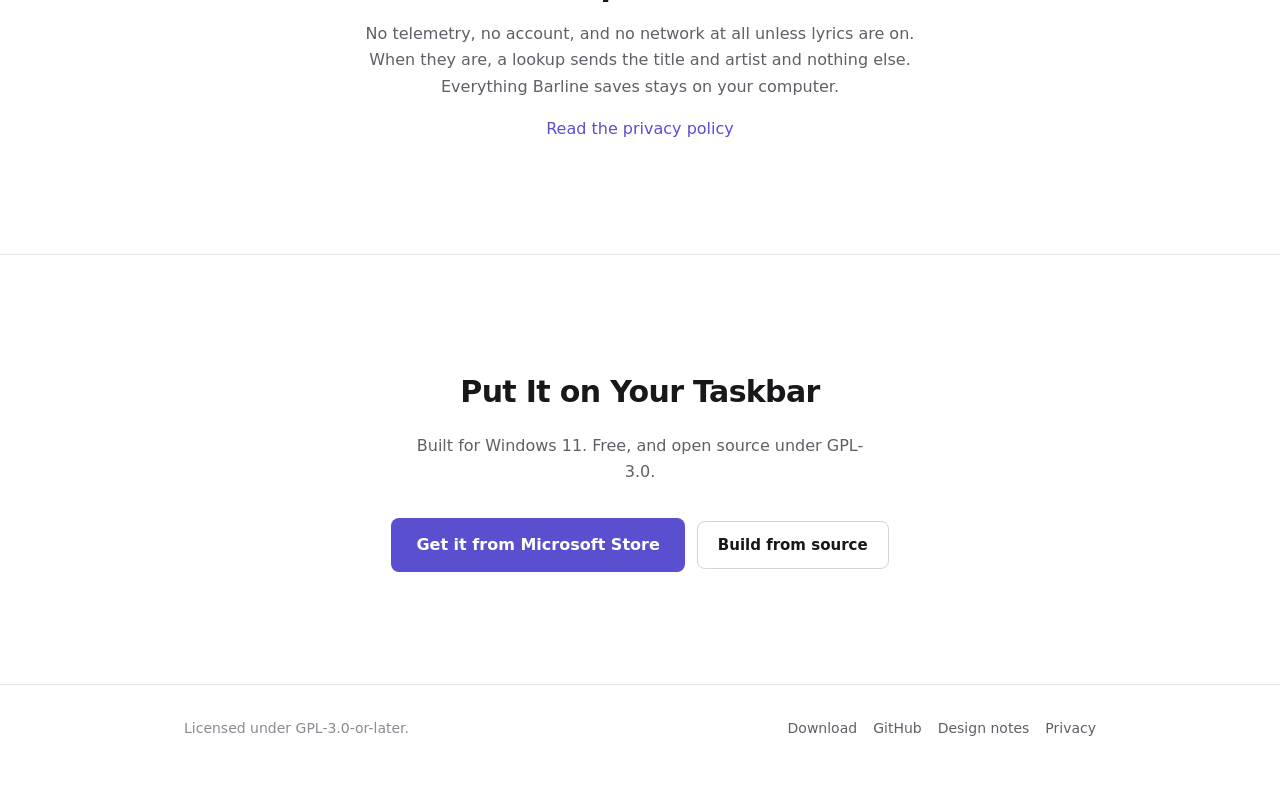
==== commit a5da62b7: "Link the Store listing from the README and the site The listing is live, so the three placeholders c" ====
--- a/site/index.html
+++ b/site/index.html
@@ -56,10 +56,10 @@
             </p>
 
             <div class="actions">
-                <span class="btn btn-store" aria-disabled="true">
+                <a class="btn btn-store"
+                   href="https://apps.microsoft.com/detail/9MVWJBV9SBC4?cid=site-hero">
                     Get it from Microsoft Store
-                    <span class="tag">Soon</span>
-                </span>
+                </a>
                 <a class="btn btn-secondary" href="download.html">Build from source</a>
             </div>
 
@@ -209,10 +209,10 @@
                 <h2>Put It on Your Taskbar</h2>
                 <p>Built for Windows 11. Free, and open source under GPL-3.0.</p>
                 <div class="actions">
-                    <span class="btn btn-store" aria-disabled="true">
+                    <a class="btn btn-store"
+                       href="https://apps.microsoft.com/detail/9MVWJBV9SBC4?cid=site-cta">
                         Get it from Microsoft Store
-                        <span class="tag">Soon</span>
-                    </span>
+                    </a>
                     <a class="btn btn-secondary" href="download.html">Build from source</a>
                 </div>
             </div>
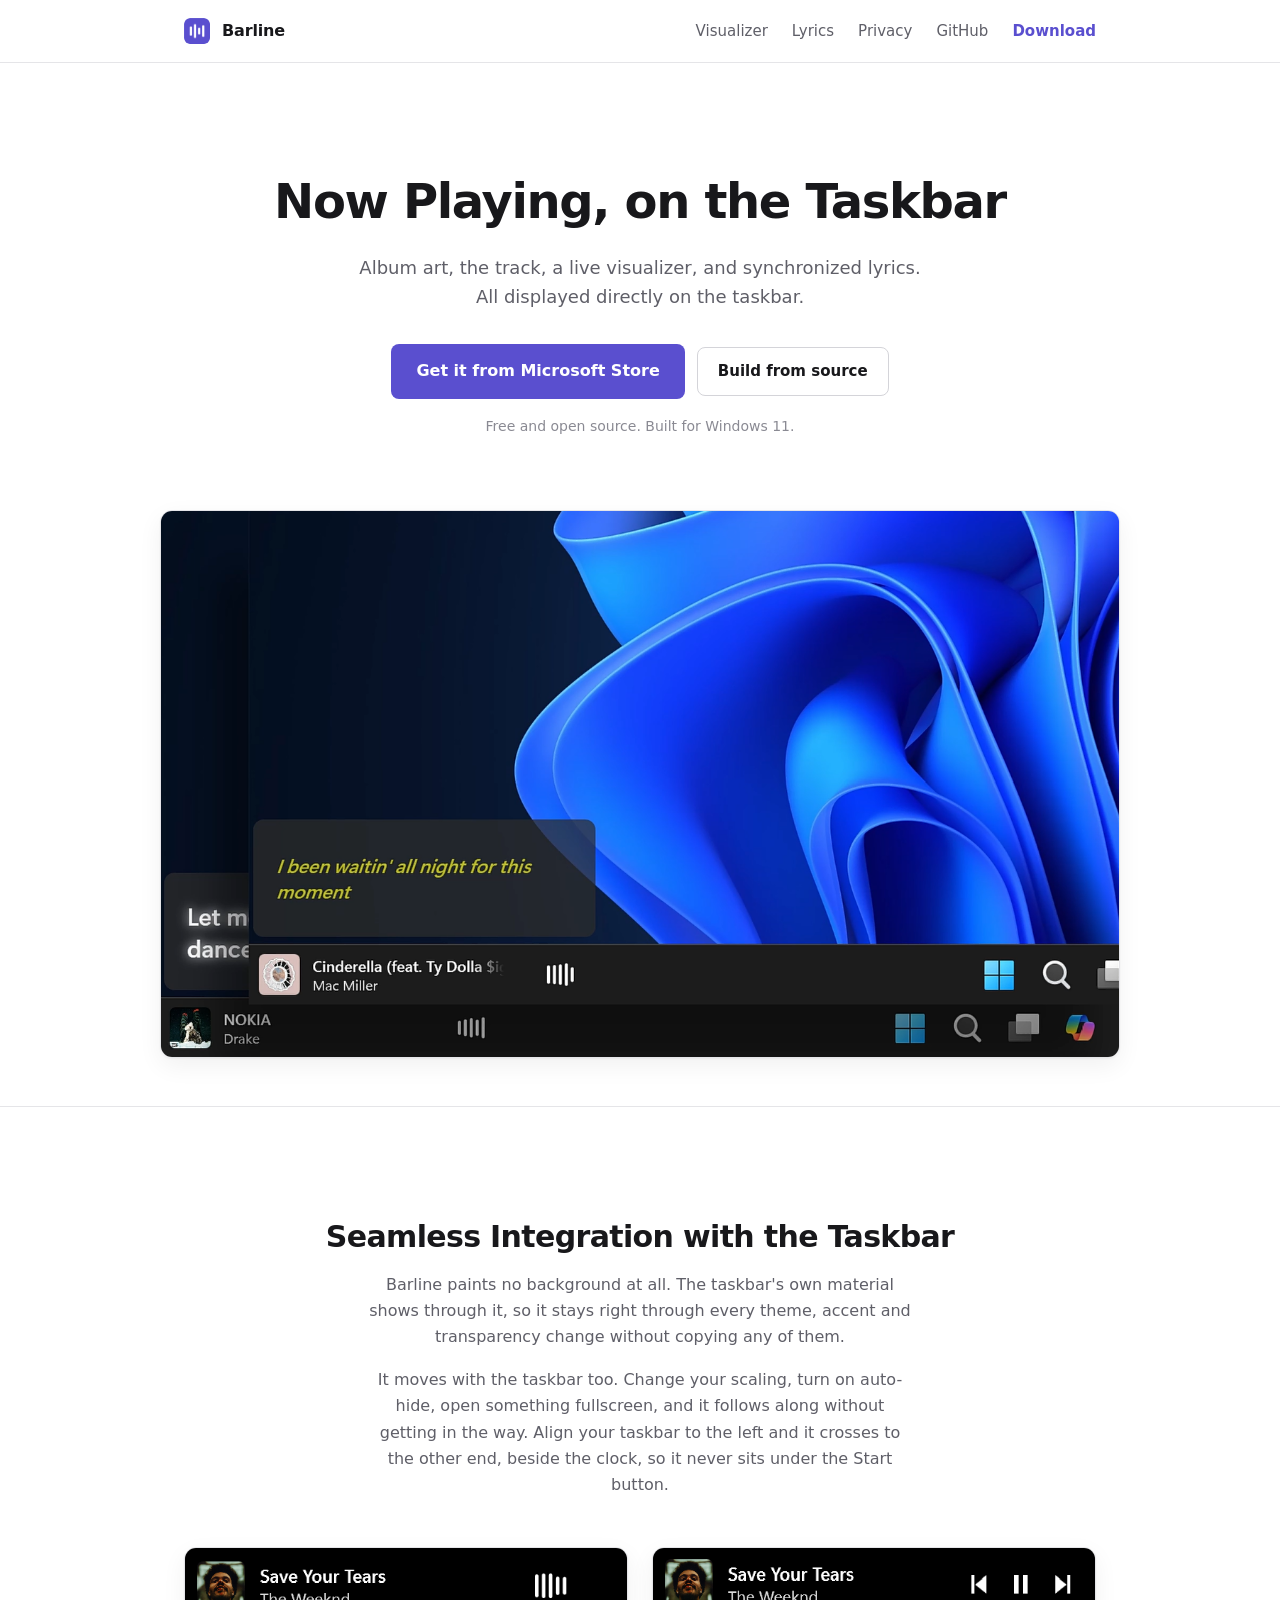
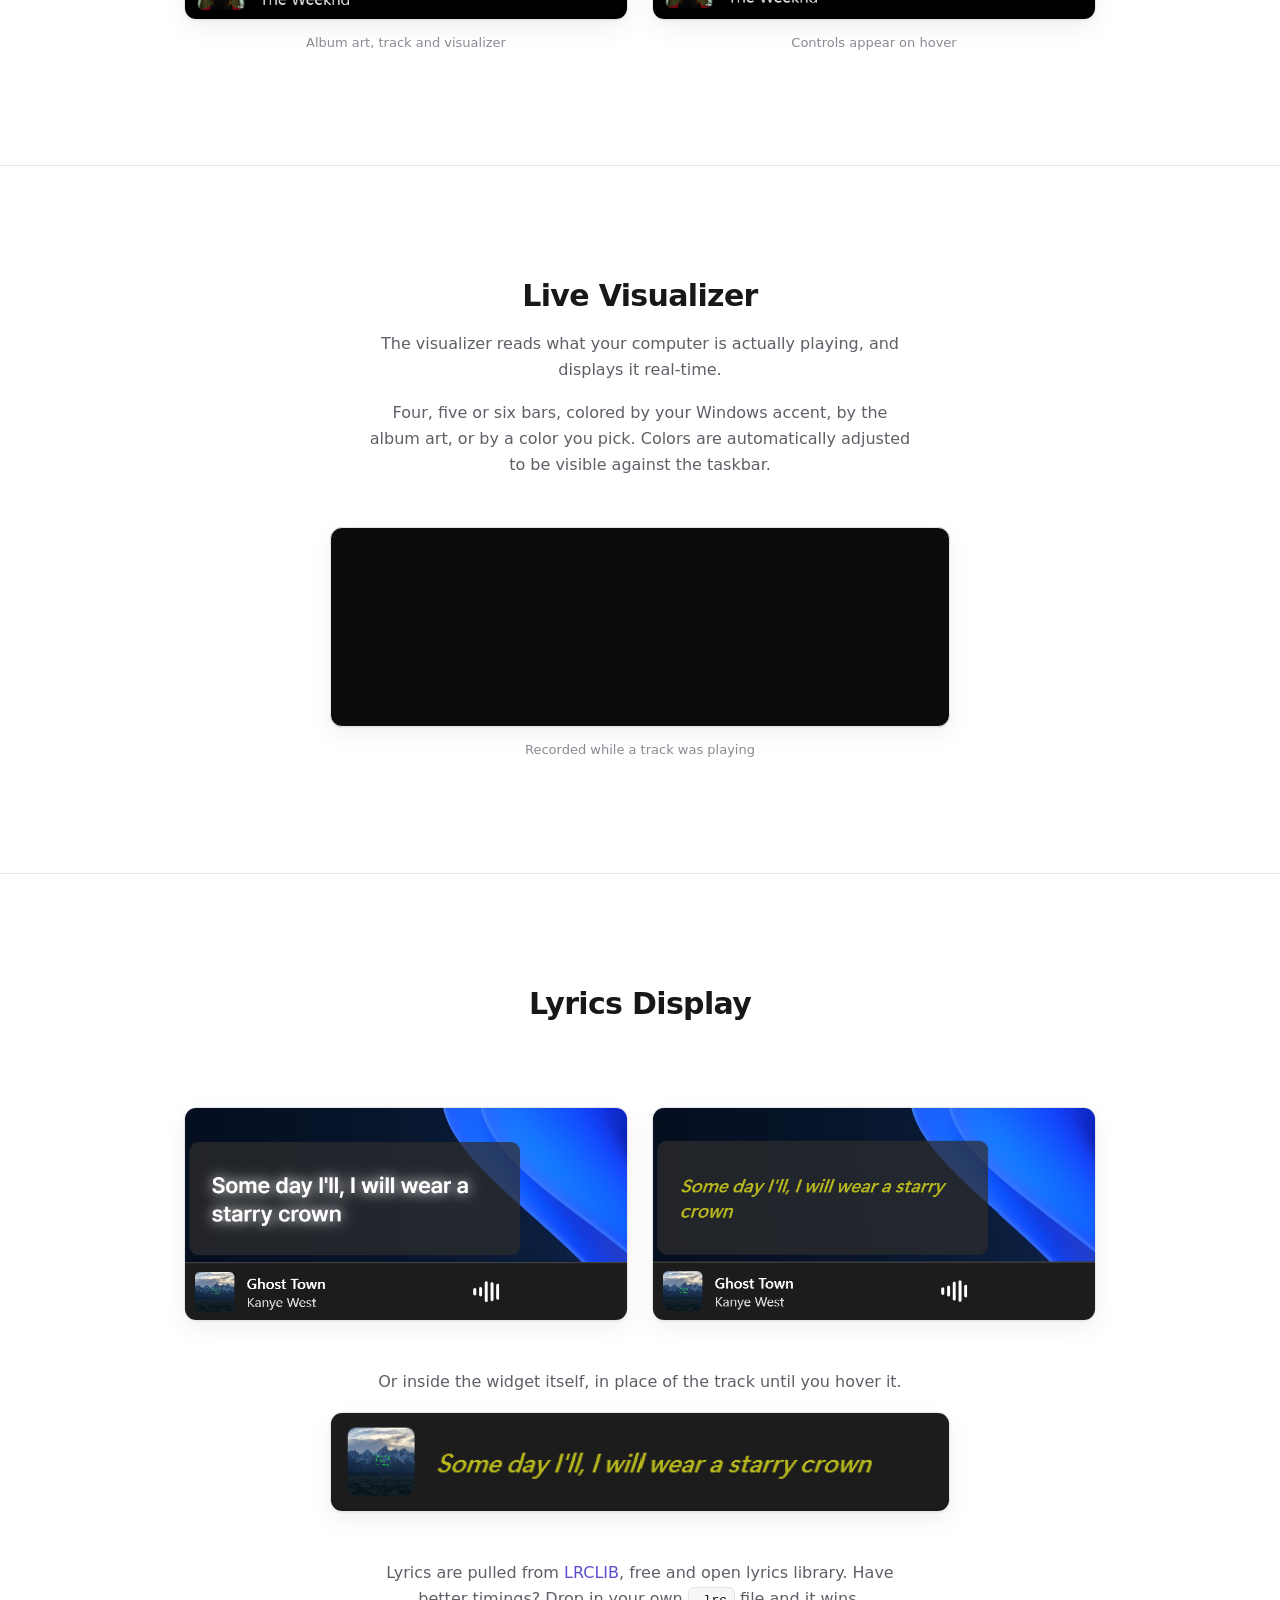
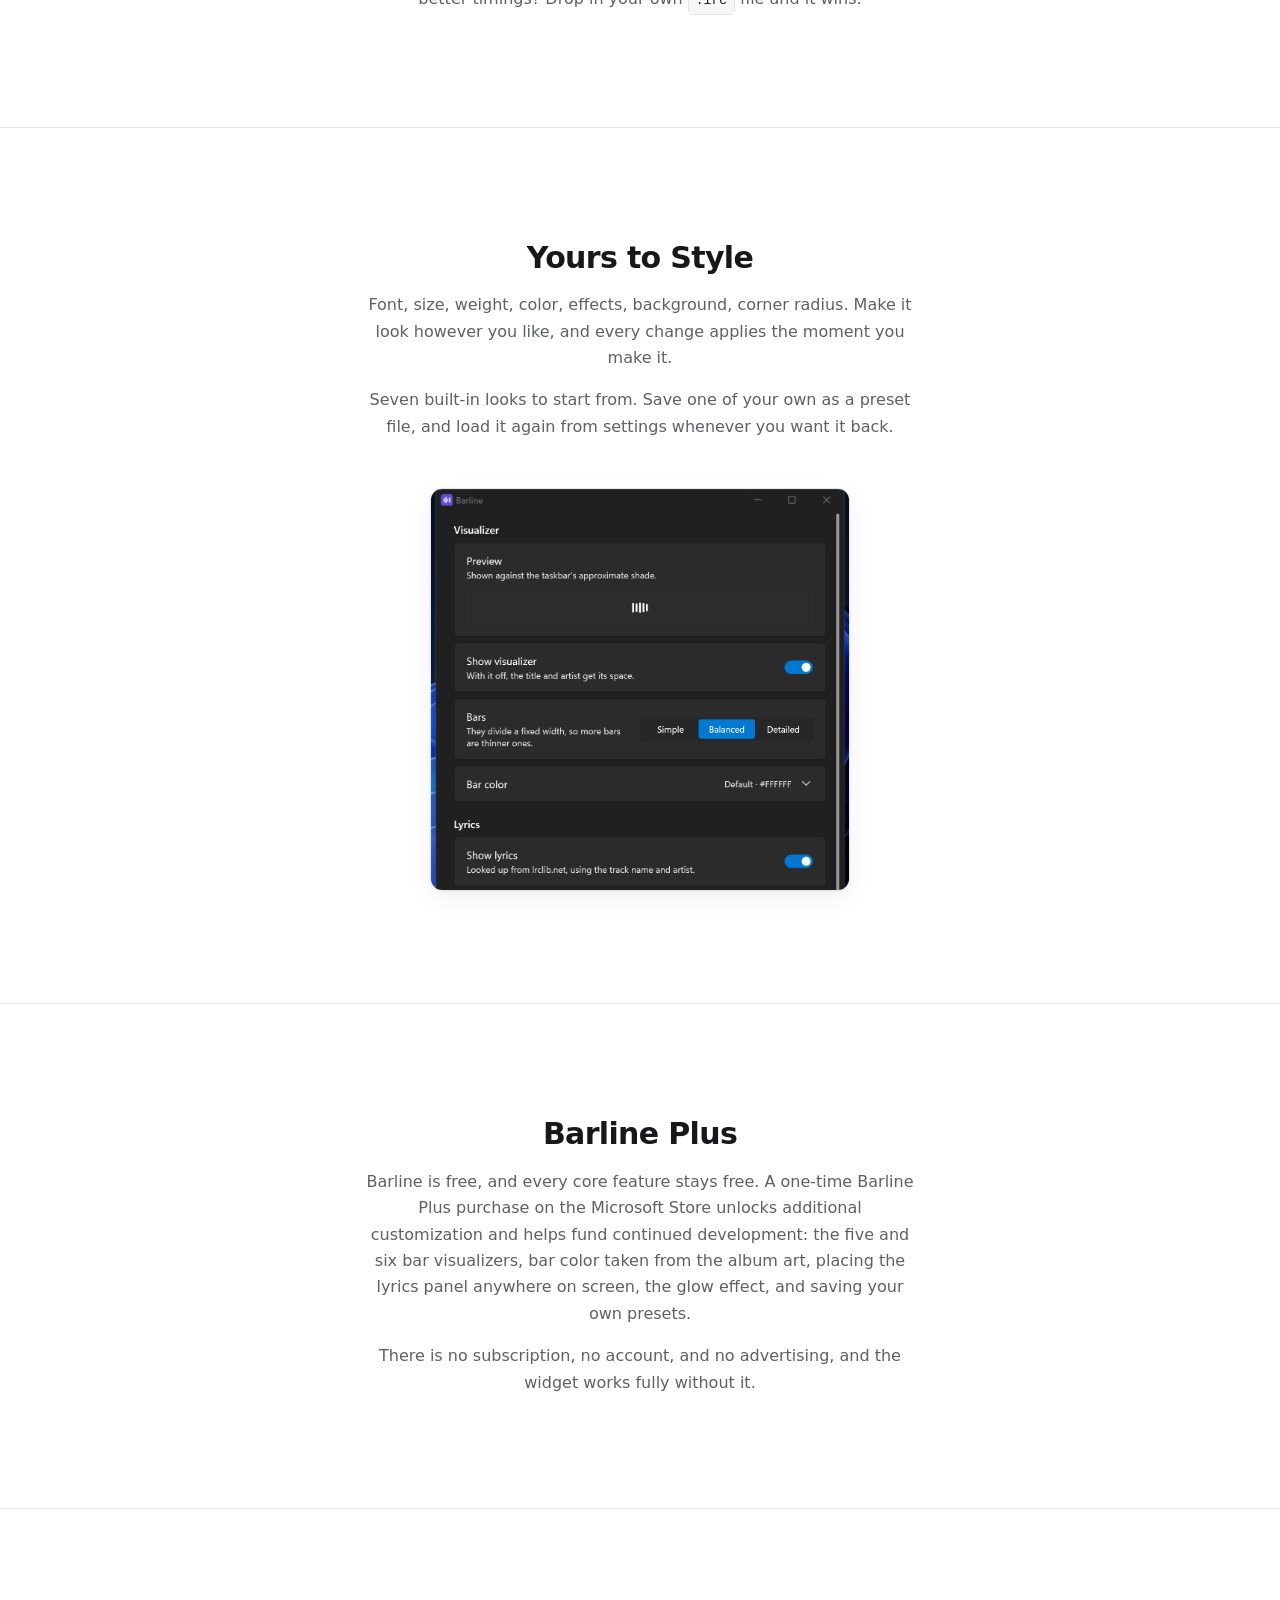
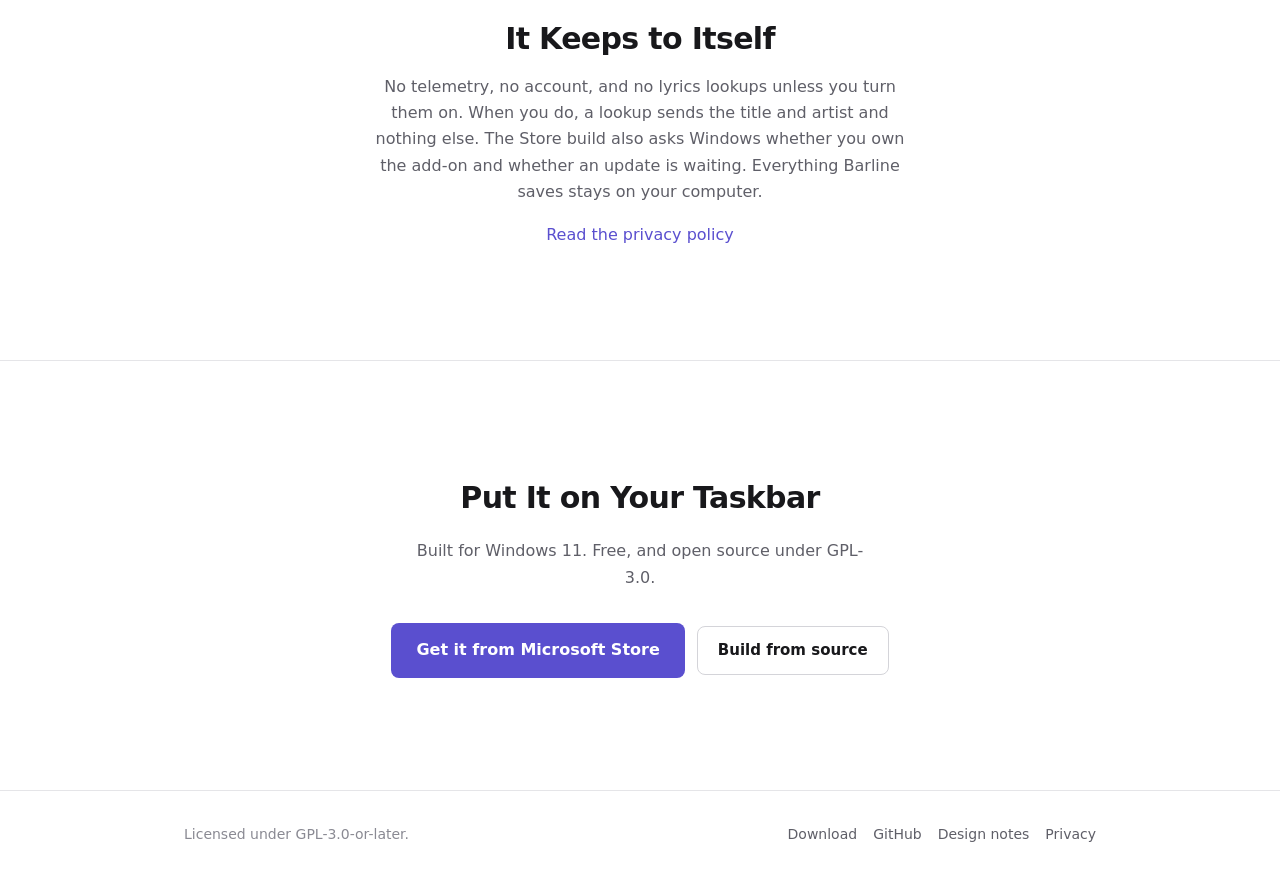
==== commit 4869ea00: "Bring the documentation and the site back in step with the app BARLINE_UPDATE was missing from the s" ====
--- a/site/index.html
+++ b/site/index.html
@@ -67,7 +67,7 @@
 
             <figure class="shot-hero fig-wide">
                 <img class="shot" src="img/main-screenshot.png"
-                     alt="Barline running at the left end of the Windows 11 taskbar">
+                     alt="Barline running on the Windows 11 taskbar">
             </figure>
         </div>
 
@@ -82,6 +82,8 @@
                 <p>
                     It moves with the taskbar too. Change your scaling, turn on auto-hide,
                     open something fullscreen, and it follows along without getting in the way.
+                    Align your taskbar to the left and it crosses to the other end, beside
+                    the clock, so it never sits under the Start button.
                 </p>
 
                 <div class="pair">
@@ -196,9 +198,10 @@
             <div class="wrap lead-only">
                 <h2>It Keeps to Itself</h2>
                 <p>
-                    No telemetry, no account, and no network at all unless lyrics are on.
-                    When they are, a lookup sends the title and artist and nothing else.
-                    Everything Barline saves stays on your computer.
+                    No telemetry, no account, and no lyrics lookups unless you turn them on.
+                    When you do, a lookup sends the title and artist and nothing else. The
+                    Store build also asks Windows whether you own the add-on and whether an
+                    update is waiting. Everything Barline saves stays on your computer.
                 </p>
                 <p style="margin-bottom: 0"><a href="privacy.html">Read the privacy policy</a></p>
             </div>
